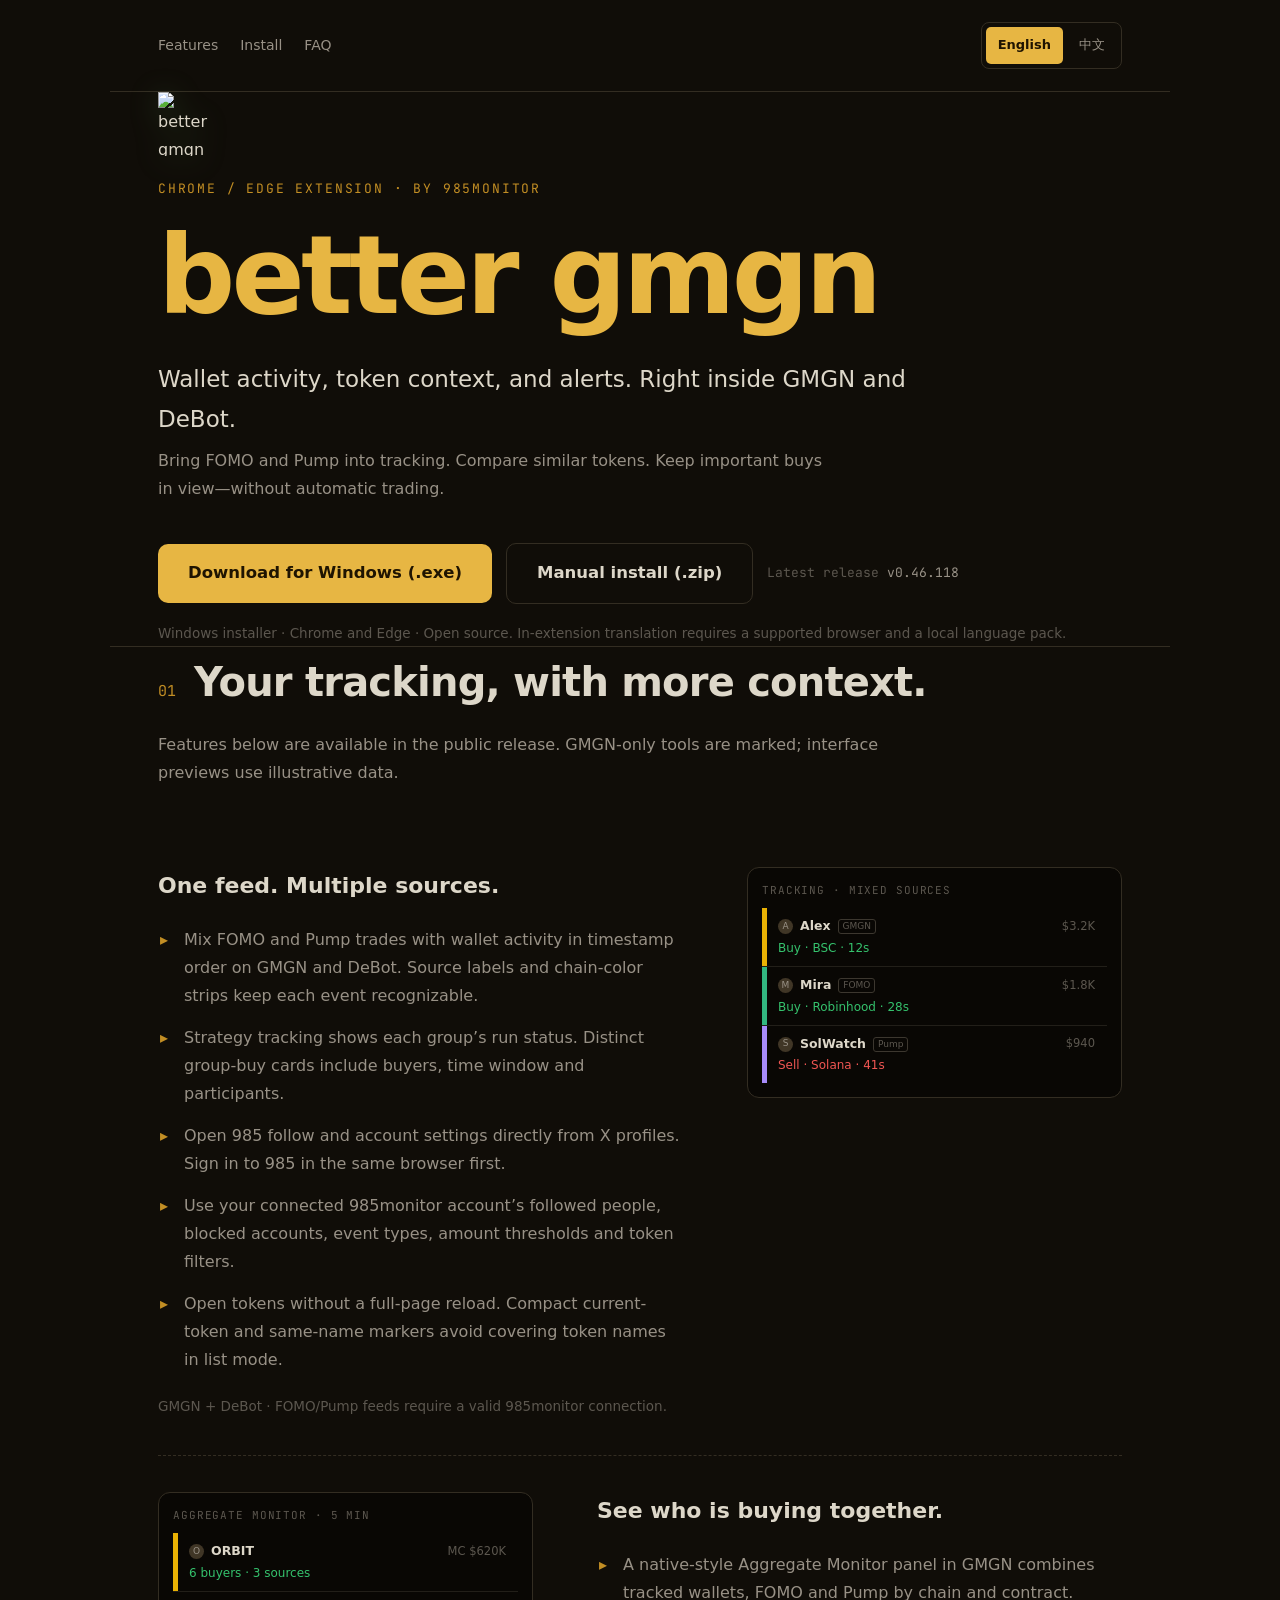
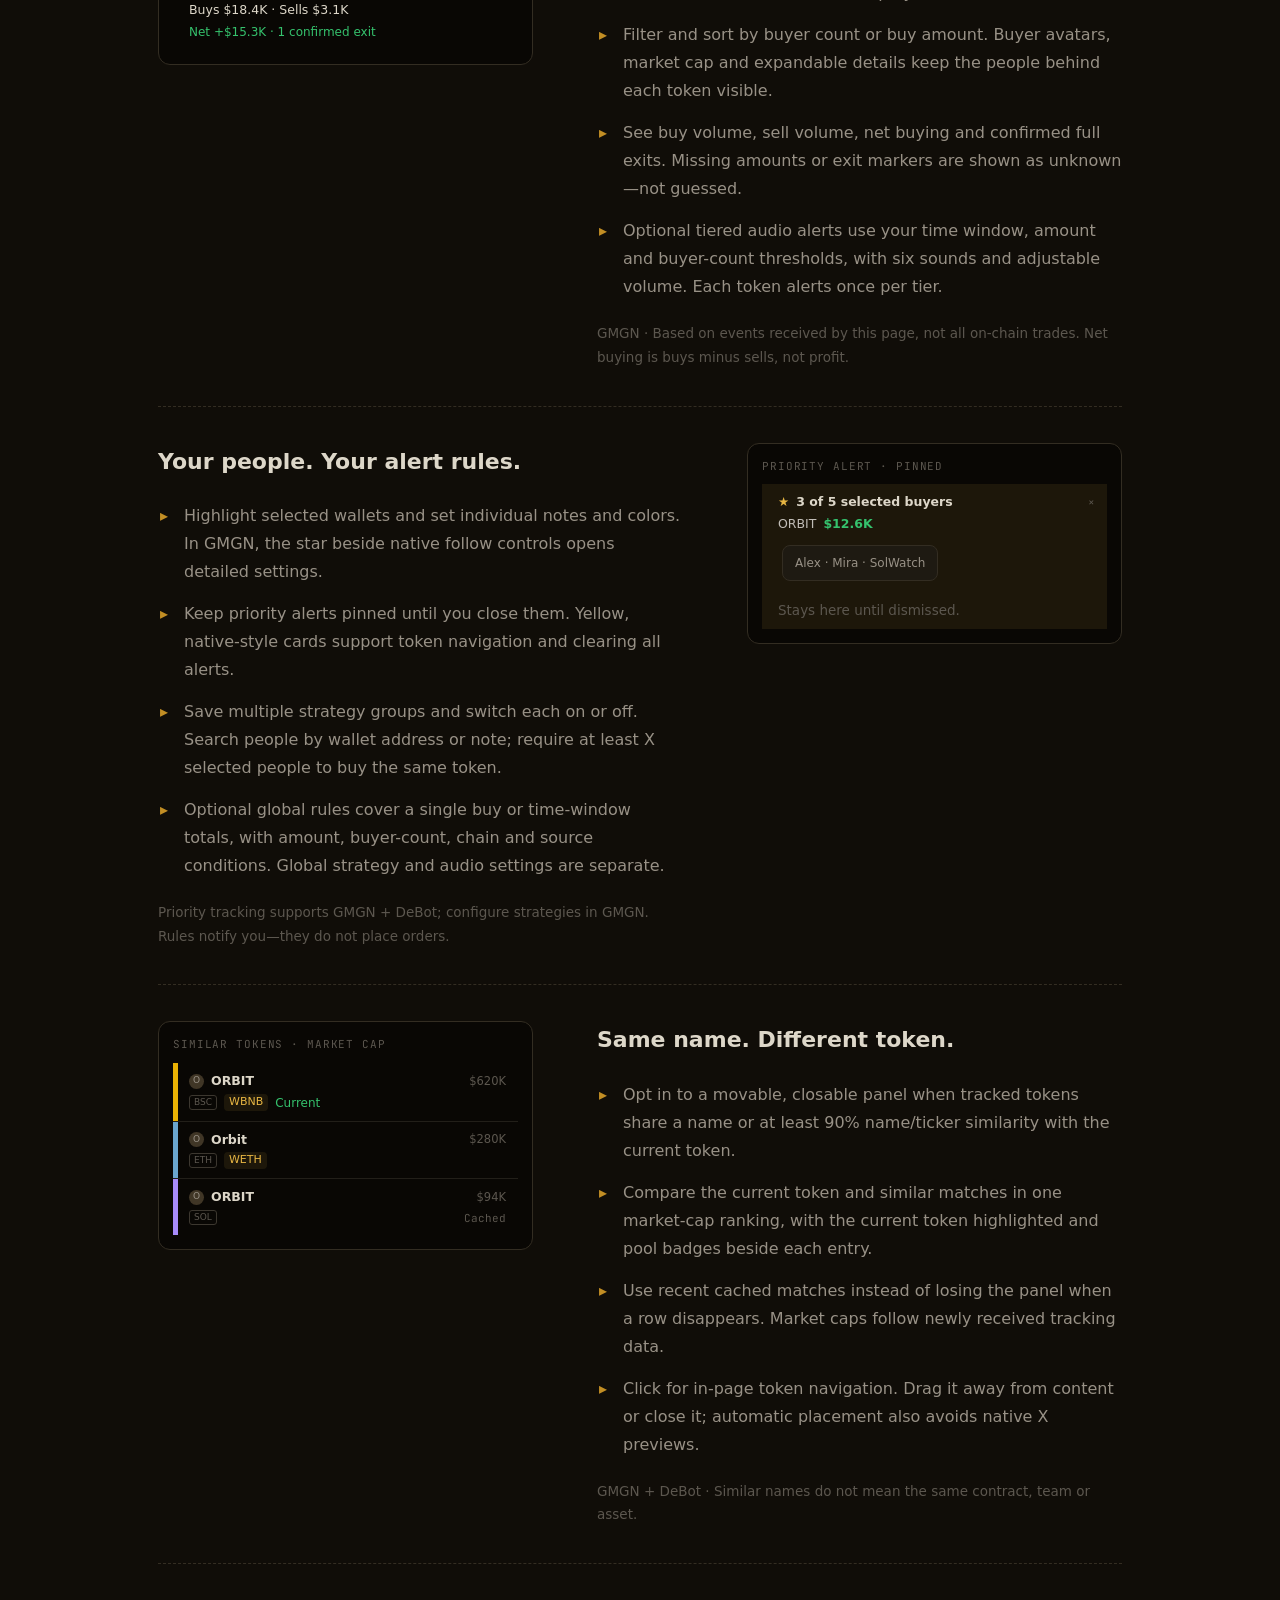
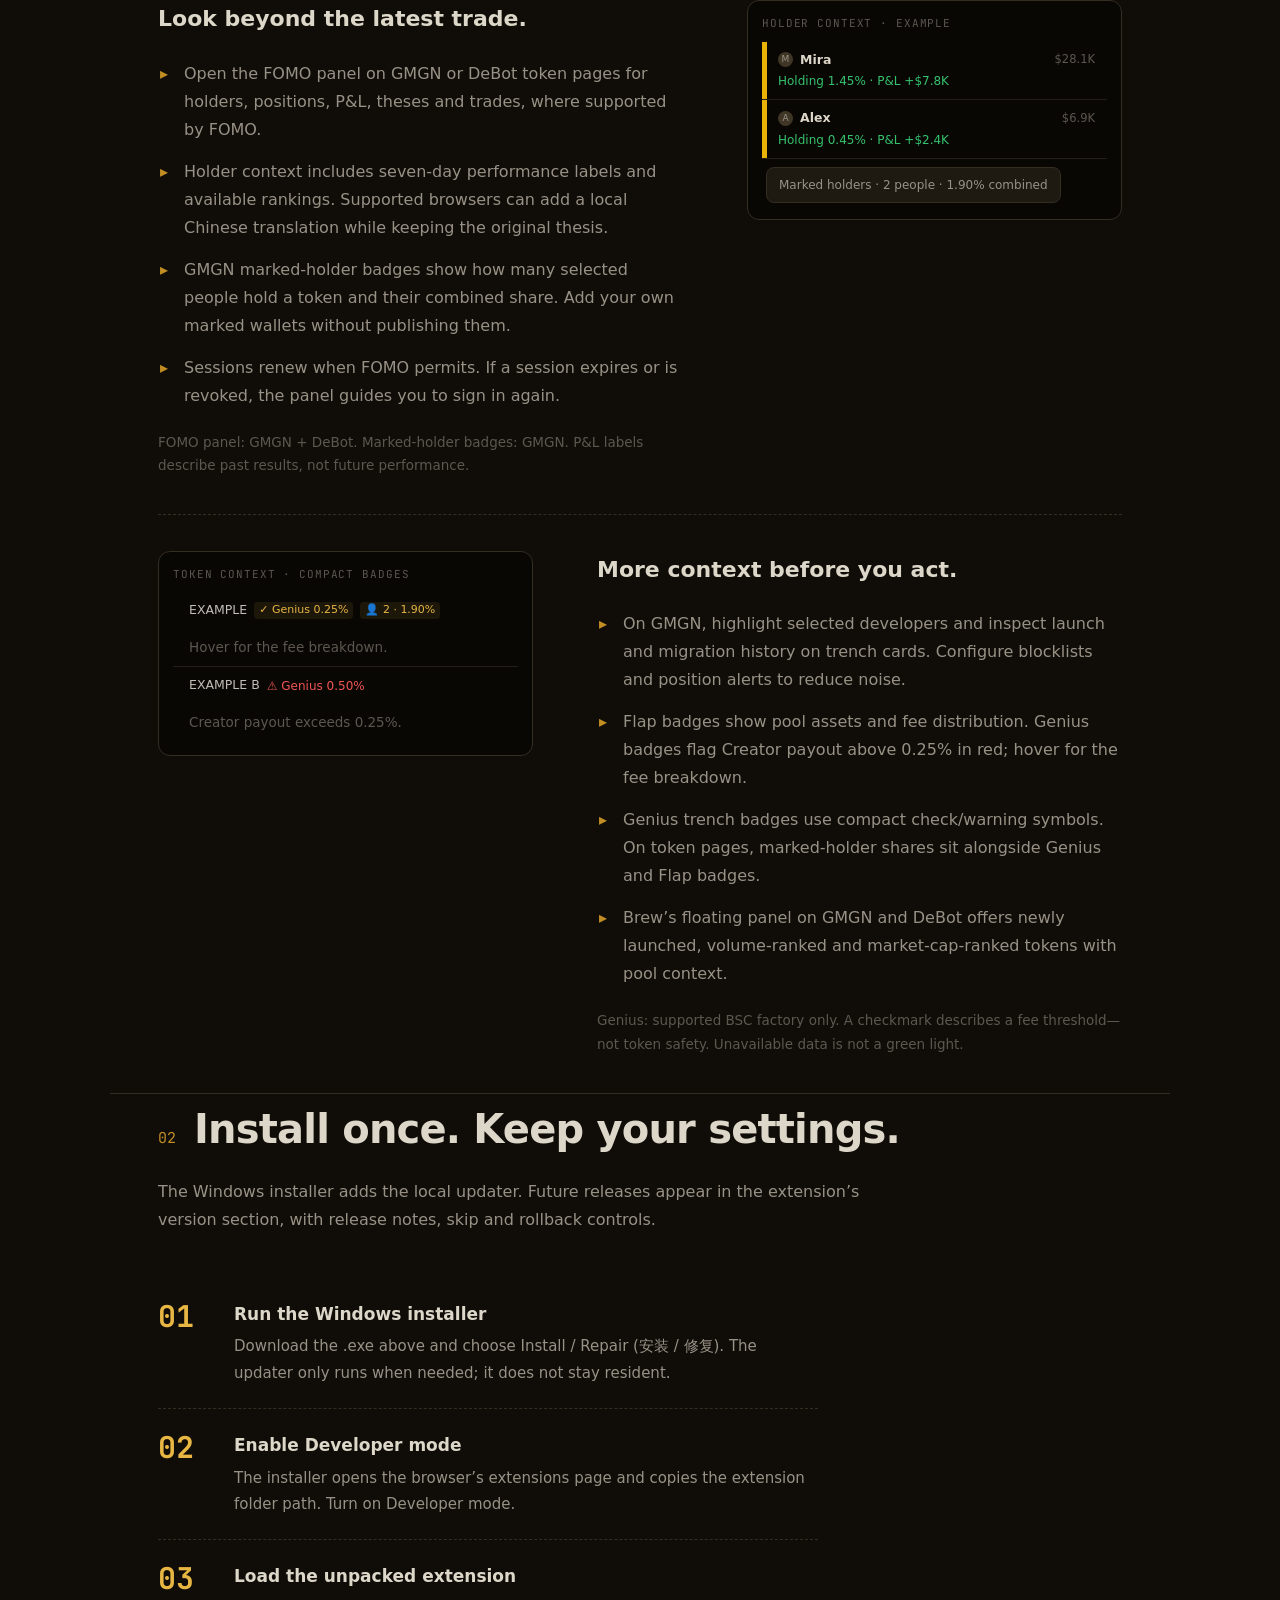
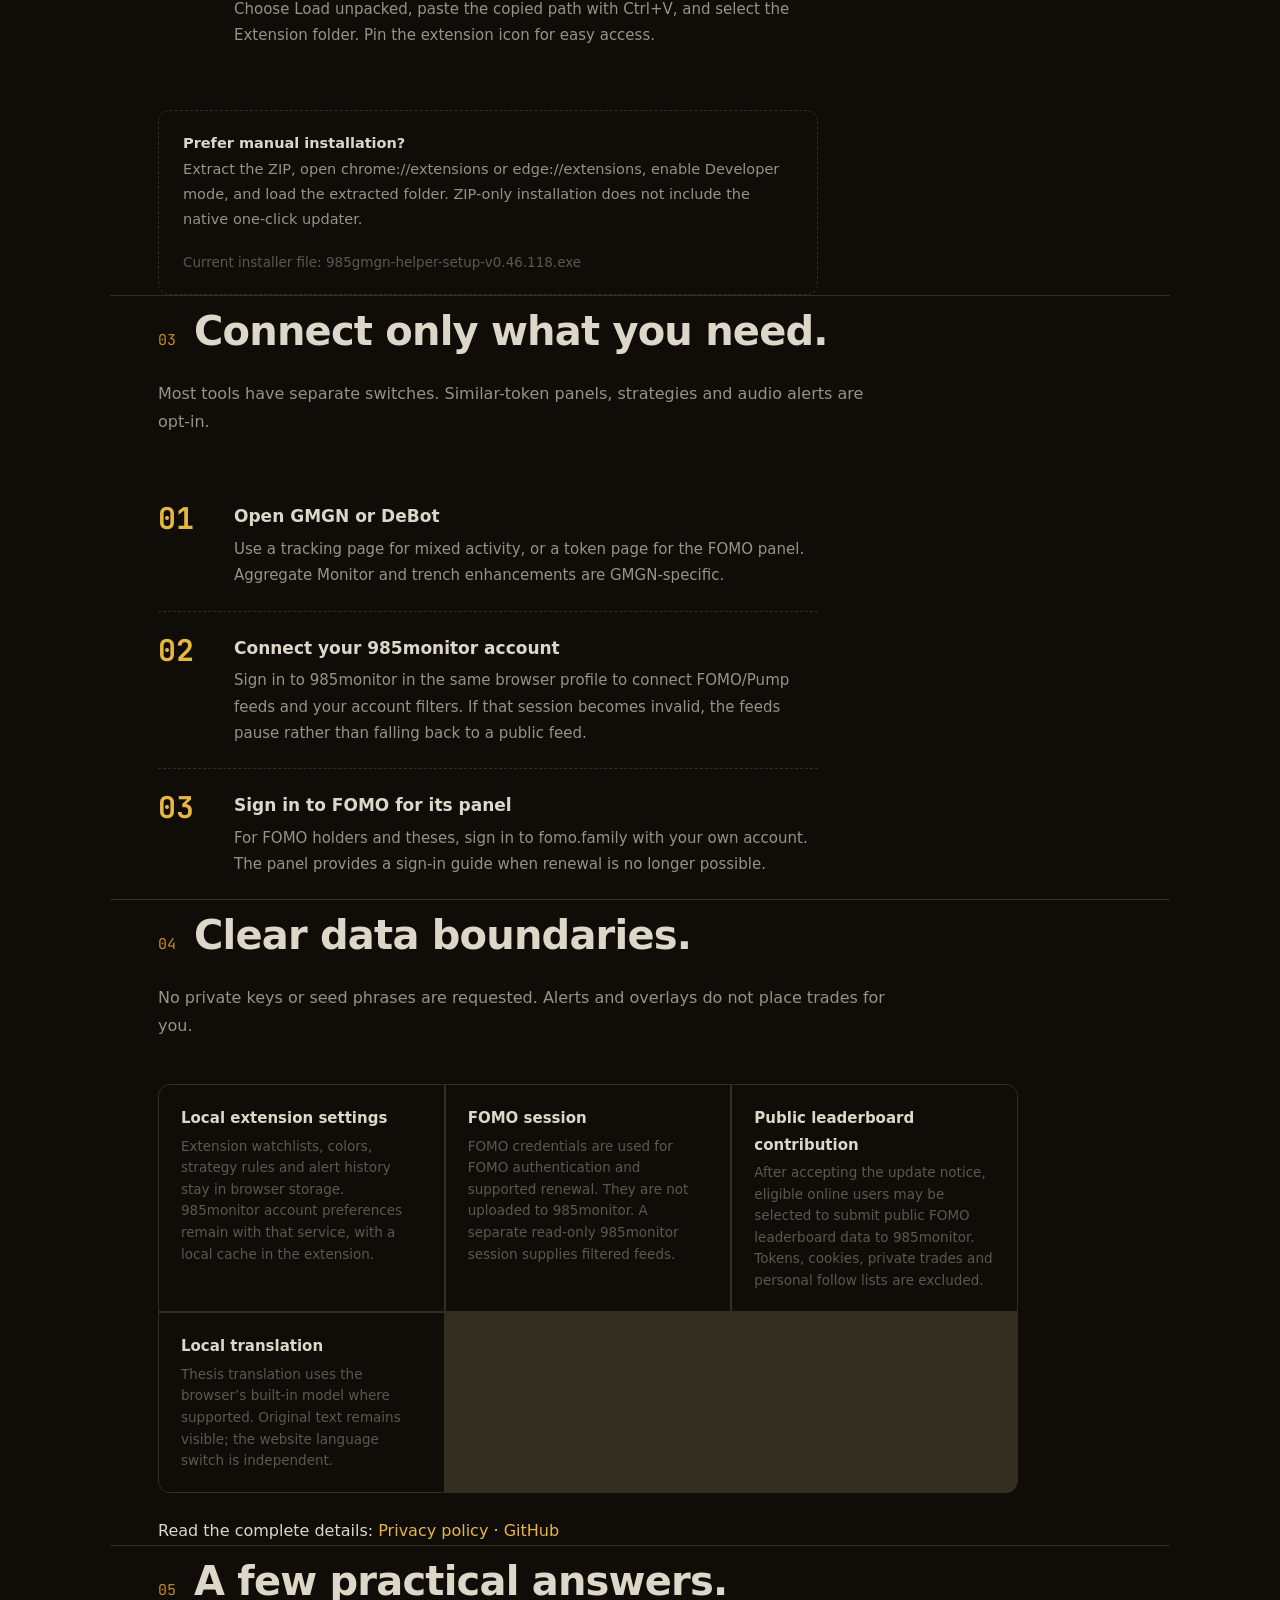
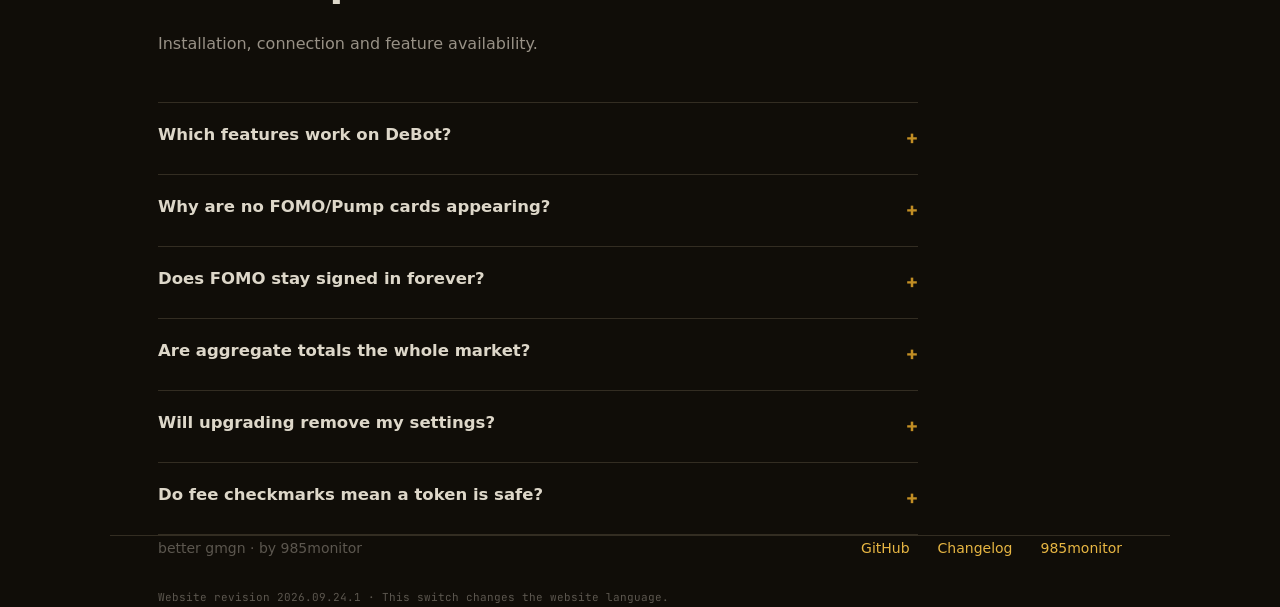
==== site/index.html @ 0ce90191 "feat: distinguish group-buy strategy alerts and clarify tracking status" ====
<!doctype html>
<html lang="en">
<head>
<meta charset="utf-8">
<meta name="viewport" content="width=device-width, initial-scale=1">
<title>better gmgn — Wallet tracking, token context &amp; alerts</title>
<link rel="canonical" href="https://bettergmgn.com/">
<meta name="description" content="Bring FOMO and Pump activity into GMGN and DeBot. Explore aggregate monitoring, priority alerts, similar tokens, holder insights and fee badges.">
<meta name="site-version" content="2026.09.24.1">
<link rel="preconnect" href="https://fonts.googleapis.com">
<link rel="preconnect" href="https://fonts.gstatic.com" crossorigin>
<link href="https://fonts.googleapis.com/css2?family=JetBrains+Mono:wght@400;700&display=swap" rel="stylesheet">
<link rel="icon" type="image/png" href="icon128.png">
<style>
:root{
  --bg:oklch(16% .012 80);
  --bg-raise:oklch(20% .014 80);
  --ink:oklch(88% .02 85);
  --ink-dim:oklch(66% .018 82);
  --ink-faint:oklch(46% .014 80);
  --gold:oklch(80% .14 85);
  --gold-deep:oklch(68% .13 80);
  --gold-wash:oklch(80% .14 85 / .09);
  --line:oklch(30% .02 82);
  --green:oklch(72% .17 152);
  --red:oklch(66% .19 25);
  --purple:oklch(66% .16 300);
  --mono:'JetBrains Mono',ui-monospace,Consolas,monospace;
  --sans:-apple-system,'PingFang SC','Microsoft YaHei',system-ui,sans-serif;
}
*{margin:0;padding:0;box-sizing:border-box}
html{scroll-behavior:smooth}
body{background:var(--bg);color:var(--ink);font-family:var(--sans);font-size:16px;line-height:1.75;-webkit-font-smoothing:antialiased}
::selection{background:var(--gold);color:oklch(18% .03 80)}
a{color:var(--gold);text-decoration:none}
a:hover{text-decoration:underline;text-underline-offset:3px}
.wrap{max-width:1060px;margin:0 auto;padding:0 clamp(20px,4vw,48px)}

/* ── hero ─────────────────────────── */
header{padding:clamp(40px,7vh,80px) 0 clamp(48px,8vh,96px);border-bottom:1px solid var(--line)}
.logo{display:block;width:64px;height:64px;image-rendering:pixelated;margin-bottom:22px;filter:drop-shadow(0 4px 14px oklch(70% .15 145 / .28))}
.kicker{font-family:var(--mono);font-size:13px;letter-spacing:.14em;color:var(--gold-deep);margin-bottom:20px}
h1{font-size:clamp(52px,9vw,108px);font-weight:900;letter-spacing:-.035em;line-height:1.02;color:var(--gold)}
.tagline{font-size:clamp(18px,2.4vw,23px);color:var(--ink);max-width:33em;margin:28px 0 8px;font-weight:400}
.tagline b{color:var(--gold);font-weight:700}
.sub{color:var(--ink-dim);max-width:42em;margin-bottom:40px}
.dl{display:flex;gap:14px;flex-wrap:wrap;align-items:center}
.btn{display:inline-flex;align-items:center;gap:10px;padding:15px 30px;border-radius:10px;font-size:16.5px;font-weight:700;transition:transform .18s cubic-bezier(.22,1,.36,1),background .18s}
.btn:hover{text-decoration:none;transform:translateY(-2px)}
.btn-gold{background:var(--gold);color:oklch(20% .04 80)}
.btn-gold:hover{background:oklch(85% .14 85)}
.btn-ghost{border:1px solid var(--line);color:var(--ink)}
.btn-ghost:hover{border-color:var(--gold-deep);color:var(--gold)}
.ver{font-family:var(--mono);font-size:13px;color:var(--ink-faint)}
.ver b{color:var(--ink-dim);font-weight:400}
.env{margin-top:18px;font-size:13.5px;color:var(--ink-faint)}

/* ── 章节骨架 ─────────────────────── */
section{padding:clamp(56px,9vh,110px) 0;border-bottom:1px solid var(--line)}
.sec-head{display:flex;align-items:baseline;gap:18px;margin-bottom:14px}
.sec-no{font-family:var(--mono);font-size:15px;color:var(--gold-deep)}
h2{font-size:clamp(28px,4vw,40px);font-weight:900;letter-spacing:-.02em}
.sec-lede{color:var(--ink-dim);max-width:46em;margin-bottom:44px}

/* ── 功能组:文字 + 界面重绘 ───────── */
.feat{display:grid;grid-template-columns:minmax(0,7fr) minmax(0,5fr);gap:clamp(28px,5vw,64px);align-items:start;padding:36px 0}
.feat + .feat{border-top:1px dashed var(--line)}
.feat.flip{grid-template-columns:minmax(0,5fr) minmax(0,7fr)}
.feat.flip .demo{order:-1}
.feat h3{font-size:22px;font-weight:900;margin-bottom:6px}
.feat h3 em{font-style:normal;color:var(--gold)}
.feat .how{font-size:13.5px;color:var(--ink-faint);margin-top:14px}
.feat ul{list-style:none;margin-top:14px}
.feat li{padding:7px 0 7px 26px;position:relative;color:var(--ink-dim)}
.feat li::before{content:'▸';position:absolute;left:2px;color:var(--gold-deep)}
.feat li b{color:var(--ink);font-weight:700}

/* 界面重绘公共 */
.demo{background:oklch(13% .01 80);border:1px solid var(--line);border-radius:12px;padding:14px;font-size:12.5px;line-height:1.5;overflow:hidden}
.demo-cap{font-family:var(--mono);font-size:11px;color:var(--ink-faint);letter-spacing:.08em;margin-bottom:10px}
.g-row{position:relative;display:flex;flex-direction:column;gap:3px;padding:9px 12px 9px 16px;border-bottom:1px solid oklch(24% .012 80)}
.g-row .stripe{position:absolute;left:0;top:0;bottom:0;width:5px}
.g-line{display:flex;align-items:center;gap:7px;white-space:nowrap}
.g-av{width:15px;height:15px;border-radius:50%;flex:none;background:oklch(34% .03 80);display:inline-flex;align-items:center;justify-content:center;font-size:9px;color:var(--ink-dim)}
.g-name{font-weight:700;color:var(--ink)}
.g-act-buy{color:var(--green);font-size:12px}
.g-act-sell{color:var(--red);font-size:12px}
.g-time{margin-left:auto;color:var(--ink-faint);font-family:var(--mono);font-size:11px}
.g-mc{margin-left:auto;color:var(--ink-faint);font-size:11.5px}
.g-sym{color:oklch(80% .01 80)}
.g-usd-b{color:var(--green);font-weight:700}
.g-usd-s{color:var(--red);font-weight:700}
.g-fomo{font-size:9px;line-height:13px;color:var(--ink-faint);border:1px solid oklch(34% .015 80);border-radius:3px;padding:0 4px;flex:none}
.g-badge{background:var(--gold-wash);color:var(--gold);border-radius:4px;padding:0 5px;font-size:11px;flex:none}
.g-tip{margin:8px 4px 2px;background:oklch(22% .016 82);border:1px solid var(--line);border-radius:8px;padding:8px 12px;font-size:12px;color:var(--ink-dim);width:fit-content}
.g-zh{margin-top:4px;padding:3px 8px;border-radius:4px;background:oklch(60% .09 250 / .12);color:var(--ink-dim);font-size:11.5px;width:fit-content}
.g-star{color:var(--gold)}
.g-pnl-fire{font-size:10px}
.demo .hl{background:var(--gold-wash)}

/* ── 安装步骤 ─────────────────────── */
.steps{counter-reset:step;max-width:660px}
.step{display:grid;grid-template-columns:56px 1fr;gap:20px;padding:22px 0}
.step + .step{border-top:1px dashed var(--line)}
.step::before{counter-increment:step;content:counter(step,decimal-leading-zero);font-family:var(--mono);font-size:30px;font-weight:700;color:var(--gold);line-height:1.1}
.step h4{font-size:17px;font-weight:700;margin-bottom:4px}
.step p{color:var(--ink-dim);font-size:15px}
.step kbd{font-family:var(--mono);font-size:12.5px;background:var(--bg-raise);border:1px solid var(--line);border-bottom-width:2px;border-radius:5px;padding:1px 7px;color:var(--ink)}
.step .path{font-family:var(--mono);font-size:13px;color:var(--gold-deep)}
.alt{margin-top:40px;padding:20px 24px;border:1px dashed var(--line);border-radius:12px;max-width:660px;color:var(--ink-dim);font-size:14.5px}
.alt b{color:var(--ink)}

/* ── FAQ ─────────────────────────── */
details{border-top:1px solid var(--line);max-width:760px}
details:last-of-type{border-bottom:1px solid var(--line)}
summary{cursor:pointer;padding:18px 0;font-weight:700;font-size:16.5px;list-style:none;display:flex;justify-content:space-between;gap:16px}
summary::after{content:'+';font-family:var(--mono);color:var(--gold-deep);font-size:20px;transition:transform .2s cubic-bezier(.22,1,.36,1)}
details[open] summary::after{transform:rotate(45deg)}
summary::-webkit-details-marker{display:none}
details .a{padding:0 0 20px;color:var(--ink-dim);max-width:60ch}
details .a code{font-family:var(--mono);font-size:13px;color:var(--gold-deep)}

/* ── 隐私清单 ─────────────────────── */
.priv{display:grid;grid-template-columns:repeat(auto-fit,minmax(240px,1fr));gap:2px;max-width:860px;background:var(--line);border:1px solid var(--line);border-radius:12px;overflow:hidden}
.priv div{background:var(--bg);padding:20px 22px}
.priv b{display:block;font-size:15px;margin-bottom:4px}
.priv span{color:var(--ink-faint);font-size:13.5px;line-height:1.6;display:block}

footer{padding:56px 0 72px;color:var(--ink-faint);font-size:14px;display:flex;gap:28px;flex-wrap:wrap;align-items:baseline}
footer .sp{flex:1}

/* 入场 */
.rv{opacity:1;transform:none;transition:opacity .6s cubic-bezier(.16,1,.3,1),transform .6s cubic-bezier(.16,1,.3,1)}
.reveal-ready .rv{opacity:0;transform:translateY(14px)}
.reveal-ready .rv.in{opacity:1;transform:none}
@media (max-width:760px){
  .feat,.feat.flip{grid-template-columns:1fr}
  .feat.flip .demo{order:0}
  .step{grid-template-columns:44px 1fr;gap:12px}
}
.site-nav{display:flex;justify-content:space-between;align-items:center;gap:24px;padding-top:22px;padding-bottom:22px;border-bottom:1px solid var(--line)}
.nav-links{display:flex;gap:22px;align-items:center;font-size:14px;flex-wrap:wrap}
.nav-links a{color:var(--ink-dim)}
.language-switch{display:flex;gap:4px;flex:none;padding:4px;border:1px solid var(--line);border-radius:8px}
.language-switch[hidden]{display:none}
.language-switch button{border:0;background:transparent;color:var(--ink-dim);font:inherit;font-size:13px;cursor:pointer;padding:7px 12px;border-radius:5px}
.language-switch button[aria-pressed="true"]{background:var(--gold);color:oklch(20% .04 80);font-weight:700}
:where(a,button,summary):focus-visible{outline:2px solid var(--gold);outline-offset:4px}
.demo .g-line{flex-wrap:wrap;white-space:normal}
.demo .g-row:last-child{border-bottom:0}
.demo .g-current{background:oklch(50% .12 152 / .16)}
.scope{color:var(--gold-deep);font-family:var(--mono);font-size:12px}
footer .site-revision{width:100%;font-family:var(--mono);font-size:11px}
@media(prefers-reduced-motion:reduce){html{scroll-behavior:auto}*,*::before,*::after{transition:none!important}.btn:hover{transform:none}}
</style>
</head>
<body>
<nav class="wrap site-nav" aria-label="Website navigation">
 <div class="nav-links"><a href="#features"><span data-zh="功能">Features</span></a><a href="#install"><span data-zh="安装">Install</span></a><a href="#faq"><span data-zh="常见问题">FAQ</span></a></div>
 <div class="language-switch" role="group" aria-label="Language / 语言" hidden><button type="button" data-language="en" lang="en" aria-pressed="true">English</button><button type="button" data-language="zh" lang="zh-CN" aria-pressed="false">中文</button></div>
</nav>
<header class="wrap">
 <img class="logo" src="icon128.png" alt="better gmgn" width="64" height="64">
 <div data-zh="CHROME / EDGE 扩展 · 985monitor 出品" class="kicker">CHROME / EDGE EXTENSION · BY 985MONITOR</div>
 <h1>better gmgn</h1>
 <p data-zh="钱包动态、代币信息与重点提醒，直接融入 GMGN 和 DeBot。" class="tagline">Wallet activity, token context, and alerts. Right inside GMGN and DeBot.</p>
 <p data-zh="把 FOMO / Pump 买卖带进追踪流，聚合买入动向、对比相似币，让重要交易持续可见；不自动执行交易。" class="sub">Bring FOMO and Pump into tracking. Compare similar tokens. Keep important buys in view—without automatic trading.</p>
 <div class="dl">
 <a data-zh="下载 Windows 安装器 (.exe)" class="btn btn-gold" id="dl-exe" href="dl/985gmgn-helper-setup-v0.46.118.exe" download>Download for Windows (.exe)</a>
 <a data-zh="手动安装 (.zip)" class="btn btn-ghost" id="dl-zip" href="dl/985gmgn-helper-v0.46.118.zip" download>Manual install (.zip)</a>
 <span class="ver" id="ver"><span data-zh="最新版本">Latest release</span> <b id="release-version">v0.46.118</b></span>
 </div>
 <p data-zh="Windows 安装器 · 支持 Chrome / Edge · 代码开源。插件内观点翻译需浏览器支持并下载本地语言包。" class="env">Windows installer · Chrome and Edge · Open source. In-extension translation requires a supported browser and a local language pack.</p>
</header>
<section class="wrap" id="features">
 <div class="sec-head rv"><span class="sec-no">01</span><h2 data-zh="不只看推送，更看懂追踪。">Your tracking, with more context.</h2></div>
 <p data-zh="以下介绍以当前公开版为准，GMGN 专属功能会单独标明；界面示意使用演示数据。" class="sec-lede rv">Features below are available in the public release. GMGN-only tools are marked; interface previews use illustrative data.</p>

<div class="feat rv">
  <div><h3 data-zh="FOMO / Pump，融入原生追踪流。">One feed. Multiple sources.</h3><ul><li data-zh="在 GMGN / DeBot 钱包追踪中，按时间混排 FOMO 和 Pump 成交；来源标签与链色细条帮助区分推送。">Mix FOMO and Pump trades with wallet activity in timestamp order on GMGN and DeBot. Source labels and chain-color strips keep each event recognizable.</li>
<li data-zh="策略追踪显示每组运行状态；多人买入独立青色卡片展示人数、窗口与参与名单。">Strategy tracking shows each group’s run status. Distinct group-buy cards include buyers, time window and participants.</li>
<li data-zh="X 主页一键打开 985 关注与完整账号设置；需在同一浏览器登录 985。">Open 985 follow and account settings directly from X profiles. Sign in to 985 in the same browser first.</li>
<li data-zh="沿用已连接的 985monitor 账号关注人物、屏蔽名单、事件类型、金额门槛与代币过滤。">Use your connected 985monitor account’s followed people, blocked accounts, event types, amount thresholds and token filters.</li>
<li data-zh="点击代币无刷新跳转；列表模式用紧凑符号区分当前币与同名币，不遮挡币名。">Open tokens without a full-page reload. Compact current-token and same-name markers avoid covering token names in list mode.</li></ul><p data-zh="GMGN + DeBot · FOMO/Pump 推送需有效的 985monitor 账号连接。" class="how">GMGN + DeBot · FOMO/Pump feeds require a valid 985monitor connection.</p></div>
  <div class="demo" aria-hidden="true"><div data-zh="追踪流 · 多源混排" class="demo-cap">TRACKING · MIXED SOURCES</div><div class="g-row"><span class="stripe" style="background:#eab204"></span><div class="g-line"><span class="g-av">A</span><span class="g-name">Alex</span><span class="g-fomo">GMGN</span><span class="g-mc">$3.2K</span></div><div class="g-line"><span data-zh="买入 · BSC · 12秒" class="g-act-buy">Buy · BSC · 12s</span></div></div><div class="g-row"><span class="stripe" style="background:#32b781"></span><div class="g-line"><span class="g-av">M</span><span class="g-name">Mira</span><span class="g-fomo">FOMO</span><span class="g-mc">$1.8K</span></div><div class="g-line"><span data-zh="买入 · Robinhood · 28秒" class="g-act-buy">Buy · Robinhood · 28s</span></div></div><div class="g-row"><span class="stripe" style="background:#a78bfa"></span><div class="g-line"><span class="g-av">S</span><span class="g-name">SolWatch</span><span class="g-fomo">Pump</span><span class="g-mc">$940</span></div><div class="g-line"><span data-zh="卖出 · Solana · 41秒" class="g-act-sell">Sell · Solana · 41s</span></div></div></div>
</div>
<div class="feat flip rv">
  <div><h3 data-zh="聚合监控，找到共同买入。">See who is buying together.</h3><ul><li data-zh="GMGN 底部原生风格「聚合监控」，按链与合约汇总用户追踪、FOMO 和 Pump 成交。">A native-style Aggregate Monitor panel in GMGN combines tracked wallets, FOMO and Pump by chain and contract.</li>
<li data-zh="按买入人数或金额筛选排序，展示买家小头像、市值，展开可查看对应人物明细。">Filter and sort by buyer count or buy amount. Buyer avatars, market cap and expandable details keep the people behind each token visible.</li>
<li data-zh="同时统计买入额、卖出额、净买入与明确清仓人数；缺少金额或清仓标记时显示未知，不猜测。">See buy volume, sell volume, net buying and confirmed full exits. Missing amounts or exit markers are shown as unknown—not guessed.</li>
<li data-zh="分级声音默认关闭，可设置时间窗口、金额或人数门槛，选择六种音色并调节音量；同币每个等级仅提醒一次。">Optional tiered audio alerts use your time window, amount and buyer-count thresholds, with six sounds and adjustable volume. Each token alerts once per tier.</li></ul><p data-zh="GMGN 专属 · 仅统计本页已接收事件，并非全链成交。净买入是买入减卖出，不等于利润。" class="how">GMGN · Based on events received by this page, not all on-chain trades. Net buying is buys minus sells, not profit.</p></div>
  <div class="demo" aria-hidden="true"><div data-zh="聚合监控 · 5 分钟" class="demo-cap">AGGREGATE MONITOR · 5 MIN</div><div class="g-row"><span class="stripe" style="background:#eab204"></span><div class="g-line"><span class="g-av">O</span><span class="g-name">ORBIT</span><span class="g-mc">MC $620K</span></div><div class="g-line"><span data-zh="6 人买入 · 3 个来源" class="g-act-buy">6 buyers · 3 sources</span></div></div><div class="g-row"><div class="g-line"><span data-zh="买入 $18.4K · 卖出 $3.1K">Buys $18.4K · Sells $3.1K</span></div><div class="g-line"><span data-zh="净买入 +$15.3K · 1 人明确清仓" class="g-act-buy">Net +$15.3K · 1 confirmed exit</span></div></div></div>
</div>
<div class="feat rv">
  <div><h3 data-zh="指定人物，设定重点提醒。">Your people. Your alert rules.</h3><ul><li data-zh="特别关注人物可单独设置备注和颜色；GMGN 原生追踪心形旁的星标可直接进入详细设置。">Highlight selected wallets and set individual notes and colors. In GMGN, the star beside native follow controls opens detailed settings.</li>
<li data-zh="重点提醒使用黄色原生风格卡片，持续置顶到手动关闭；支持跳转代币和一键全清。">Keep priority alerts pinned until you close them. Yellow, native-style cards support token navigation and clearing all alerts.</li>
<li data-zh="策略可多组保存、独立开关，按地址或备注搜索人物；支持指定人物中至少 X 人共同买入同一币。">Save multiple strategy groups and switch each on or off. Search people by wallet address or note; require at least X selected people to buy the same token.</li>
<li data-zh="可选全局规则支持单笔买入或窗口累计，设置金额、人数、链与来源条件；全局策略与声音警报分别设置。">Optional global rules cover a single buy or time-window totals, with amount, buyer-count, chain and source conditions. Global strategy and audio settings are separate.</li></ul><p data-zh="重点人物追踪支持 GMGN + DeBot，策略在 GMGN 配置。策略只提醒，不代下单。" class="how">Priority tracking supports GMGN + DeBot; configure strategies in GMGN. Rules notify you—they do not place orders.</p></div>
  <div class="demo" aria-hidden="true"><div data-zh="重点提醒 · 持续置顶" class="demo-cap">PRIORITY ALERT · PINNED</div><div class="g-row hl"><div class="g-line"><span class="g-star">★</span><strong data-zh="指定 5 人中已有 3 人买入">3 of 5 selected buyers</strong><span class="g-time">×</span></div><div class="g-line"><span class="g-sym">ORBIT</span><span class="g-usd-b">$12.6K</span></div><div class="g-tip"><span data-zh="Alex · Mira · SolWatch">Alex · Mira · SolWatch</span></div><p data-zh="保留到你手动关闭。" class="how">Stays here until dismissed.</p></div></div>
</div>
<div class="feat flip rv">
  <div><h3 data-zh="同名相似币，放在一起比较。">Same name. Different token.</h3><ul><li data-zh="默认关闭。追踪中出现与当前币同名，或名称 / ticker 相似度至少 90% 的币时，显示可拖动、可关闭的浮窗。">Opt in to a movable, closable panel when tracked tokens share a name or at least 90% name/ticker similarity with the current token.</li>
<li data-zh="当前币与匹配币统一按市值排序，高亮当前币，并展示币名、ticker、链和对应底池徽章。">Compare the current token and similar matches in one market-cap ranking, with the current token highlighted and pool badges beside each entry.</li>
<li data-zh="保留近期匹配缓存，避免追踪行消失后浮窗立刻丢失；市值随新收到的追踪数据更新。">Use recent cached matches instead of losing the panel when a row disappears. Market caps follow newly received tracking data.</li>
<li data-zh="点击无刷新跳转，用户可拖动或关闭；自动定位也会避让原生 X / 推文浮窗。">Click for in-page token navigation. Drag it away from content or close it; automatic placement also avoids native X previews.</li></ul><p data-zh="GMGN + DeBot · 名称相似不代表同一合约、团队或资产。" class="how">GMGN + DeBot · Similar names do not mean the same contract, team or asset.</p></div>
  <div class="demo" aria-hidden="true"><div data-zh="相似币 · 按市值排序" class="demo-cap">SIMILAR TOKENS · MARKET CAP</div><div class="g-row"><span class="stripe" style="background:#eab204"></span><div class="g-line"><span class="g-av">O</span><span class="g-name">ORBIT</span><span class="g-mc">$620K</span></div><div class="g-line"><span class="g-fomo">BSC</span><span class="g-badge">WBNB</span><span data-zh="当前币" class="g-act-buy">Current</span></div></div><div class="g-row"><span class="stripe" style="background:#6aa5ce"></span><div class="g-line"><span class="g-av">O</span><span class="g-name">Orbit</span><span class="g-mc">$280K</span></div><div class="g-line"><span class="g-fomo">ETH</span><span class="g-badge">WETH</span></div></div><div class="g-row"><span class="stripe" style="background:#a78bfa"></span><div class="g-line"><span class="g-av">O</span><span class="g-name">ORBIT</span><span class="g-mc">$94K</span></div><div class="g-line"><span class="g-fomo">SOL</span><span data-zh="缓存" class="g-time">Cached</span></div></div></div>
</div>
<div class="feat rv">
  <div><h3 data-zh="不只看成交，也看谁还在持有。">Look beyond the latest trade.</h3><ul><li data-zh="在 GMGN / DeBot 代币页打开 FOMO 小窗，查看 FOMO 支持代币的持有人、仓位、盈亏、观点与成交。">Open the FOMO panel on GMGN or DeBot token pages for holders, positions, P&amp;L, theses and trades, where supported by FOMO.</li>
<li data-zh="持有人可显示 7 天表现标签和已有排名；支持的浏览器可本地补充中文观点翻译，并保留原文。">Holder context includes seven-day performance labels and available rankings. Supported browsers can add a local Chinese translation while keeping the original thesis.</li>
<li data-zh="GMGN 标注人物徽章展示持有人数与合计持仓占比；自定义标注钱包不发布到公共名单。">GMGN marked-holder badges show how many selected people hold a token and their combined share. Add your own marked wallets without publishing them.</li>
<li data-zh="在 FOMO 允许时自动续期；会话过期或被撤销时，小窗会引导重新登录。">Sessions renew when FOMO permits. If a session expires or is revoked, the panel guides you to sign in again.</li></ul><p data-zh="FOMO 小窗：GMGN + DeBot；标注人物徽章：GMGN。盈亏标签仅描述历史表现。" class="how">FOMO panel: GMGN + DeBot. Marked-holder badges: GMGN. P&amp;L labels describe past results, not future performance.</p></div>
  <div class="demo" aria-hidden="true"><div data-zh="持仓信息 · 示例" class="demo-cap">HOLDER CONTEXT · EXAMPLE</div><div class="g-row"><span class="stripe" style="background:#eab204"></span><div class="g-line"><span class="g-av">M</span><span class="g-name">Mira</span><span class="g-mc">$28.1K</span></div><div class="g-line"><span data-zh="持仓占比 1.45% · 盈亏 +$7.8K" class="g-act-buy">Holding 1.45% · P&amp;L +$7.8K</span></div></div><div class="g-row"><span class="stripe" style="background:#eab204"></span><div class="g-line"><span class="g-av">A</span><span class="g-name">Alex</span><span class="g-mc">$6.9K</span></div><div class="g-line"><span data-zh="持仓占比 0.45% · 盈亏 +$2.4K" class="g-act-buy">Holding 0.45% · P&amp;L +$2.4K</span></div></div><div class="g-tip"><span data-zh="标注持有人 · 2 人 · 合计 1.90%">Marked holders · 2 people · 1.90% combined</span></div></div>
</div>
<div class="feat flip rv">
  <div><h3 data-zh="开发者、底池与分成，一眼可查。">More context before you act.</h3><ul><li data-zh="在 GMGN 战壕高亮重点 Dev，查看发币与迁移历史；按需设置黑名单和持仓异动提醒，减少干扰。">On GMGN, highlight selected developers and inspect launch and migration history on trench cards. Configure blocklists and position alerts to reduce noise.</li>
<li data-zh="Flap 徽章展示底池资产和税收分配；Genius 的 Creator payout 超过 0.25% 时红色警示，悬停查看分成明细。">Flap badges show pool assets and fee distribution. Genius badges flag Creator payout above 0.25% in red; hover for the fee breakdown.</li>
<li data-zh="Genius 战壕徽章使用紧凑勾选 / 警告符号；代币页的标注人物持仓占比与 Genius / Flap 徽章同排。">Genius trench badges use compact check/warning symbols. On token pages, marked-holder shares sit alongside Genius and Flap badges.</li>
<li data-zh="GMGN / DeBot 的 Brew 浮窗提供新创建、按成交额排列的热门、市值排名和底池信息。">Brew’s floating panel on GMGN and DeBot offers newly launched, volume-ranked and market-cap-ranked tokens with pool context.</li></ul><p data-zh="Genius 仅覆盖已支持的 BSC 工厂。勾选只代表费率条件，不代表代币安全；读取失败不显示肯定徽章。" class="how">Genius: supported BSC factory only. A checkmark describes a fee threshold—not token safety. Unavailable data is not a green light.</p></div>
  <div class="demo" aria-hidden="true"><div data-zh="代币信息 · 紧凑徽章" class="demo-cap">TOKEN CONTEXT · COMPACT BADGES</div><div class="g-row"><div class="g-line"><span class="g-sym">EXAMPLE</span><span class="g-badge">✓ Genius 0.25%</span><span class="g-badge">👤 2 · 1.90%</span></div><p data-zh="悬停查看完整分成。" class="how">Hover for the fee breakdown.</p></div><div class="g-row"><div class="g-line"><span class="g-sym">EXAMPLE B</span><span class="g-act-sell">⚠ Genius 0.50%</span></div><p data-zh="Creator payout 超过 0.25%。" class="how">Creator payout exceeds 0.25%.</p></div></div>
</div>
</section>
<section class="wrap" id="install"><div class="sec-head rv"><span class="sec-no">02</span><h2 data-zh="一次安装，配置持续保留。">Install once. Keep your settings.</h2></div><p data-zh="Windows 安装器同时安装本地更新器。后续版本可在插件版本区查看简短说明、升级、跳过或回退。" class="sec-lede rv">The Windows installer adds the local updater. Future releases appear in the extension’s version section, with release notes, skip and rollback controls.</p>
<div class="steps rv"><div class="step"><div><h4 data-zh="运行 Windows 安装器">Run the Windows installer</h4><p data-zh="下载上方 .exe，运行后选择「安装 / 修复」。更新器只在需要时运行，不常驻后台。">Download the .exe above and choose Install / Repair (安装 / 修复). The updater only runs when needed; it does not stay resident.</p></div></div><div class="step"><div><h4 data-zh="开启开发者模式">Enable Developer mode</h4><p data-zh="安装器会打开浏览器扩展页，并把扩展目录复制到剪贴板；开启「开发者模式」。">The installer opens the browser’s extensions page and copies the extension folder path. Turn on Developer mode.</p></div></div><div class="step"><div><h4 data-zh="加载已解压的扩展程序">Load the unpacked extension</h4><p data-zh="点击「加载已解压的扩展程序」，用 Ctrl+V 粘贴路径，选择 Extension 文件夹；可把插件图标固定到工具栏。">Choose Load unpacked, paste the copied path with Ctrl+V, and select the Extension folder. Pin the extension icon for easy access.</p></div></div></div>
<div class="alt rv"><b data-zh="想手动安装？">Prefer manual installation?</b><p data-zh="解压 ZIP，在 chrome://extensions 或 edge://extensions 开启开发者模式，加载解压目录。仅用 ZIP 安装不包含本地一键更新器。">Extract the ZIP, open chrome://extensions or edge://extensions, enable Developer mode, and load the extracted folder. ZIP-only installation does not include the native one-click updater.</p><p class="env"><span data-zh="当前安装器文件：">Current installer file:</span> <span class="path" id="exe-name">985gmgn-helper-setup-v0.46.118.exe</span></p></div></section>
<section class="wrap" id="setup"><div class="sec-head rv"><span class="sec-no">03</span><h2 data-zh="按需连接，按需开启。">Connect only what you need.</h2></div><p data-zh="各项功能独立开关；相似币浮窗、策略与声音提醒需要按需开启。" class="sec-lede rv">Most tools have separate switches. Similar-token panels, strategies and audio alerts are opt-in.</p>
<div class="steps rv"><div class="step"><div><h4 data-zh="打开 GMGN 或 DeBot">Open GMGN or DeBot</h4><p data-zh="追踪页查看混排动态，代币页使用 FOMO 小窗；聚合监控与战壕增强为 GMGN 专属。">Use a tracking page for mixed activity, or a token page for the FOMO panel. Aggregate Monitor and trench enhancements are GMGN-specific.</p></div></div><div class="step"><div><h4 data-zh="连接 985monitor 账号">Connect your 985monitor account</h4><p data-zh="在同一浏览器配置文件中登录 985monitor，连接 FOMO/Pump 推送和账号过滤规则。账号会话失效时停止推送，不回退到公共全量源。">Sign in to 985monitor in the same browser profile to connect FOMO/Pump feeds and your account filters. If that session becomes invalid, the feeds pause rather than falling back to a public feed.</p></div></div><div class="step"><div><h4 data-zh="登录 FOMO 以使用小窗">Sign in to FOMO for its panel</h4><p data-zh="查看 FOMO 持有人和观点需登录自己的 fomo.family 账号；无法续期时，小窗会提供重新登录指引。">For FOMO holders and theses, sign in to fomo.family with your own account. The panel provides a sign-in guide when renewal is no longer possible.</p></div></div></div></section>
<section class="wrap" id="privacy"><div class="sec-head rv"><span class="sec-no">04</span><h2 data-zh="数据边界，清楚可查。">Clear data boundaries.</h2></div><p data-zh="不索取私钥或助记词；提醒和浮窗不代用户执行交易。" class="sec-lede rv">No private keys or seed phrases are requested. Alerts and overlays do not place trades for you.</p>
<div class="priv rv"><div><b data-zh="插件本地设置">Local extension settings</b><span data-zh="插件名单、颜色、策略和提醒历史保存在浏览器。985monitor 账号偏好仍属于该服务，插件保存本地缓存。">Extension watchlists, colors, strategy rules and alert history stay in browser storage. 985monitor account preferences remain with that service, with a local cache in the extension.</span></div><div><b data-zh="FOMO 会话">FOMO session</b><span data-zh="FOMO 凭据仅用于 FOMO 身份验证和受支持的续期，不上传至 985monitor。过滤后的推送使用独立的 985monitor 只读会话。">FOMO credentials are used for FOMO authentication and supported renewal. They are not uploaded to 985monitor. A separate read-only 985monitor session supplies filtered feeds.</span></div><div><b data-zh="公开榜单更新">Public leaderboard contribution</b><span data-zh="同意更新说明后，符合条件的在线用户可能被选中，将 FOMO 公开榜单上传至 985monitor；不含令牌、Cookie、私人交易或个人关注名单。">After accepting the update notice, eligible online users may be selected to submit public FOMO leaderboard data to 985monitor. Tokens, cookies, private trades and personal follow lists are excluded.</span></div><div><b data-zh="本地翻译">Local translation</b><span data-zh="观点翻译在受支持浏览器的本地模型中完成，保留原文；与本网站的语言切换独立。">Thesis translation uses the browser’s built-in model where supported. Original text remains visible; the website language switch is independent.</span></div></div>
<p class="how" style="margin-top:24px"><span data-zh="查看完整说明：">Read the complete details:</span> <a href="https://github.com/0xuezhang985/985gmgn-helper/blob/main/PRIVACY.md" target="_blank" rel="noopener"><span data-zh="隐私说明">Privacy policy</span></a> · <a href="https://github.com/0xuezhang985/985gmgn-helper" target="_blank" rel="noopener">GitHub</a></p></section>
<section class="wrap" id="faq"><div class="sec-head rv"><span class="sec-no">05</span><h2 data-zh="常见问题。">A few practical answers.</h2></div><p data-zh="安装、连接与功能范围。" class="sec-lede rv">Installation, connection and feature availability.</p>
<div class="rv"><details><summary data-zh="DeBot 支持哪些功能？">Which features work on DeBot?</summary><div data-zh="DeBot 支持 FOMO/Pump 追踪插卡、FOMO 小窗、相似币浮窗、重点人物提醒和 Brew。聚合监控、原生追踪心形快捷设置及战壕费率徽章为 GMGN 专属。" class="a">DeBot supports FOMO/Pump tracking cards, the FOMO panel, similar-token panels, priority-person alerts and Brew. Aggregate Monitor, GMGN follow-control shortcuts and trench fee badges are GMGN-specific.</div></details><details><summary data-zh="为什么没有 FOMO/Pump 插卡？">Why are no FOMO/Pump cards appearing?</summary><div data-zh="打开 GMGN 追踪或 DeBot 追踪记录页，并开启对应混排开关；检查 985monitor 连接和账号过滤，会话缺失或过期会停止推送。" class="a">Open GMGN tracking or DeBot tracking records and enable the relevant feed in the extension. Check your 985monitor connection and account filters; a missing or expired session stops the feed.</div></details><details><summary data-zh="FOMO 会一直保持登录吗？">Does FOMO stay signed in forever?</summary><div data-zh="不会保证永不过期。插件会尝试受支持的续期，但 FOMO 可以撤销或终止会话；出现提示时按小窗指引登录，反复重试不能绕过限流。" class="a">No. The extension attempts supported renewal, but FOMO can expire or revoke a session. Follow the panel’s login guide when asked; repeatedly retrying will not bypass rate limits.</div></details><details><summary data-zh="聚合统计是全市场数据吗？">Are aggregate totals the whole market?</summary><div data-zh="不是。聚合统计只汇总当前页面在所选窗口内收到的动态，在可核验范围内去重买家；未知美元金额和清仓状态不会凭空补齐。" class="a">No. They summarize activity received by the current page within your selected window. Buyer identities are deduplicated where verifiable. Unknown USD amounts or full-exit status are not invented.</div></details><details><summary data-zh="升级会删除我的设置吗？">Will upgrading remove my settings?</summary><div data-zh="官方扩展 ID 保持固定，浏览器内配置原地保留；安装器升级前备份运行文件，并支持回退至符合条件的官方版本。" class="a">The official extension keeps a fixed ID so browser settings remain in place. The installer backs up runtime files before an update, and offers rollback for supported official versions.</div></details><details><summary data-zh="费率徽章打勾就代表安全吗？">Do fee checkmarks mean a token is safe?</summary><div data-zh="不代表。Genius 勾选仅说明受支持数据中的 Creator payout 不超过 0.25%，不是合约审计、项目背书或收益预测。" class="a">No. A Genius checkmark only indicates that the supported fee data is at or below the 0.25% Creator payout threshold. It is not a contract audit, endorsement or prediction of returns.</div></details></div></section>
<footer class="wrap">
 <span data-zh="better gmgn · 985monitor 出品">better gmgn · by 985monitor</span>
 <span class="sp"></span>
 <a href="https://github.com/0xuezhang985/985gmgn-helper" target="_blank" rel="noopener">GitHub</a>
 <a href="https://github.com/0xuezhang985/985gmgn-helper/blob/main/CHANGELOG.md" target="_blank" rel="noopener"><span data-zh="更新日志">Changelog</span></a>
 <a href="https://www.985monitor.xyz/" target="_blank" rel="noopener">985monitor</a>
 <span data-zh="网站版本 2026.09.24.1 · 此开关仅切换官网语言。" class="site-revision">Website revision 2026.09.24.1 · This switch changes the website language.</span>
</footer>
<script>
(() => {
  'use strict';
  const languageKey = 'betterGmgnSiteLanguageV1';
  const translations = Array.from(document.querySelectorAll('[data-zh]'), (el) => ({
    el, en: el.textContent, zh: el.dataset.zh,
  }));
  const metadata = {
    en: { title: 'better gmgn — Wallet tracking, token context & alerts', description: 'Bring FOMO and Pump activity into GMGN and DeBot. Explore aggregate monitoring, priority alerts, similar tokens, holder insights and fee badges.' },
    zh: { title: 'better gmgn — 钱包追踪、聚合监控与重点提醒', description: '把 FOMO / Pump 动态融入 GMGN 和 DeBot，提供聚合监控、策略提醒、相似币浮窗、持仓信息与底池费率徽章。' },
  };
  function setLanguage(value, persist = false) {
    const language = value === 'zh' ? 'zh' : 'en';
    document.documentElement.lang = language === 'zh' ? 'zh-CN' : 'en';
    translations.forEach(({ el, en, zh }) => { el.textContent = language === 'zh' ? zh : en; });
    document.title = metadata[language].title;
    document.querySelector('meta[name="description"]').content = metadata[language].description;
    document.querySelector('.site-nav').setAttribute('aria-label', language === 'zh' ? '网站导航' : 'Website navigation');
    document.querySelectorAll('[data-language]').forEach((button) => {
      button.setAttribute('aria-pressed', String(button.dataset.language === language));
    });
    if (persist) { try { localStorage.setItem(languageKey, language); } catch {} }
  }
  let savedLanguage = 'en';
  try { savedLanguage = localStorage.getItem(languageKey) || 'en'; } catch {}
  setLanguage(savedLanguage);
  document.querySelectorAll('[data-language]').forEach((button) => {
    button.addEventListener('click', () => setLanguage(button.dataset.language, true));
  });
  document.querySelector('.language-switch').hidden = false;

  // Public Release assets only; changing language never changes or refetches downloads.
  fetch('version.json?t=' + Date.now())
    .then((r) => (r.ok ? r.json() : null))
    .then((v) => {
      const version = String(v?.version || '');
      if (!/^\d+\.\d+\.\d+$/.test(version)) return;
      const exe = String(v?.exe || '');
      const zip = String(v?.zip || '');
      const expectedExe = `dl/985gmgn-helper-setup-v${version}.exe`;
      const expectedZip = `dl/985gmgn-helper-v${version}.zip`;
      if (!(exe === expectedExe && zip === expectedZip)) return;
      document.getElementById('dl-exe').href = exe;
      document.getElementById('exe-name').textContent = exe.split('/').pop();
      document.getElementById('dl-zip').href = zip;
      document.getElementById('release-version').textContent = `v${version}`;
    })
    .catch(() => {});

  // Keep content visible without JS, IntersectionObserver, or when reduced motion is requested.
  if ('IntersectionObserver' in window && !window.matchMedia('(prefers-reduced-motion: reduce)').matches) {
    document.documentElement.classList.add('reveal-ready');
    const io = new IntersectionObserver((entries) => {
      entries.forEach((entry) => {
        if (entry.isIntersecting) { entry.target.classList.add('in'); io.unobserve(entry.target); }
      });
    }, { rootMargin: '0px 0px -8% 0px' });
    document.querySelectorAll('.rv').forEach((el, i) => {
      el.style.transitionDelay = Math.min(i % 4 * 60, 180) + 'ms';
      io.observe(el);
    });
  }
})();
</script>
</body>
</html>
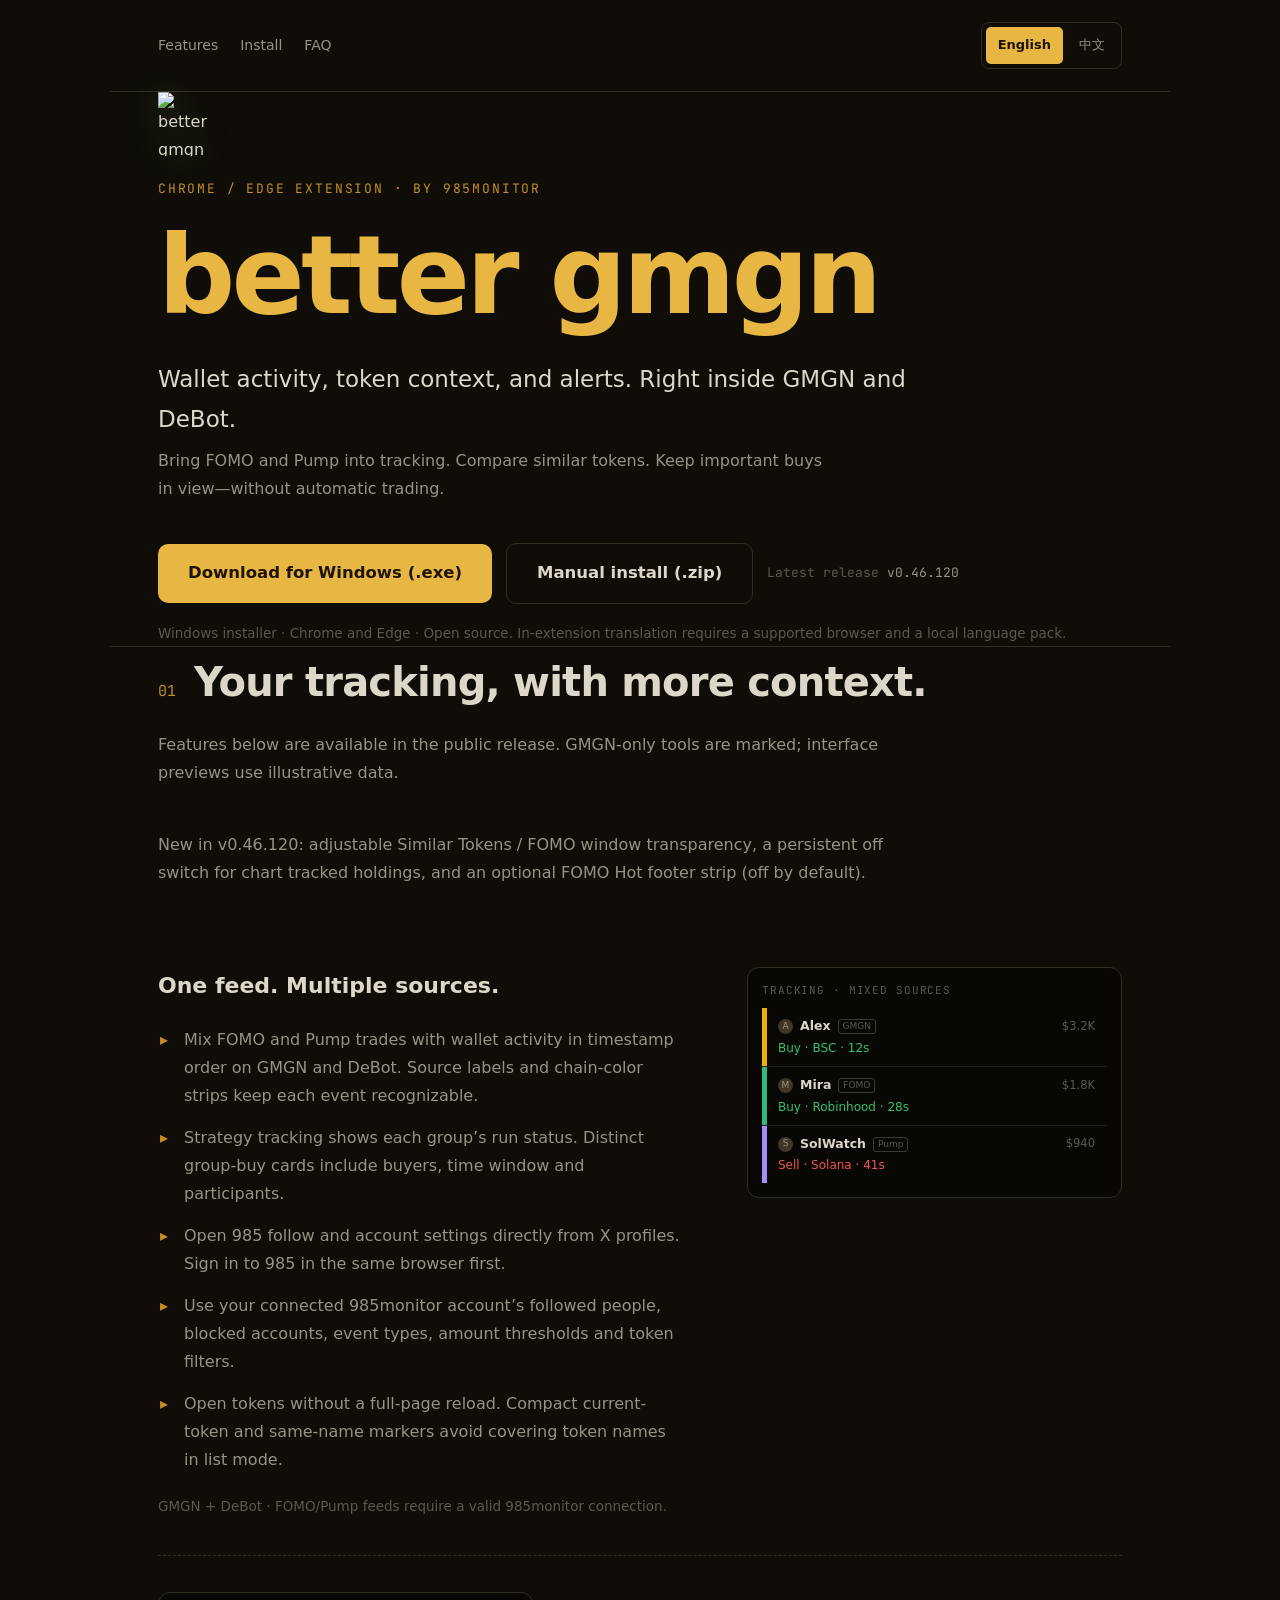
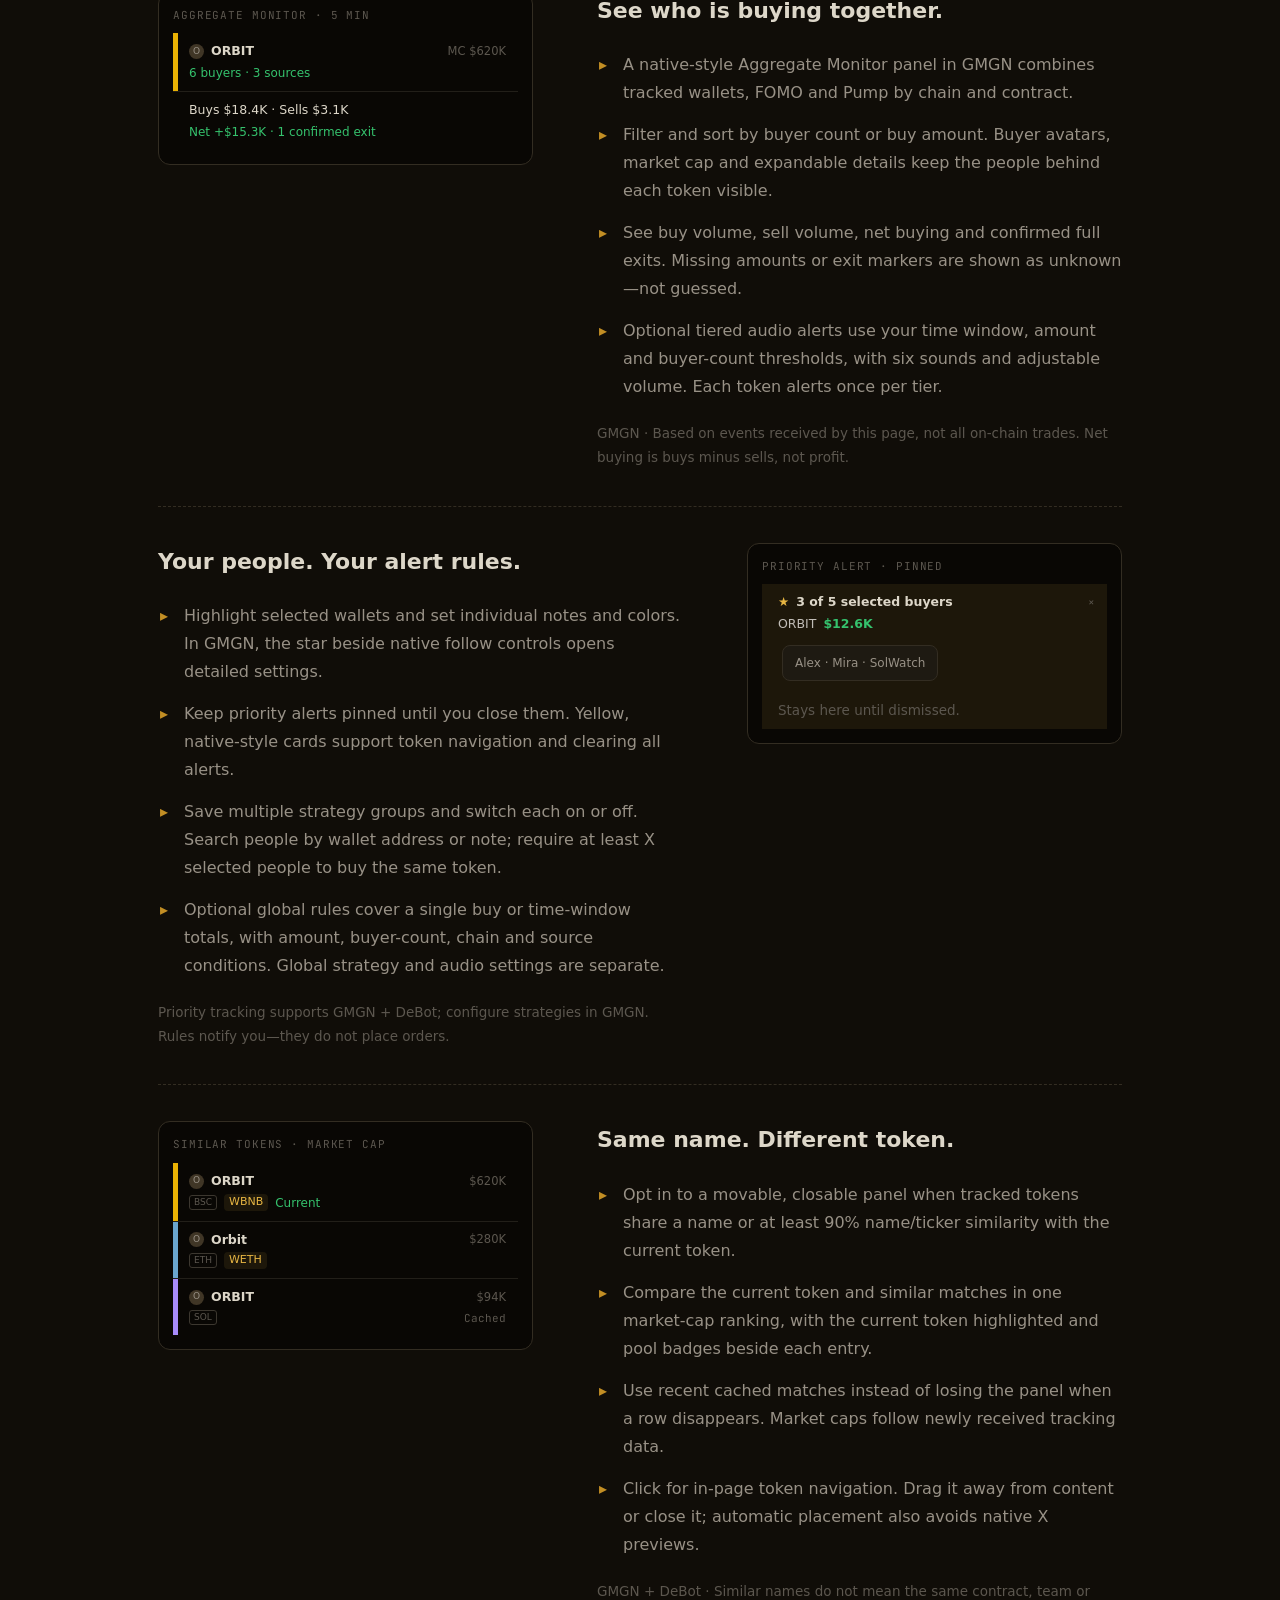
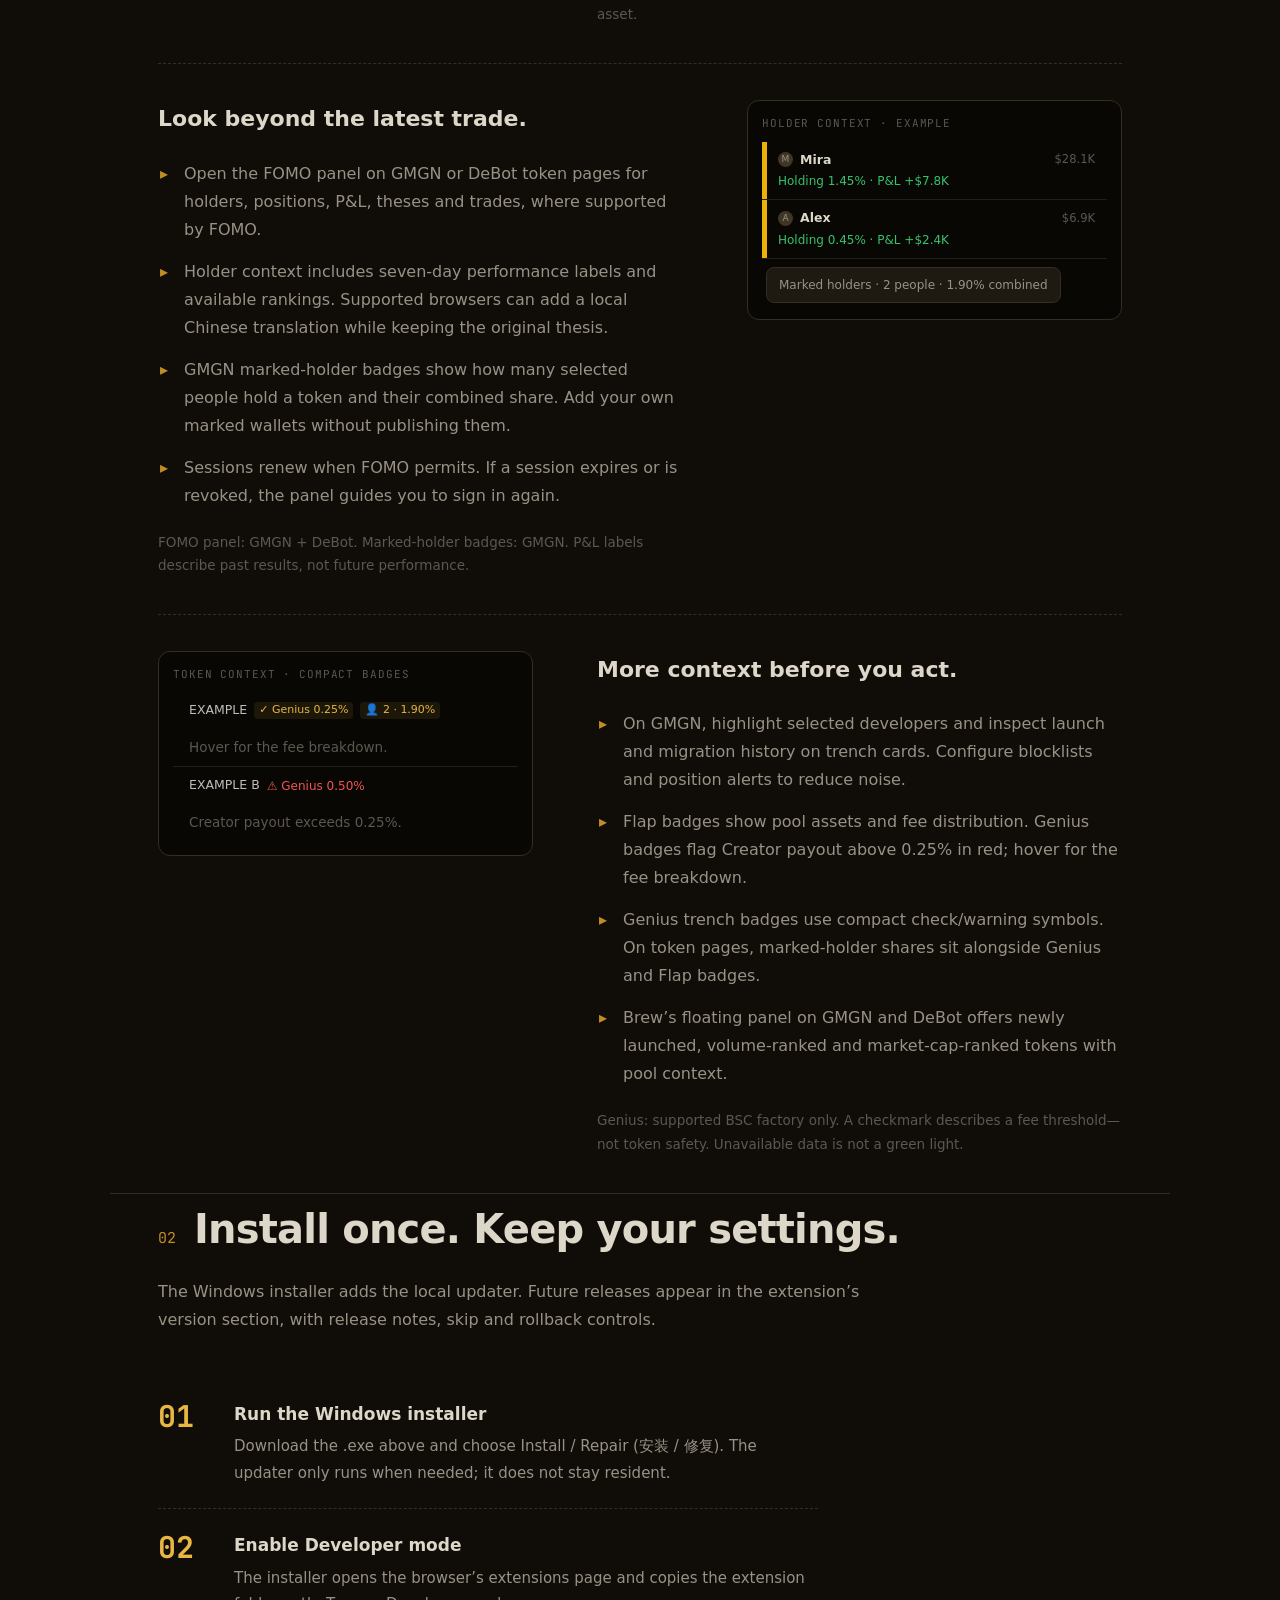
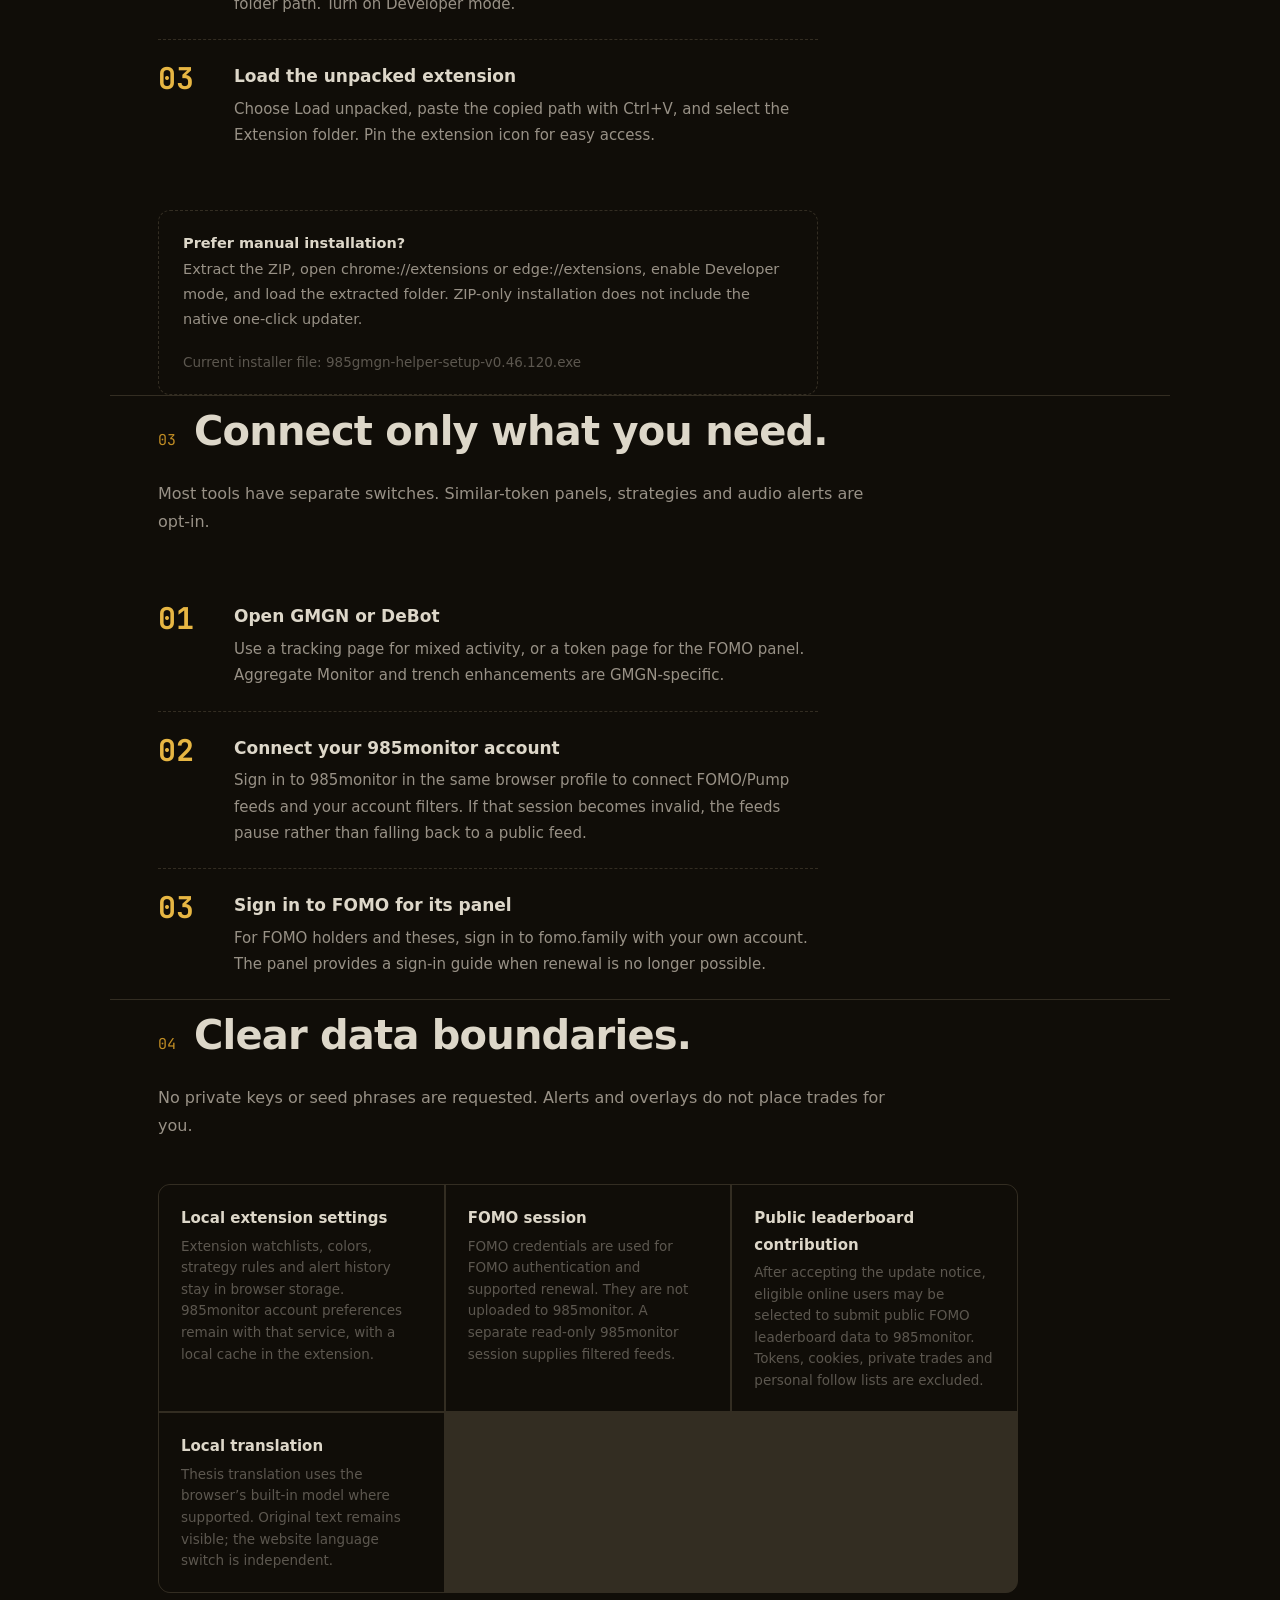
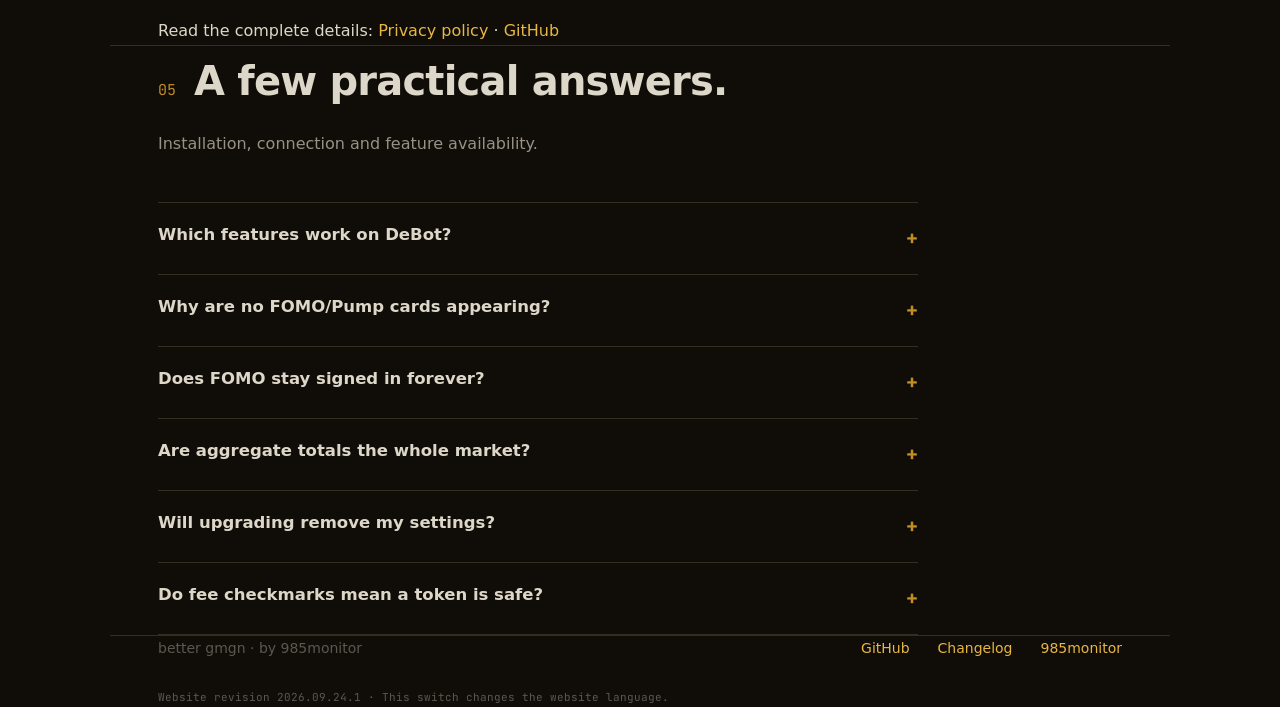
==== commit b1779f69: "feat: add panel transparency and optional chart controls" ====
--- a/site/index.html
+++ b/site/index.html
@@ -166,15 +166,16 @@
  <p data-zh="钱包动态、代币信息与重点提醒，直接融入 GMGN 和 DeBot。" class="tagline">Wallet activity, token context, and alerts. Right inside GMGN and DeBot.</p>
  <p data-zh="把 FOMO / Pump 买卖带进追踪流，聚合买入动向、对比相似币，让重要交易持续可见；不自动执行交易。" class="sub">Bring FOMO and Pump into tracking. Compare similar tokens. Keep important buys in view—without automatic trading.</p>
  <div class="dl">
- <a data-zh="下载 Windows 安装器 (.exe)" class="btn btn-gold" id="dl-exe" href="dl/985gmgn-helper-setup-v0.46.118.exe" download>Download for Windows (.exe)</a>
- <a data-zh="手动安装 (.zip)" class="btn btn-ghost" id="dl-zip" href="dl/985gmgn-helper-v0.46.118.zip" download>Manual install (.zip)</a>
- <span class="ver" id="ver"><span data-zh="最新版本">Latest release</span> <b id="release-version">v0.46.118</b></span>
+ <a data-zh="下载 Windows 安装器 (.exe)" class="btn btn-gold" id="dl-exe" href="dl/985gmgn-helper-setup-v0.46.120.exe" download>Download for Windows (.exe)</a>
+ <a data-zh="手动安装 (.zip)" class="btn btn-ghost" id="dl-zip" href="dl/985gmgn-helper-v0.46.120.zip" download>Manual install (.zip)</a>
+ <span class="ver" id="ver"><span data-zh="最新版本">Latest release</span> <b id="release-version">v0.46.120</b></span>
  </div>
  <p data-zh="Windows 安装器 · 支持 Chrome / Edge · 代码开源。插件内观点翻译需浏览器支持并下载本地语言包。" class="env">Windows installer · Chrome and Edge · Open source. In-extension translation requires a supported browser and a local language pack.</p>
 </header>
 <section class="wrap" id="features">
  <div class="sec-head rv"><span class="sec-no">01</span><h2 data-zh="不只看推送，更看懂追踪。">Your tracking, with more context.</h2></div>
  <p data-zh="以下介绍以当前公开版为准，GMGN 专属功能会单独标明；界面示意使用演示数据。" class="sec-lede rv">Features below are available in the public release. GMGN-only tools are marked; interface previews use illustrative data.</p>
+ <p class="sec-lede rv" data-zh="v0.46.120：同名币 / FOMO 浮窗可调透明度；K 线追踪持仓可关闭并记住；新增默认关闭的 FOMO 底部热门币横栏。">New in v0.46.120: adjustable Similar Tokens / FOMO window transparency, a persistent off switch for chart tracked holdings, and an optional FOMO Hot footer strip (off by default).</p>
 
 <div class="feat rv">
   <div><h3 data-zh="FOMO / Pump，融入原生追踪流。">One feed. Multiple sources.</h3><ul><li data-zh="在 GMGN / DeBot 钱包追踪中，按时间混排 FOMO 和 Pump 成交；来源标签与链色细条帮助区分推送。">Mix FOMO and Pump trades with wallet activity in timestamp order on GMGN and DeBot. Source labels and chain-color strips keep each event recognizable.</li>
@@ -222,7 +223,7 @@
 </section>
 <section class="wrap" id="install"><div class="sec-head rv"><span class="sec-no">02</span><h2 data-zh="一次安装，配置持续保留。">Install once. Keep your settings.</h2></div><p data-zh="Windows 安装器同时安装本地更新器。后续版本可在插件版本区查看简短说明、升级、跳过或回退。" class="sec-lede rv">The Windows installer adds the local updater. Future releases appear in the extension’s version section, with release notes, skip and rollback controls.</p>
 <div class="steps rv"><div class="step"><div><h4 data-zh="运行 Windows 安装器">Run the Windows installer</h4><p data-zh="下载上方 .exe，运行后选择「安装 / 修复」。更新器只在需要时运行，不常驻后台。">Download the .exe above and choose Install / Repair (安装 / 修复). The updater only runs when needed; it does not stay resident.</p></div></div><div class="step"><div><h4 data-zh="开启开发者模式">Enable Developer mode</h4><p data-zh="安装器会打开浏览器扩展页，并把扩展目录复制到剪贴板；开启「开发者模式」。">The installer opens the browser’s extensions page and copies the extension folder path. Turn on Developer mode.</p></div></div><div class="step"><div><h4 data-zh="加载已解压的扩展程序">Load the unpacked extension</h4><p data-zh="点击「加载已解压的扩展程序」，用 Ctrl+V 粘贴路径，选择 Extension 文件夹；可把插件图标固定到工具栏。">Choose Load unpacked, paste the copied path with Ctrl+V, and select the Extension folder. Pin the extension icon for easy access.</p></div></div></div>
-<div class="alt rv"><b data-zh="想手动安装？">Prefer manual installation?</b><p data-zh="解压 ZIP，在 chrome://extensions 或 edge://extensions 开启开发者模式，加载解压目录。仅用 ZIP 安装不包含本地一键更新器。">Extract the ZIP, open chrome://extensions or edge://extensions, enable Developer mode, and load the extracted folder. ZIP-only installation does not include the native one-click updater.</p><p class="env"><span data-zh="当前安装器文件：">Current installer file:</span> <span class="path" id="exe-name">985gmgn-helper-setup-v0.46.118.exe</span></p></div></section>
+<div class="alt rv"><b data-zh="想手动安装？">Prefer manual installation?</b><p data-zh="解压 ZIP，在 chrome://extensions 或 edge://extensions 开启开发者模式，加载解压目录。仅用 ZIP 安装不包含本地一键更新器。">Extract the ZIP, open chrome://extensions or edge://extensions, enable Developer mode, and load the extracted folder. ZIP-only installation does not include the native one-click updater.</p><p class="env"><span data-zh="当前安装器文件：">Current installer file:</span> <span class="path" id="exe-name">985gmgn-helper-setup-v0.46.120.exe</span></p></div></section>
 <section class="wrap" id="setup"><div class="sec-head rv"><span class="sec-no">03</span><h2 data-zh="按需连接，按需开启。">Connect only what you need.</h2></div><p data-zh="各项功能独立开关；相似币浮窗、策略与声音提醒需要按需开启。" class="sec-lede rv">Most tools have separate switches. Similar-token panels, strategies and audio alerts are opt-in.</p>
 <div class="steps rv"><div class="step"><div><h4 data-zh="打开 GMGN 或 DeBot">Open GMGN or DeBot</h4><p data-zh="追踪页查看混排动态，代币页使用 FOMO 小窗；聚合监控与战壕增强为 GMGN 专属。">Use a tracking page for mixed activity, or a token page for the FOMO panel. Aggregate Monitor and trench enhancements are GMGN-specific.</p></div></div><div class="step"><div><h4 data-zh="连接 985monitor 账号">Connect your 985monitor account</h4><p data-zh="在同一浏览器配置文件中登录 985monitor，连接 FOMO/Pump 推送和账号过滤规则。账号会话失效时停止推送，不回退到公共全量源。">Sign in to 985monitor in the same browser profile to connect FOMO/Pump feeds and your account filters. If that session becomes invalid, the feeds pause rather than falling back to a public feed.</p></div></div><div class="step"><div><h4 data-zh="登录 FOMO 以使用小窗">Sign in to FOMO for its panel</h4><p data-zh="查看 FOMO 持有人和观点需登录自己的 fomo.family 账号；无法续期时，小窗会提供重新登录指引。">For FOMO holders and theses, sign in to fomo.family with your own account. The panel provides a sign-in guide when renewal is no longer possible.</p></div></div></div></section>
 <section class="wrap" id="privacy"><div class="sec-head rv"><span class="sec-no">04</span><h2 data-zh="数据边界，清楚可查。">Clear data boundaries.</h2></div><p data-zh="不索取私钥或助记词；提醒和浮窗不代用户执行交易。" class="sec-lede rv">No private keys or seed phrases are requested. Alerts and overlays do not place trades for you.</p>
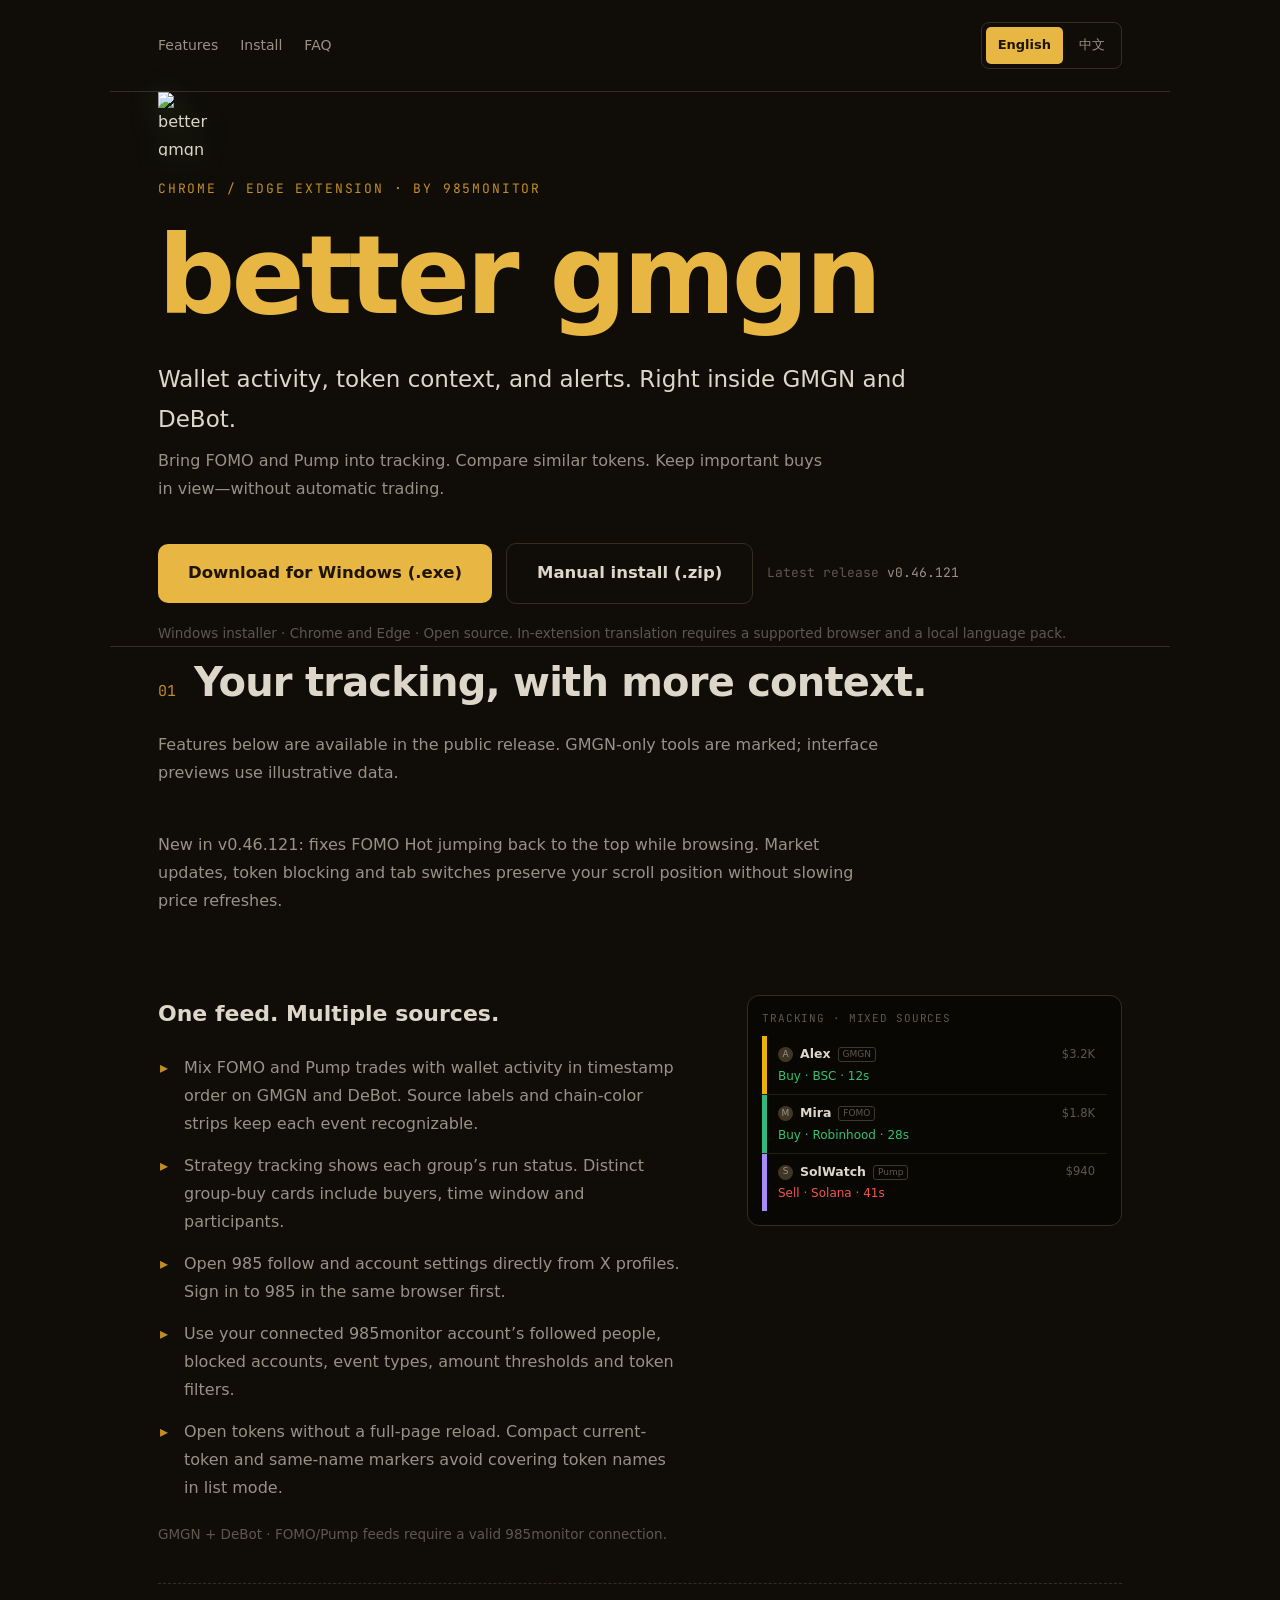
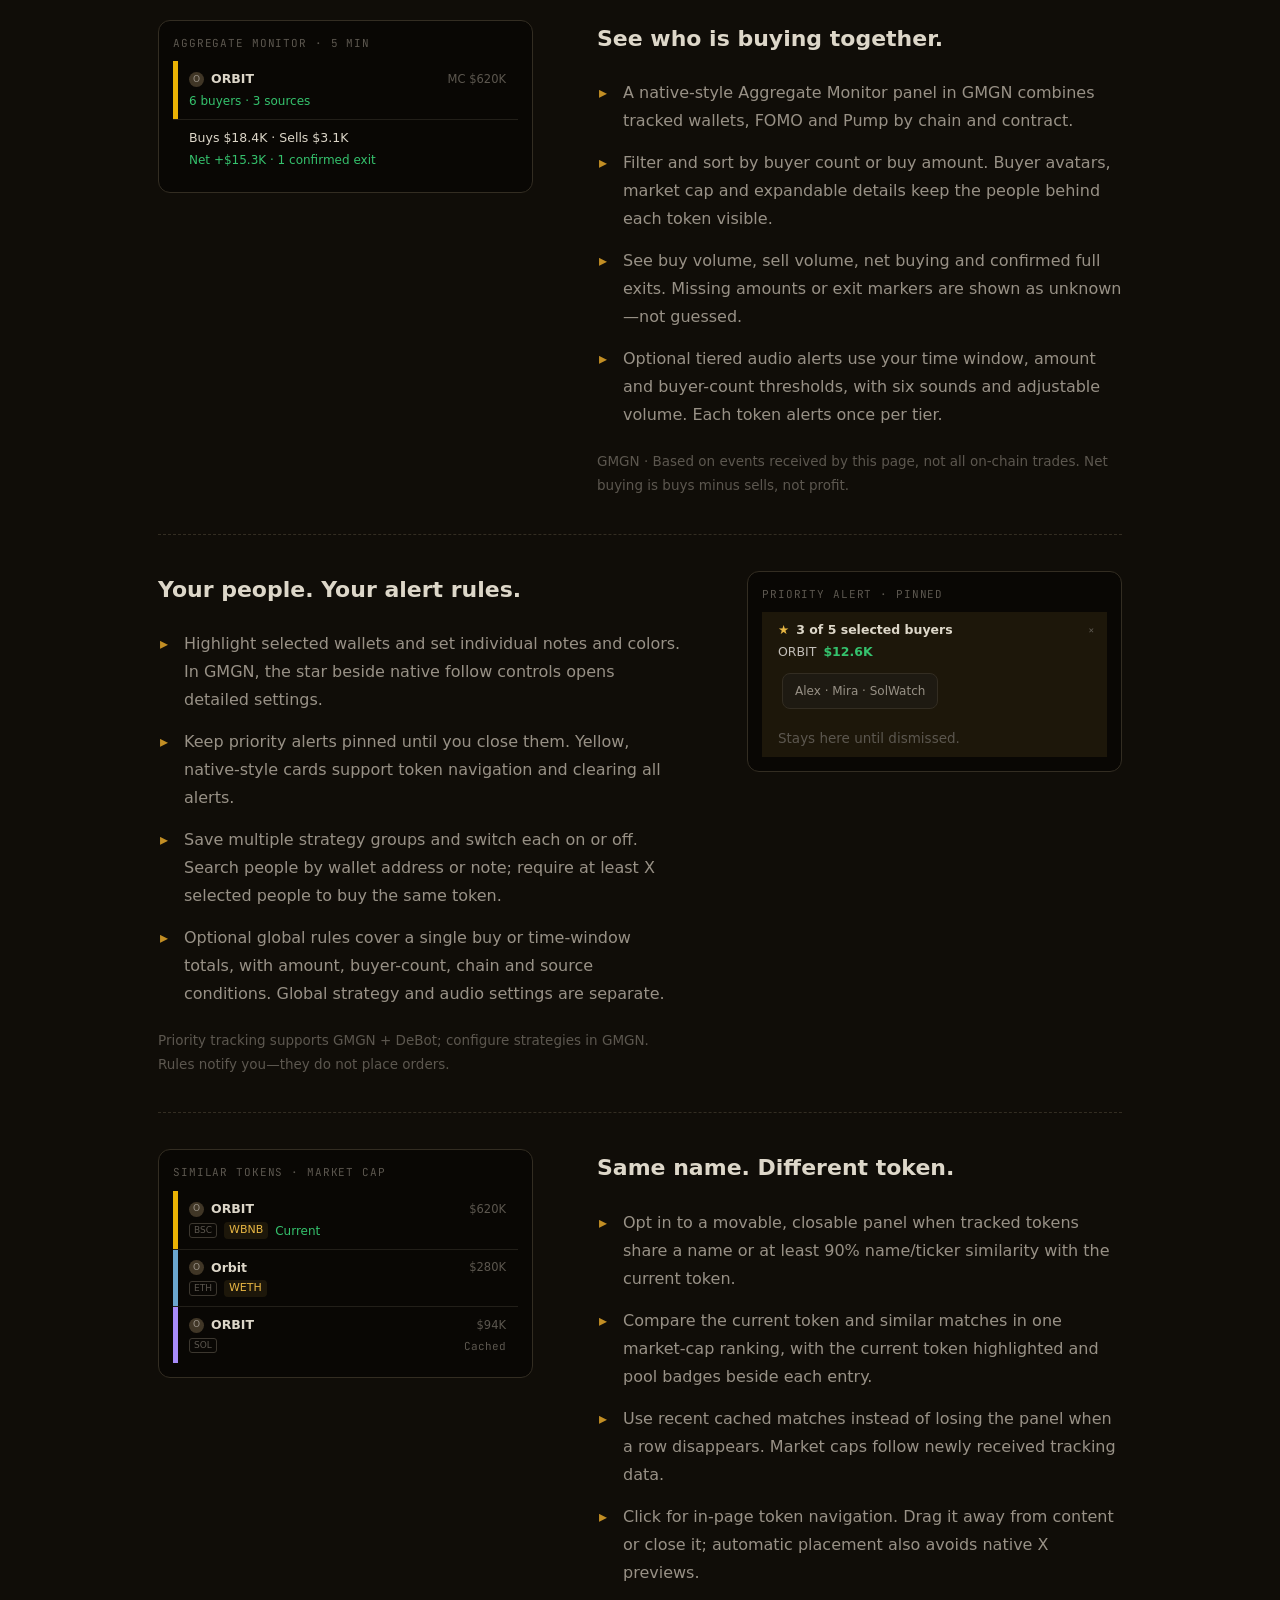
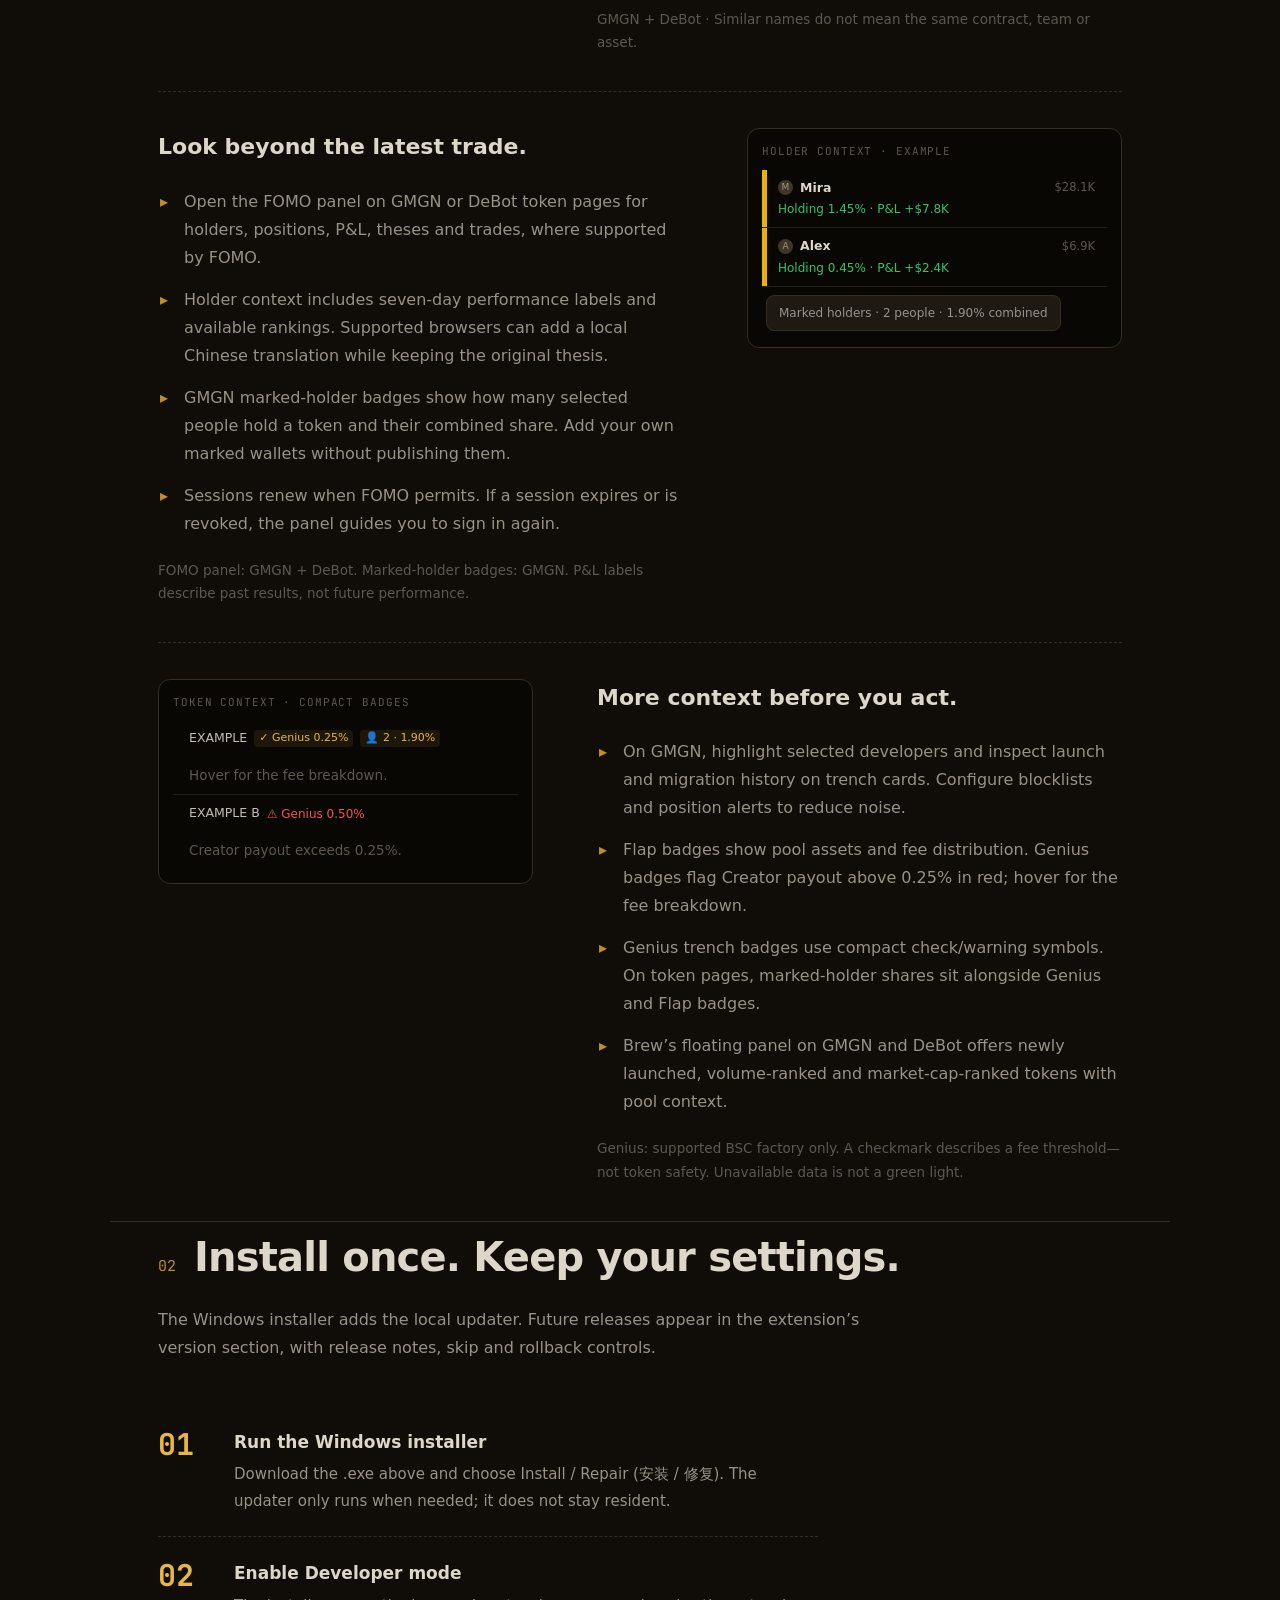
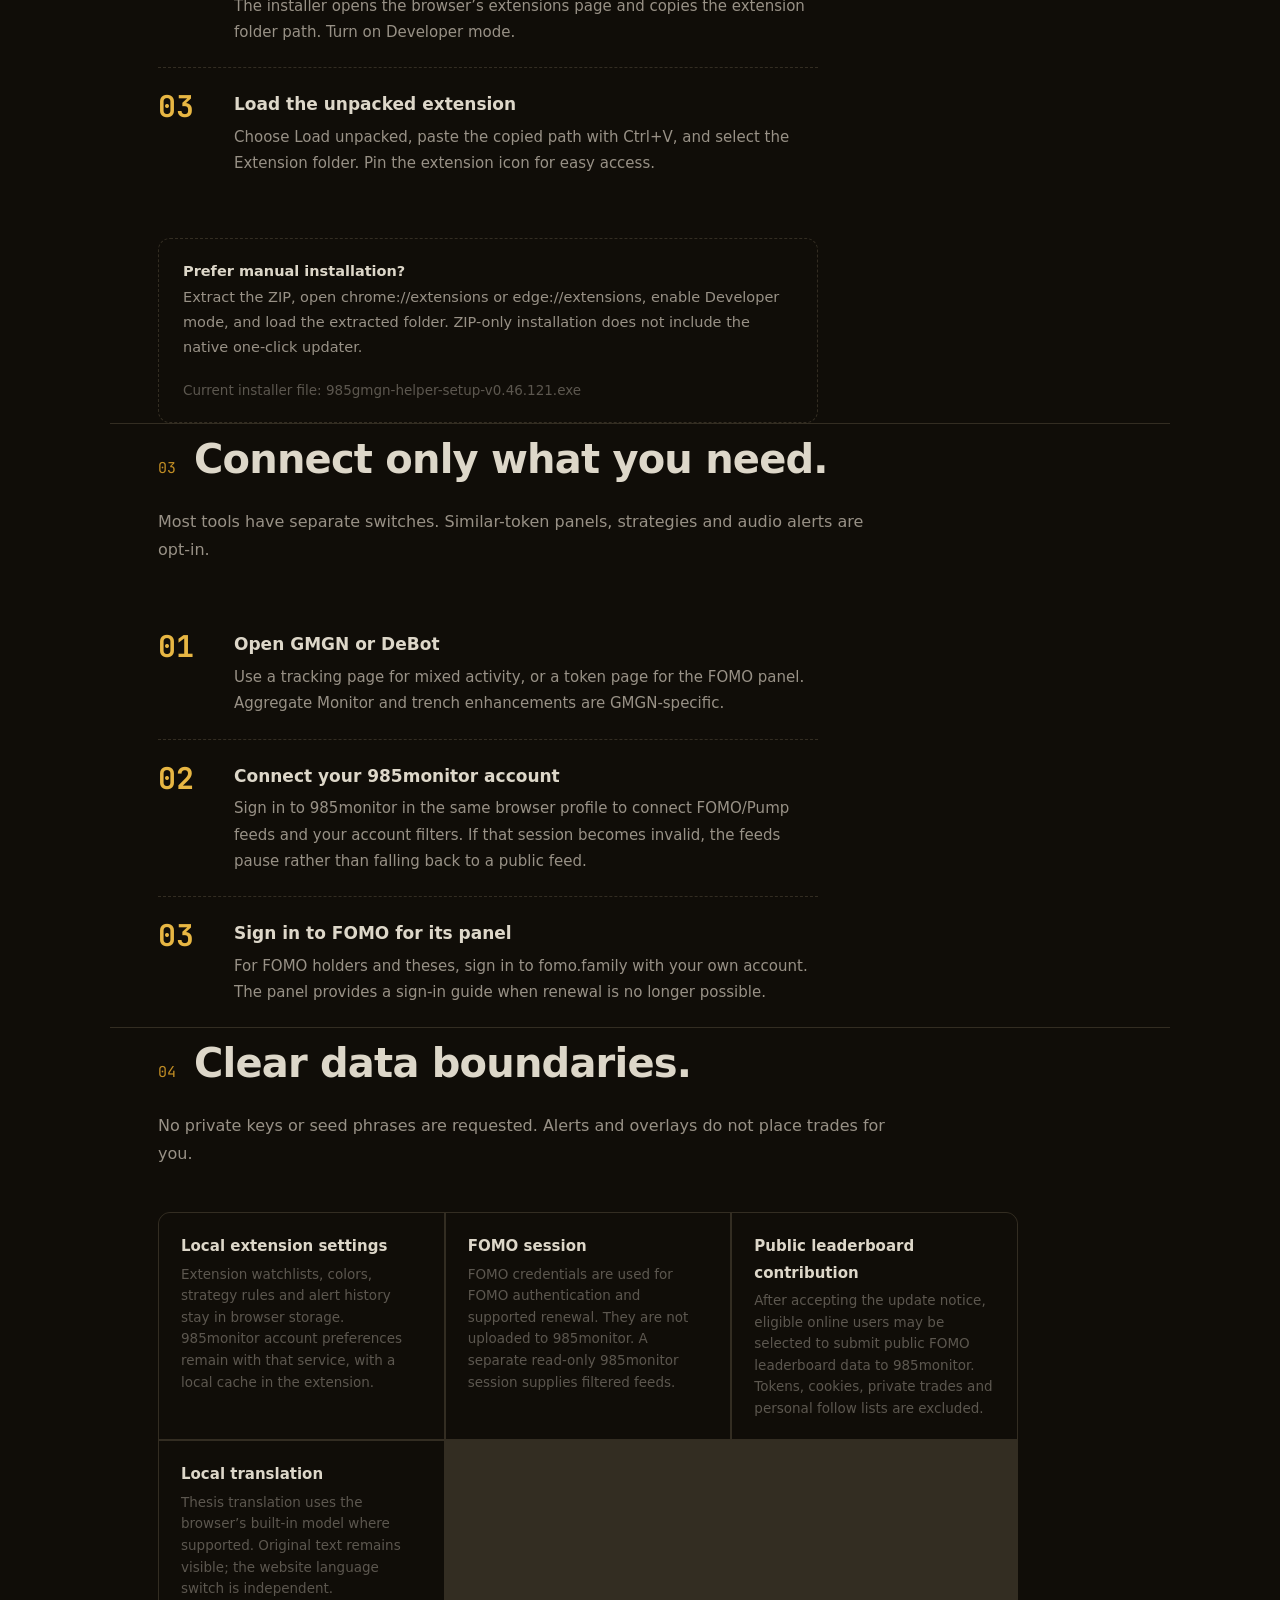
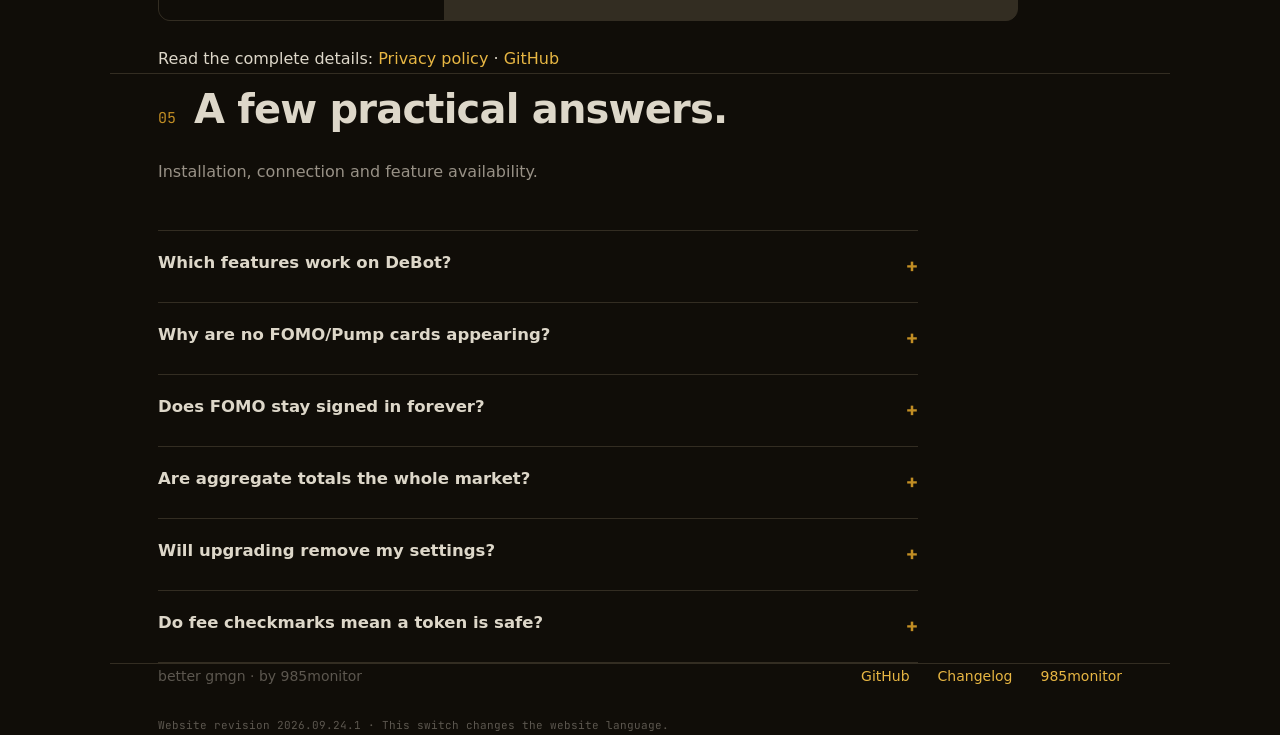
==== commit 64904851: "fix: preserve FOMO trending scroll across refreshes" ====
--- a/site/index.html
+++ b/site/index.html
@@ -166,16 +166,16 @@
  <p data-zh="钱包动态、代币信息与重点提醒，直接融入 GMGN 和 DeBot。" class="tagline">Wallet activity, token context, and alerts. Right inside GMGN and DeBot.</p>
  <p data-zh="把 FOMO / Pump 买卖带进追踪流，聚合买入动向、对比相似币，让重要交易持续可见；不自动执行交易。" class="sub">Bring FOMO and Pump into tracking. Compare similar tokens. Keep important buys in view—without automatic trading.</p>
  <div class="dl">
- <a data-zh="下载 Windows 安装器 (.exe)" class="btn btn-gold" id="dl-exe" href="dl/985gmgn-helper-setup-v0.46.120.exe" download>Download for Windows (.exe)</a>
- <a data-zh="手动安装 (.zip)" class="btn btn-ghost" id="dl-zip" href="dl/985gmgn-helper-v0.46.120.zip" download>Manual install (.zip)</a>
- <span class="ver" id="ver"><span data-zh="最新版本">Latest release</span> <b id="release-version">v0.46.120</b></span>
+ <a data-zh="下载 Windows 安装器 (.exe)" class="btn btn-gold" id="dl-exe" href="dl/985gmgn-helper-setup-v0.46.121.exe" download>Download for Windows (.exe)</a>
+ <a data-zh="手动安装 (.zip)" class="btn btn-ghost" id="dl-zip" href="dl/985gmgn-helper-v0.46.121.zip" download>Manual install (.zip)</a>
+ <span class="ver" id="ver"><span data-zh="最新版本">Latest release</span> <b id="release-version">v0.46.121</b></span>
  </div>
  <p data-zh="Windows 安装器 · 支持 Chrome / Edge · 代码开源。插件内观点翻译需浏览器支持并下载本地语言包。" class="env">Windows installer · Chrome and Edge · Open source. In-extension translation requires a supported browser and a local language pack.</p>
 </header>
 <section class="wrap" id="features">
  <div class="sec-head rv"><span class="sec-no">01</span><h2 data-zh="不只看推送，更看懂追踪。">Your tracking, with more context.</h2></div>
  <p data-zh="以下介绍以当前公开版为准，GMGN 专属功能会单独标明；界面示意使用演示数据。" class="sec-lede rv">Features below are available in the public release. GMGN-only tools are marked; interface previews use illustrative data.</p>
- <p class="sec-lede rv" data-zh="v0.46.120：同名币 / FOMO 浮窗可调透明度；K 线追踪持仓可关闭并记住；新增默认关闭的 FOMO 底部热门币横栏。">New in v0.46.120: adjustable Similar Tokens / FOMO window transparency, a persistent off switch for chart tracked holdings, and an optional FOMO Hot footer strip (off by default).</p>
+ <p class="sec-lede rv" data-zh="v0.46.121：修复 FOMO 热门列表浏览时频繁弹回顶部；行情更新、屏蔽和标签切换保留滚动位置，刷新频率不变。">New in v0.46.121: fixes FOMO Hot jumping back to the top while browsing. Market updates, token blocking and tab switches preserve your scroll position without slowing price refreshes.</p>
 
 <div class="feat rv">
   <div><h3 data-zh="FOMO / Pump，融入原生追踪流。">One feed. Multiple sources.</h3><ul><li data-zh="在 GMGN / DeBot 钱包追踪中，按时间混排 FOMO 和 Pump 成交；来源标签与链色细条帮助区分推送。">Mix FOMO and Pump trades with wallet activity in timestamp order on GMGN and DeBot. Source labels and chain-color strips keep each event recognizable.</li>
@@ -223,7 +223,7 @@
 </section>
 <section class="wrap" id="install"><div class="sec-head rv"><span class="sec-no">02</span><h2 data-zh="一次安装，配置持续保留。">Install once. Keep your settings.</h2></div><p data-zh="Windows 安装器同时安装本地更新器。后续版本可在插件版本区查看简短说明、升级、跳过或回退。" class="sec-lede rv">The Windows installer adds the local updater. Future releases appear in the extension’s version section, with release notes, skip and rollback controls.</p>
 <div class="steps rv"><div class="step"><div><h4 data-zh="运行 Windows 安装器">Run the Windows installer</h4><p data-zh="下载上方 .exe，运行后选择「安装 / 修复」。更新器只在需要时运行，不常驻后台。">Download the .exe above and choose Install / Repair (安装 / 修复). The updater only runs when needed; it does not stay resident.</p></div></div><div class="step"><div><h4 data-zh="开启开发者模式">Enable Developer mode</h4><p data-zh="安装器会打开浏览器扩展页，并把扩展目录复制到剪贴板；开启「开发者模式」。">The installer opens the browser’s extensions page and copies the extension folder path. Turn on Developer mode.</p></div></div><div class="step"><div><h4 data-zh="加载已解压的扩展程序">Load the unpacked extension</h4><p data-zh="点击「加载已解压的扩展程序」，用 Ctrl+V 粘贴路径，选择 Extension 文件夹；可把插件图标固定到工具栏。">Choose Load unpacked, paste the copied path with Ctrl+V, and select the Extension folder. Pin the extension icon for easy access.</p></div></div></div>
-<div class="alt rv"><b data-zh="想手动安装？">Prefer manual installation?</b><p data-zh="解压 ZIP，在 chrome://extensions 或 edge://extensions 开启开发者模式，加载解压目录。仅用 ZIP 安装不包含本地一键更新器。">Extract the ZIP, open chrome://extensions or edge://extensions, enable Developer mode, and load the extracted folder. ZIP-only installation does not include the native one-click updater.</p><p class="env"><span data-zh="当前安装器文件：">Current installer file:</span> <span class="path" id="exe-name">985gmgn-helper-setup-v0.46.120.exe</span></p></div></section>
+<div class="alt rv"><b data-zh="想手动安装？">Prefer manual installation?</b><p data-zh="解压 ZIP，在 chrome://extensions 或 edge://extensions 开启开发者模式，加载解压目录。仅用 ZIP 安装不包含本地一键更新器。">Extract the ZIP, open chrome://extensions or edge://extensions, enable Developer mode, and load the extracted folder. ZIP-only installation does not include the native one-click updater.</p><p class="env"><span data-zh="当前安装器文件：">Current installer file:</span> <span class="path" id="exe-name">985gmgn-helper-setup-v0.46.121.exe</span></p></div></section>
 <section class="wrap" id="setup"><div class="sec-head rv"><span class="sec-no">03</span><h2 data-zh="按需连接，按需开启。">Connect only what you need.</h2></div><p data-zh="各项功能独立开关；相似币浮窗、策略与声音提醒需要按需开启。" class="sec-lede rv">Most tools have separate switches. Similar-token panels, strategies and audio alerts are opt-in.</p>
 <div class="steps rv"><div class="step"><div><h4 data-zh="打开 GMGN 或 DeBot">Open GMGN or DeBot</h4><p data-zh="追踪页查看混排动态，代币页使用 FOMO 小窗；聚合监控与战壕增强为 GMGN 专属。">Use a tracking page for mixed activity, or a token page for the FOMO panel. Aggregate Monitor and trench enhancements are GMGN-specific.</p></div></div><div class="step"><div><h4 data-zh="连接 985monitor 账号">Connect your 985monitor account</h4><p data-zh="在同一浏览器配置文件中登录 985monitor，连接 FOMO/Pump 推送和账号过滤规则。账号会话失效时停止推送，不回退到公共全量源。">Sign in to 985monitor in the same browser profile to connect FOMO/Pump feeds and your account filters. If that session becomes invalid, the feeds pause rather than falling back to a public feed.</p></div></div><div class="step"><div><h4 data-zh="登录 FOMO 以使用小窗">Sign in to FOMO for its panel</h4><p data-zh="查看 FOMO 持有人和观点需登录自己的 fomo.family 账号；无法续期时，小窗会提供重新登录指引。">For FOMO holders and theses, sign in to fomo.family with your own account. The panel provides a sign-in guide when renewal is no longer possible.</p></div></div></div></section>
 <section class="wrap" id="privacy"><div class="sec-head rv"><span class="sec-no">04</span><h2 data-zh="数据边界，清楚可查。">Clear data boundaries.</h2></div><p data-zh="不索取私钥或助记词；提醒和浮窗不代用户执行交易。" class="sec-lede rv">No private keys or seed phrases are requested. Alerts and overlays do not place trades for you.</p>
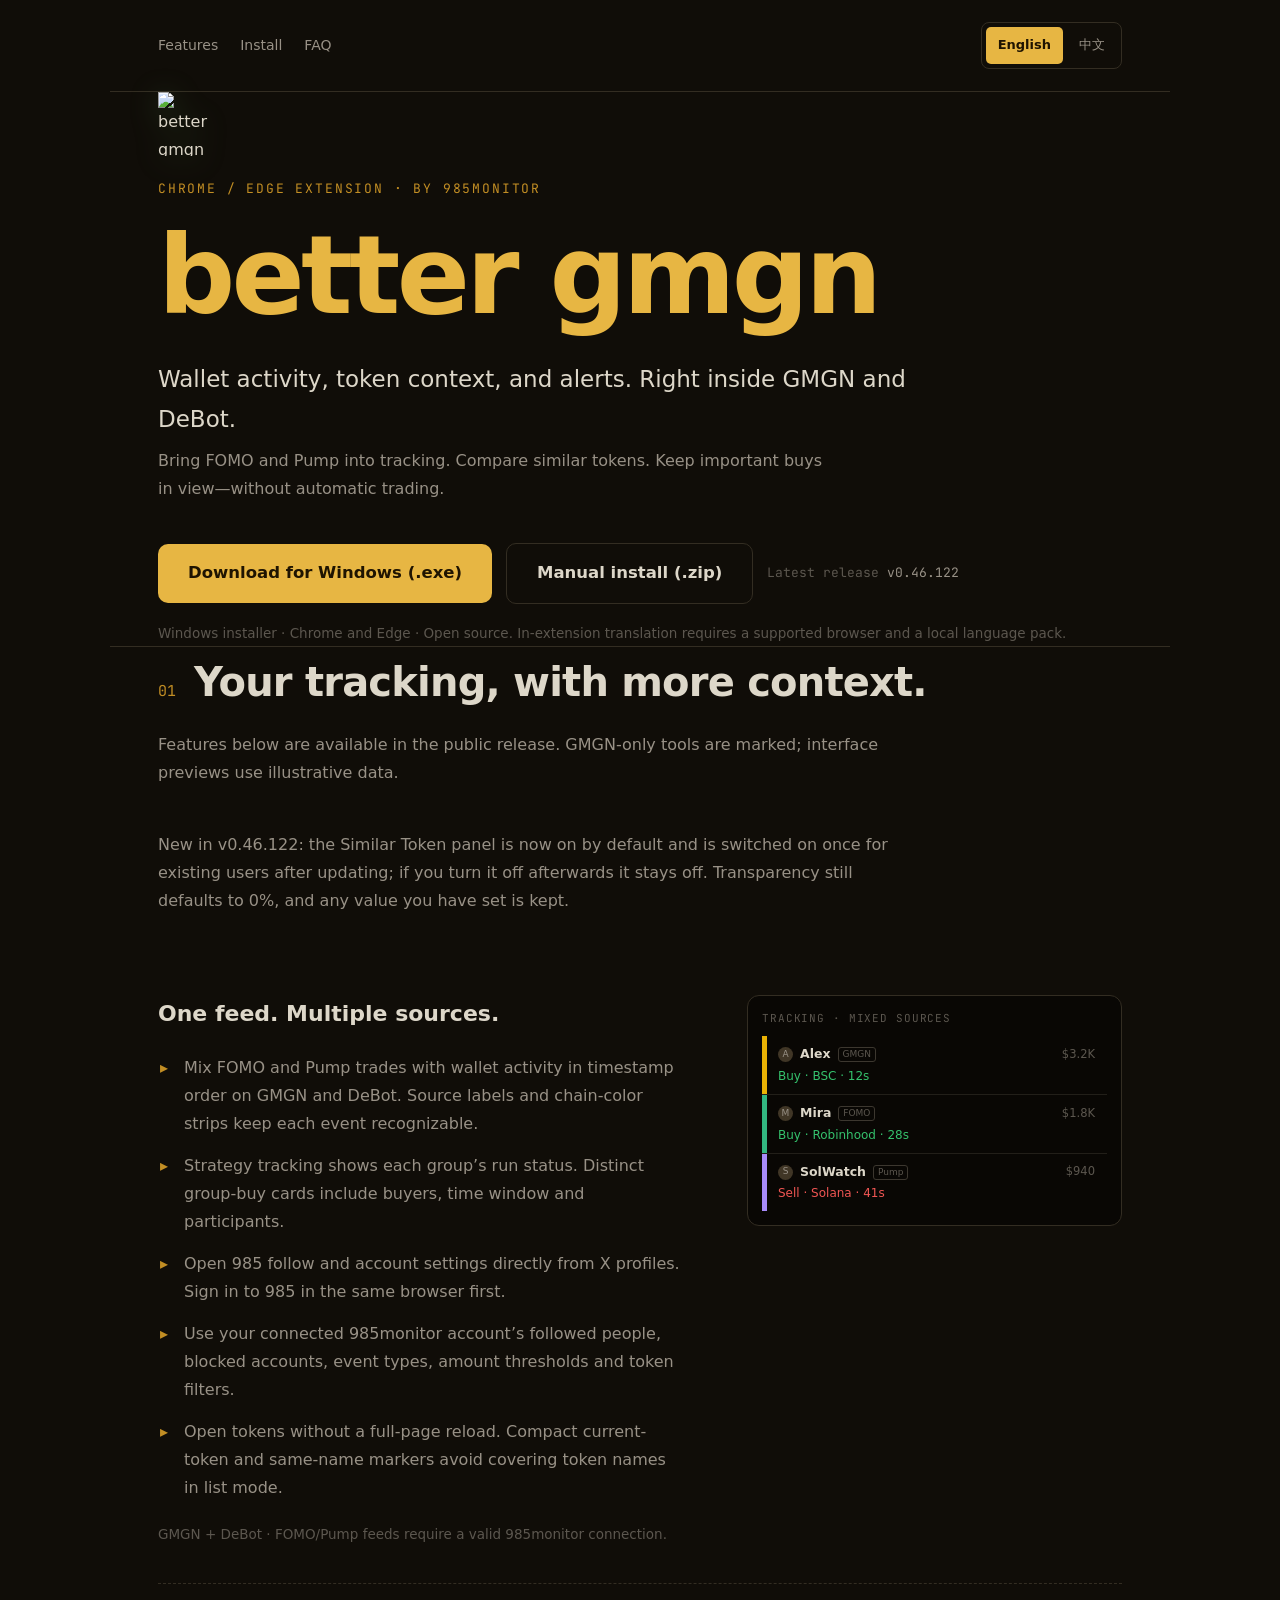
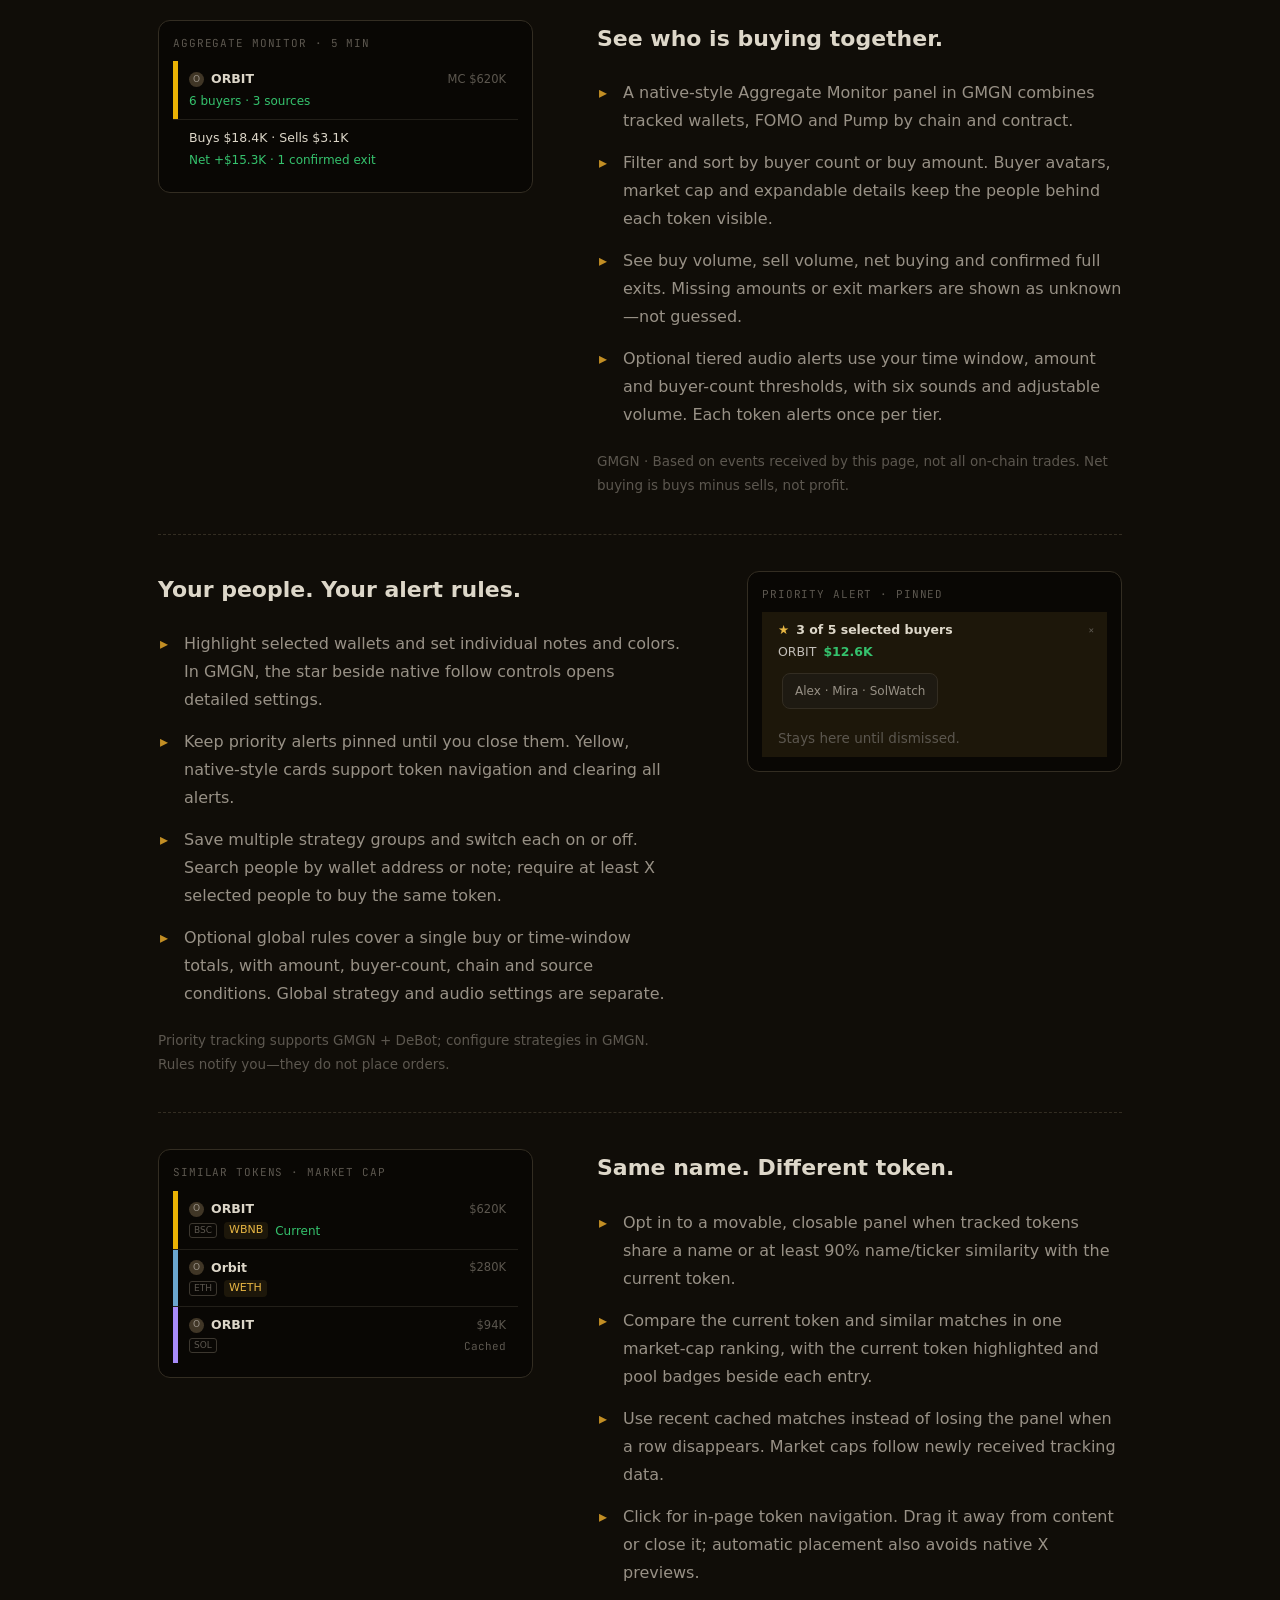
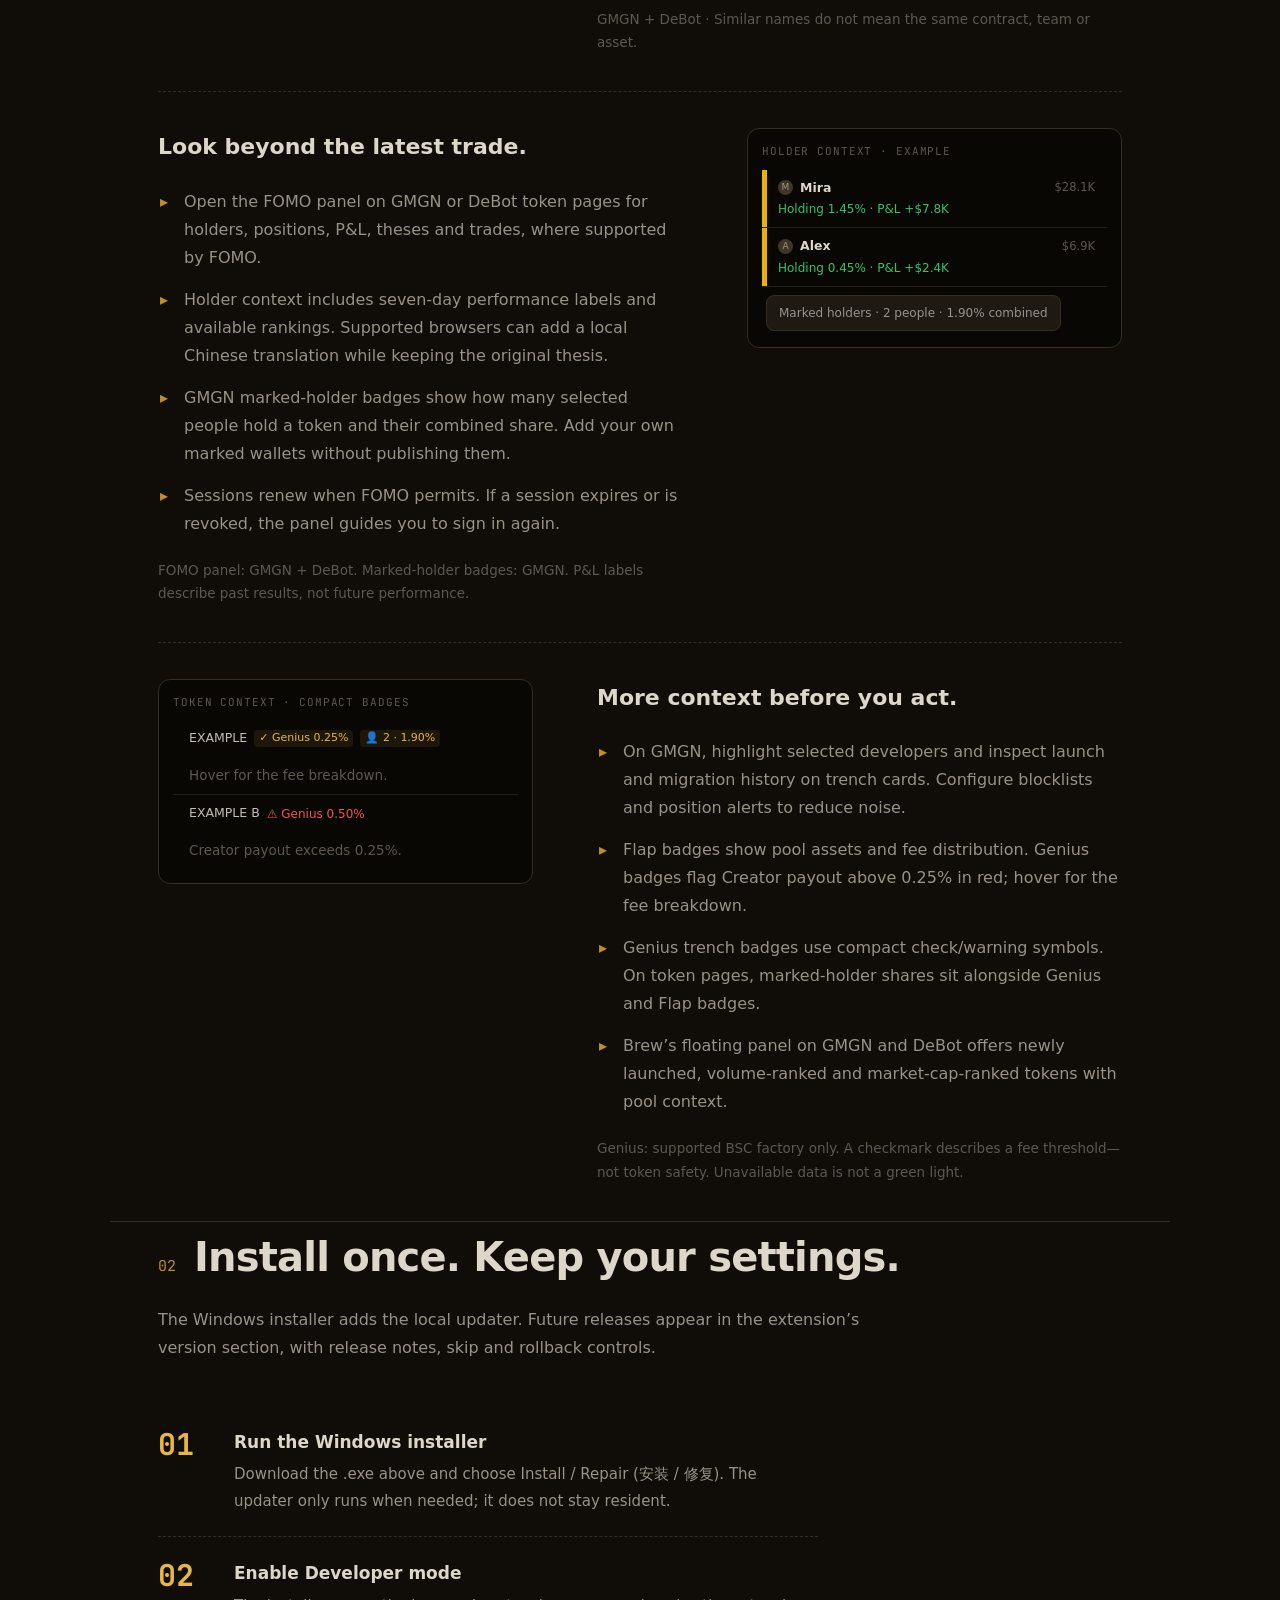
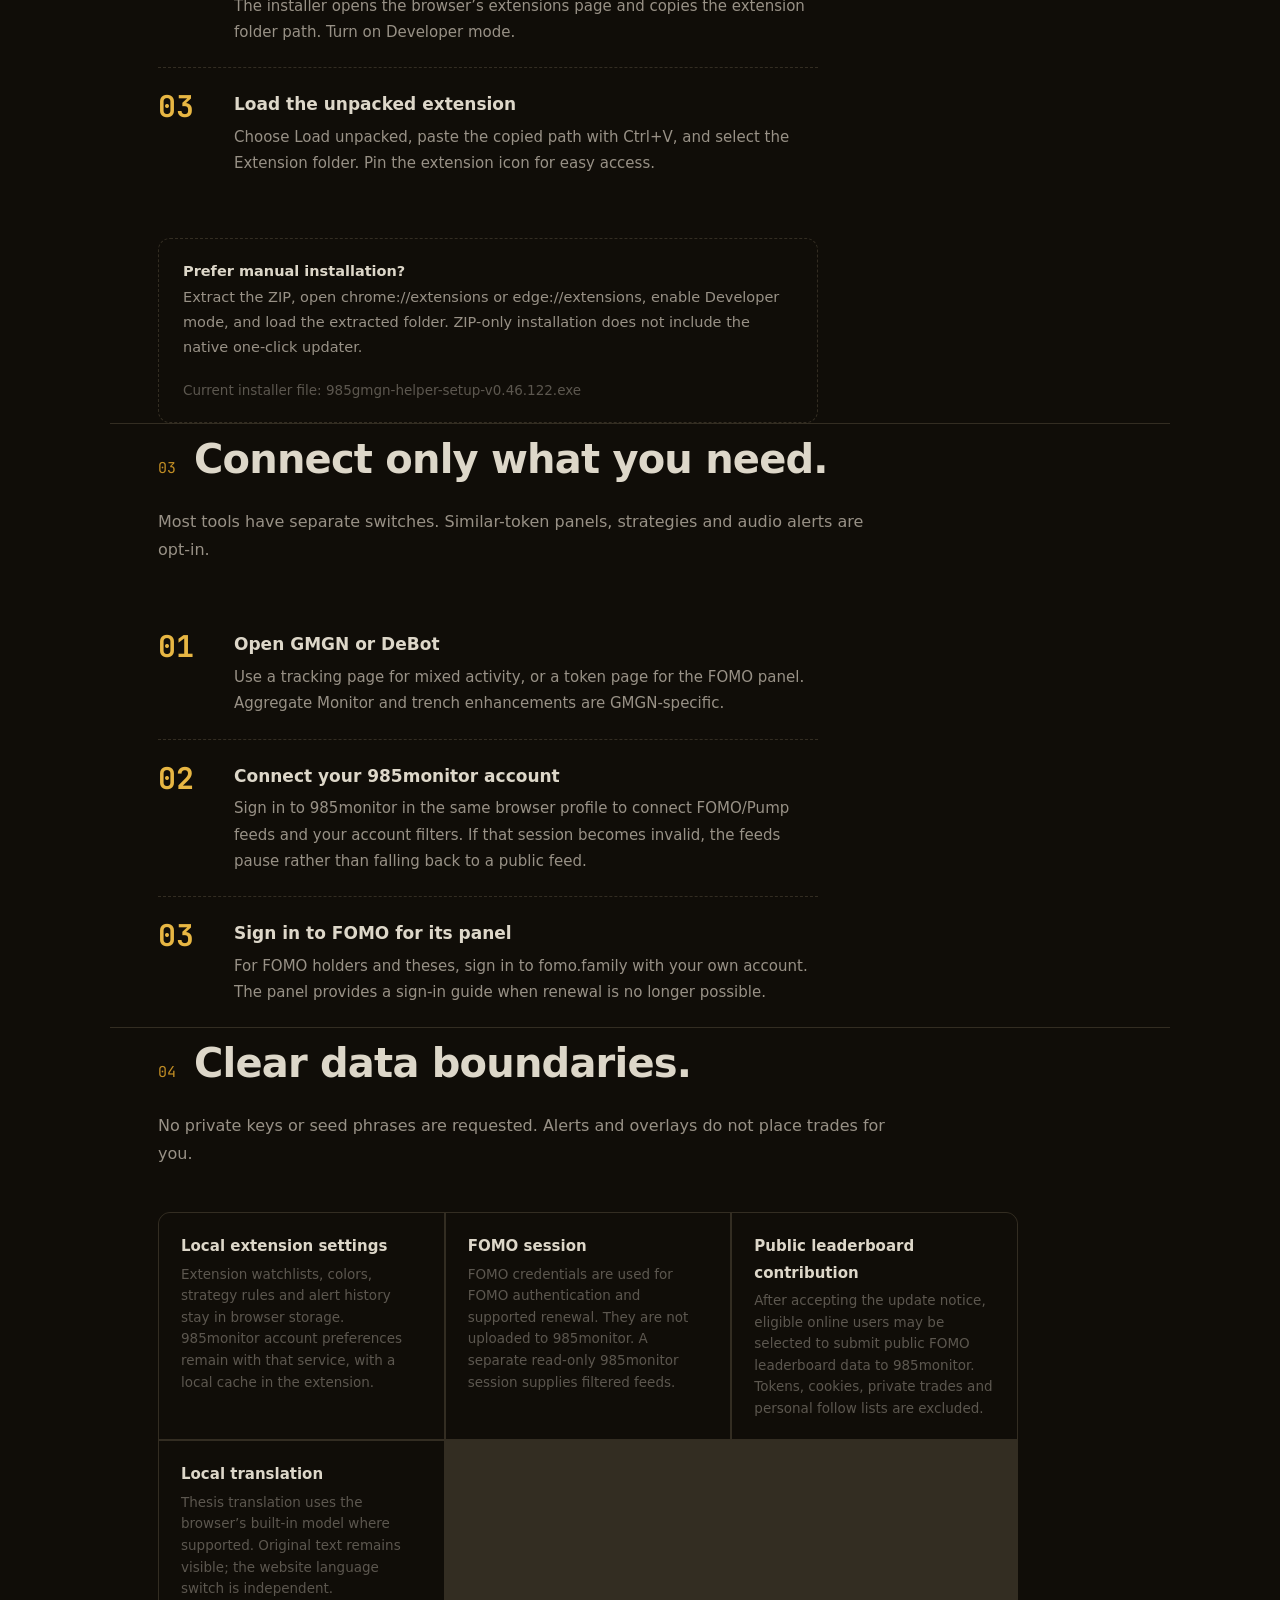
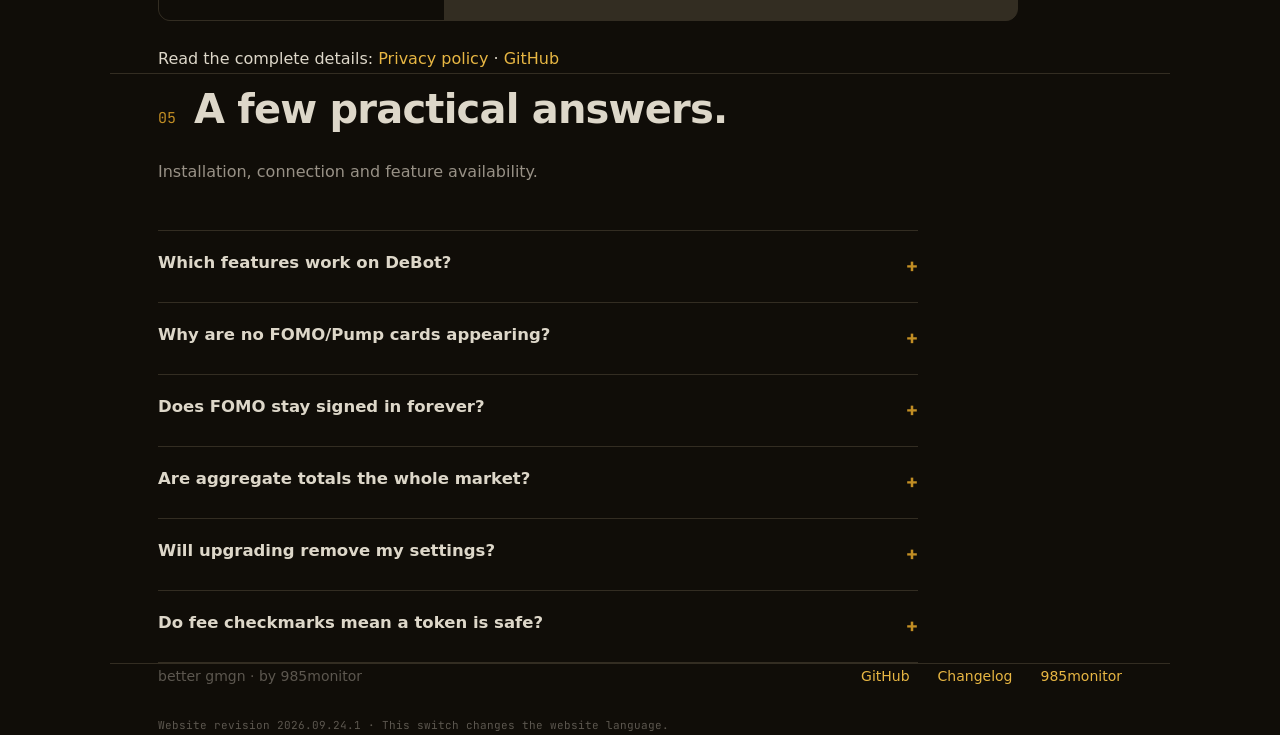
==== commit af7752c9: "feat: turn the similar-token panel on by default 同名 / 相似币浮窗此前一直默认关闭，没手动打开过的用户看不到它。  - content / popu" ====
--- a/site/index.html
+++ b/site/index.html
@@ -166,16 +166,16 @@
  <p data-zh="钱包动态、代币信息与重点提醒，直接融入 GMGN 和 DeBot。" class="tagline">Wallet activity, token context, and alerts. Right inside GMGN and DeBot.</p>
  <p data-zh="把 FOMO / Pump 买卖带进追踪流，聚合买入动向、对比相似币，让重要交易持续可见；不自动执行交易。" class="sub">Bring FOMO and Pump into tracking. Compare similar tokens. Keep important buys in view—without automatic trading.</p>
  <div class="dl">
- <a data-zh="下载 Windows 安装器 (.exe)" class="btn btn-gold" id="dl-exe" href="dl/985gmgn-helper-setup-v0.46.121.exe" download>Download for Windows (.exe)</a>
- <a data-zh="手动安装 (.zip)" class="btn btn-ghost" id="dl-zip" href="dl/985gmgn-helper-v0.46.121.zip" download>Manual install (.zip)</a>
- <span class="ver" id="ver"><span data-zh="最新版本">Latest release</span> <b id="release-version">v0.46.121</b></span>
+ <a data-zh="下载 Windows 安装器 (.exe)" class="btn btn-gold" id="dl-exe" href="dl/985gmgn-helper-setup-v0.46.122.exe" download>Download for Windows (.exe)</a>
+ <a data-zh="手动安装 (.zip)" class="btn btn-ghost" id="dl-zip" href="dl/985gmgn-helper-v0.46.122.zip" download>Manual install (.zip)</a>
+ <span class="ver" id="ver"><span data-zh="最新版本">Latest release</span> <b id="release-version">v0.46.122</b></span>
  </div>
  <p data-zh="Windows 安装器 · 支持 Chrome / Edge · 代码开源。插件内观点翻译需浏览器支持并下载本地语言包。" class="env">Windows installer · Chrome and Edge · Open source. In-extension translation requires a supported browser and a local language pack.</p>
 </header>
 <section class="wrap" id="features">
  <div class="sec-head rv"><span class="sec-no">01</span><h2 data-zh="不只看推送，更看懂追踪。">Your tracking, with more context.</h2></div>
  <p data-zh="以下介绍以当前公开版为准，GMGN 专属功能会单独标明；界面示意使用演示数据。" class="sec-lede rv">Features below are available in the public release. GMGN-only tools are marked; interface previews use illustrative data.</p>
- <p class="sec-lede rv" data-zh="v0.46.121：修复 FOMO 热门列表浏览时频繁弹回顶部；行情更新、屏蔽和标签切换保留滚动位置，刷新频率不变。">New in v0.46.121: fixes FOMO Hot jumping back to the top while browsing. Market updates, token blocking and tab switches preserve your scroll position without slowing price refreshes.</p>
+ <p class="sec-lede rv" data-zh="v0.46.122：同名 / 相似币浮窗改为默认开启，老用户升级后自动打开一次，之后自己关掉会一直保持关闭；透明度仍默认 0%，调过的值照常保留。">New in v0.46.122: the Similar Token panel is now on by default and is switched on once for existing users after updating; if you turn it off afterwards it stays off. Transparency still defaults to 0%, and any value you have set is kept.</p>
 
 <div class="feat rv">
   <div><h3 data-zh="FOMO / Pump，融入原生追踪流。">One feed. Multiple sources.</h3><ul><li data-zh="在 GMGN / DeBot 钱包追踪中，按时间混排 FOMO 和 Pump 成交；来源标签与链色细条帮助区分推送。">Mix FOMO and Pump trades with wallet activity in timestamp order on GMGN and DeBot. Source labels and chain-color strips keep each event recognizable.</li>
@@ -223,7 +223,7 @@
 </section>
 <section class="wrap" id="install"><div class="sec-head rv"><span class="sec-no">02</span><h2 data-zh="一次安装，配置持续保留。">Install once. Keep your settings.</h2></div><p data-zh="Windows 安装器同时安装本地更新器。后续版本可在插件版本区查看简短说明、升级、跳过或回退。" class="sec-lede rv">The Windows installer adds the local updater. Future releases appear in the extension’s version section, with release notes, skip and rollback controls.</p>
 <div class="steps rv"><div class="step"><div><h4 data-zh="运行 Windows 安装器">Run the Windows installer</h4><p data-zh="下载上方 .exe，运行后选择「安装 / 修复」。更新器只在需要时运行，不常驻后台。">Download the .exe above and choose Install / Repair (安装 / 修复). The updater only runs when needed; it does not stay resident.</p></div></div><div class="step"><div><h4 data-zh="开启开发者模式">Enable Developer mode</h4><p data-zh="安装器会打开浏览器扩展页，并把扩展目录复制到剪贴板；开启「开发者模式」。">The installer opens the browser’s extensions page and copies the extension folder path. Turn on Developer mode.</p></div></div><div class="step"><div><h4 data-zh="加载已解压的扩展程序">Load the unpacked extension</h4><p data-zh="点击「加载已解压的扩展程序」，用 Ctrl+V 粘贴路径，选择 Extension 文件夹；可把插件图标固定到工具栏。">Choose Load unpacked, paste the copied path with Ctrl+V, and select the Extension folder. Pin the extension icon for easy access.</p></div></div></div>
-<div class="alt rv"><b data-zh="想手动安装？">Prefer manual installation?</b><p data-zh="解压 ZIP，在 chrome://extensions 或 edge://extensions 开启开发者模式，加载解压目录。仅用 ZIP 安装不包含本地一键更新器。">Extract the ZIP, open chrome://extensions or edge://extensions, enable Developer mode, and load the extracted folder. ZIP-only installation does not include the native one-click updater.</p><p class="env"><span data-zh="当前安装器文件：">Current installer file:</span> <span class="path" id="exe-name">985gmgn-helper-setup-v0.46.121.exe</span></p></div></section>
+<div class="alt rv"><b data-zh="想手动安装？">Prefer manual installation?</b><p data-zh="解压 ZIP，在 chrome://extensions 或 edge://extensions 开启开发者模式，加载解压目录。仅用 ZIP 安装不包含本地一键更新器。">Extract the ZIP, open chrome://extensions or edge://extensions, enable Developer mode, and load the extracted folder. ZIP-only installation does not include the native one-click updater.</p><p class="env"><span data-zh="当前安装器文件：">Current installer file:</span> <span class="path" id="exe-name">985gmgn-helper-setup-v0.46.122.exe</span></p></div></section>
 <section class="wrap" id="setup"><div class="sec-head rv"><span class="sec-no">03</span><h2 data-zh="按需连接，按需开启。">Connect only what you need.</h2></div><p data-zh="各项功能独立开关；相似币浮窗、策略与声音提醒需要按需开启。" class="sec-lede rv">Most tools have separate switches. Similar-token panels, strategies and audio alerts are opt-in.</p>
 <div class="steps rv"><div class="step"><div><h4 data-zh="打开 GMGN 或 DeBot">Open GMGN or DeBot</h4><p data-zh="追踪页查看混排动态，代币页使用 FOMO 小窗；聚合监控与战壕增强为 GMGN 专属。">Use a tracking page for mixed activity, or a token page for the FOMO panel. Aggregate Monitor and trench enhancements are GMGN-specific.</p></div></div><div class="step"><div><h4 data-zh="连接 985monitor 账号">Connect your 985monitor account</h4><p data-zh="在同一浏览器配置文件中登录 985monitor，连接 FOMO/Pump 推送和账号过滤规则。账号会话失效时停止推送，不回退到公共全量源。">Sign in to 985monitor in the same browser profile to connect FOMO/Pump feeds and your account filters. If that session becomes invalid, the feeds pause rather than falling back to a public feed.</p></div></div><div class="step"><div><h4 data-zh="登录 FOMO 以使用小窗">Sign in to FOMO for its panel</h4><p data-zh="查看 FOMO 持有人和观点需登录自己的 fomo.family 账号；无法续期时，小窗会提供重新登录指引。">For FOMO holders and theses, sign in to fomo.family with your own account. The panel provides a sign-in guide when renewal is no longer possible.</p></div></div></div></section>
 <section class="wrap" id="privacy"><div class="sec-head rv"><span class="sec-no">04</span><h2 data-zh="数据边界，清楚可查。">Clear data boundaries.</h2></div><p data-zh="不索取私钥或助记词；提醒和浮窗不代用户执行交易。" class="sec-lede rv">No private keys or seed phrases are requested. Alerts and overlays do not place trades for you.</p>
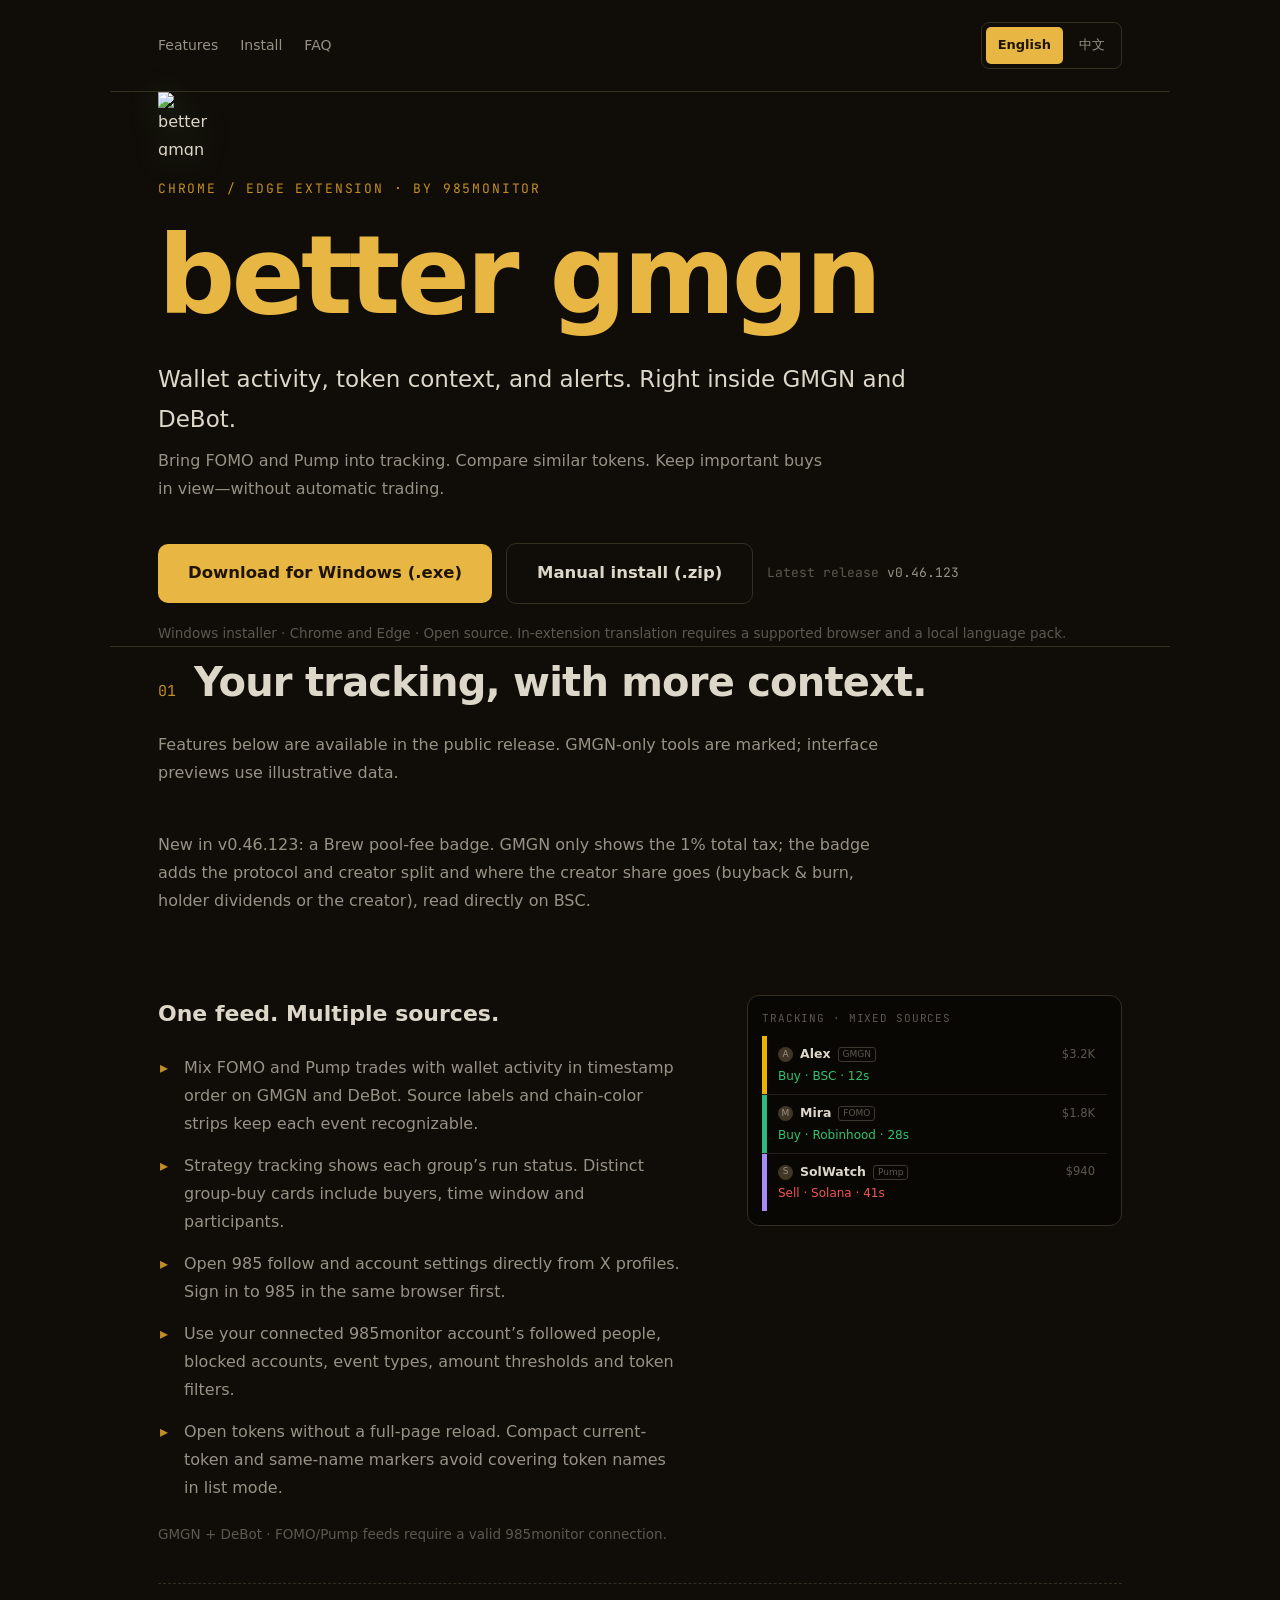
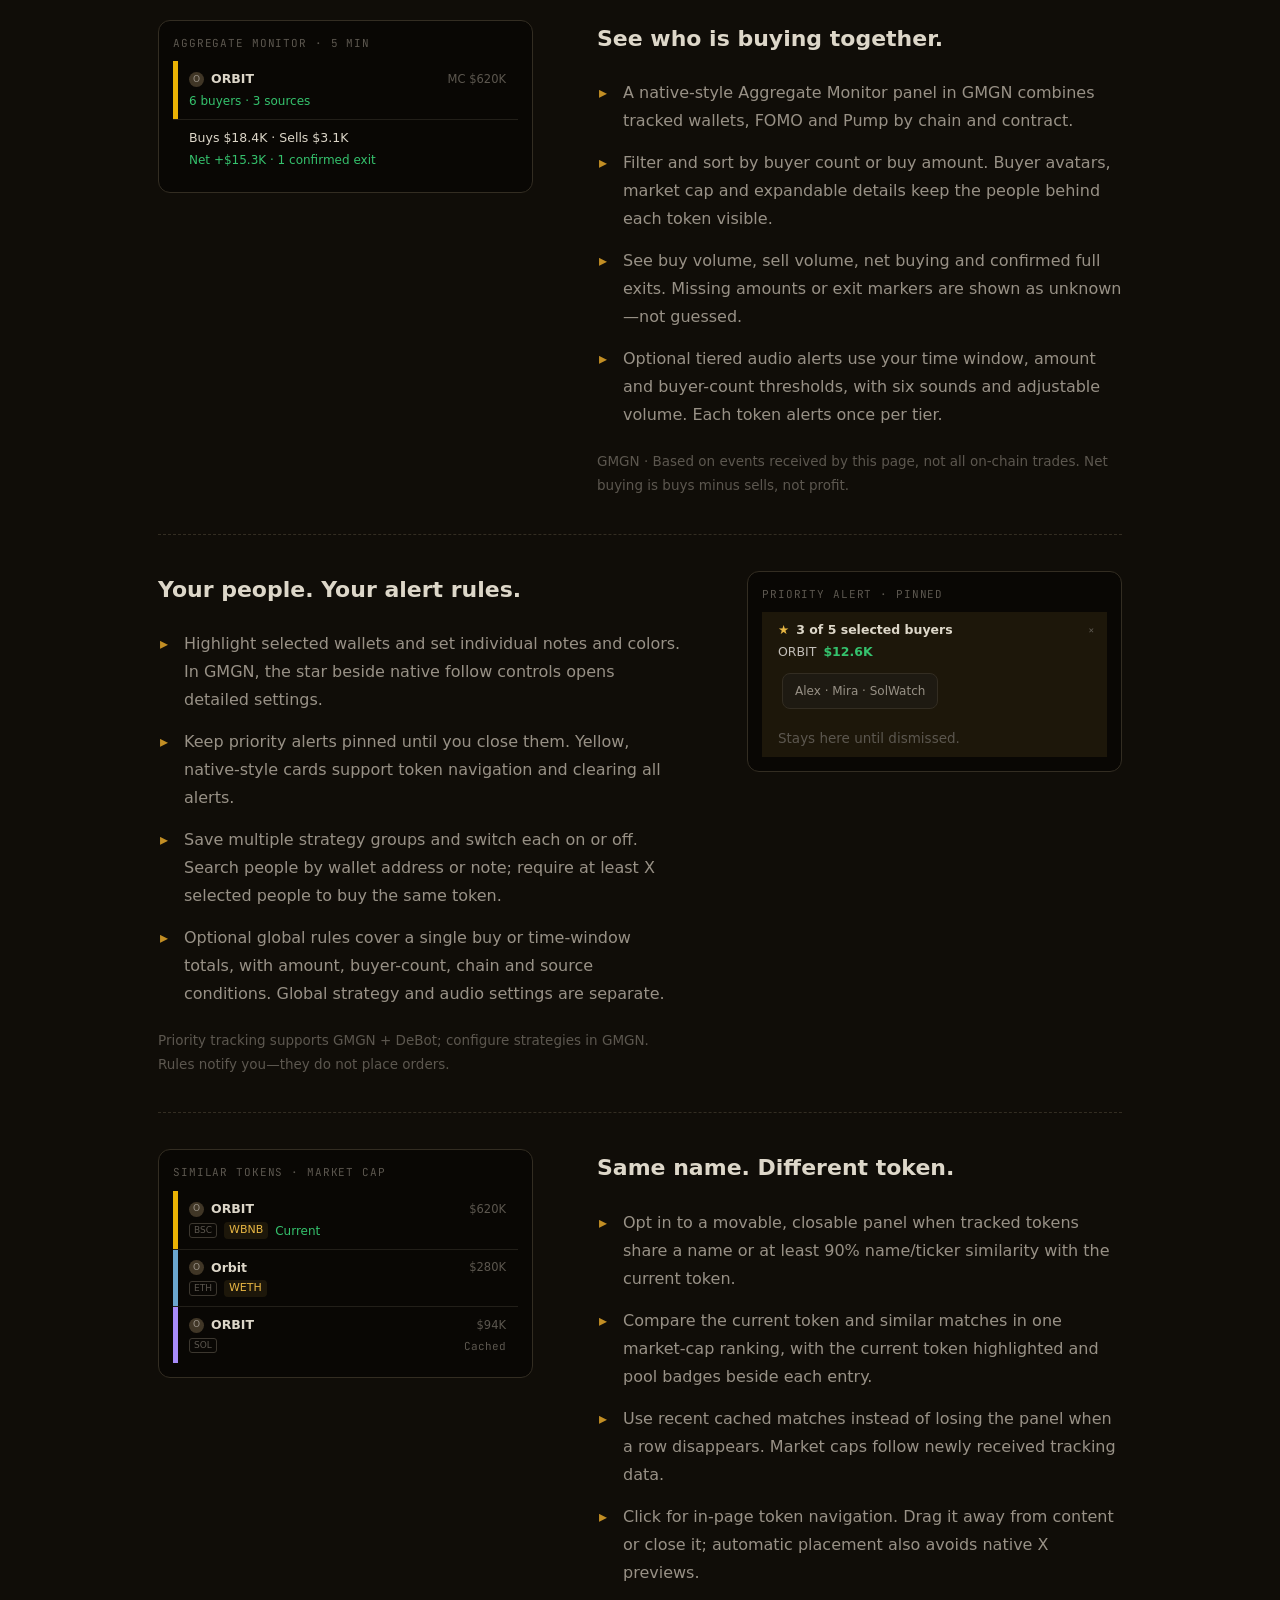
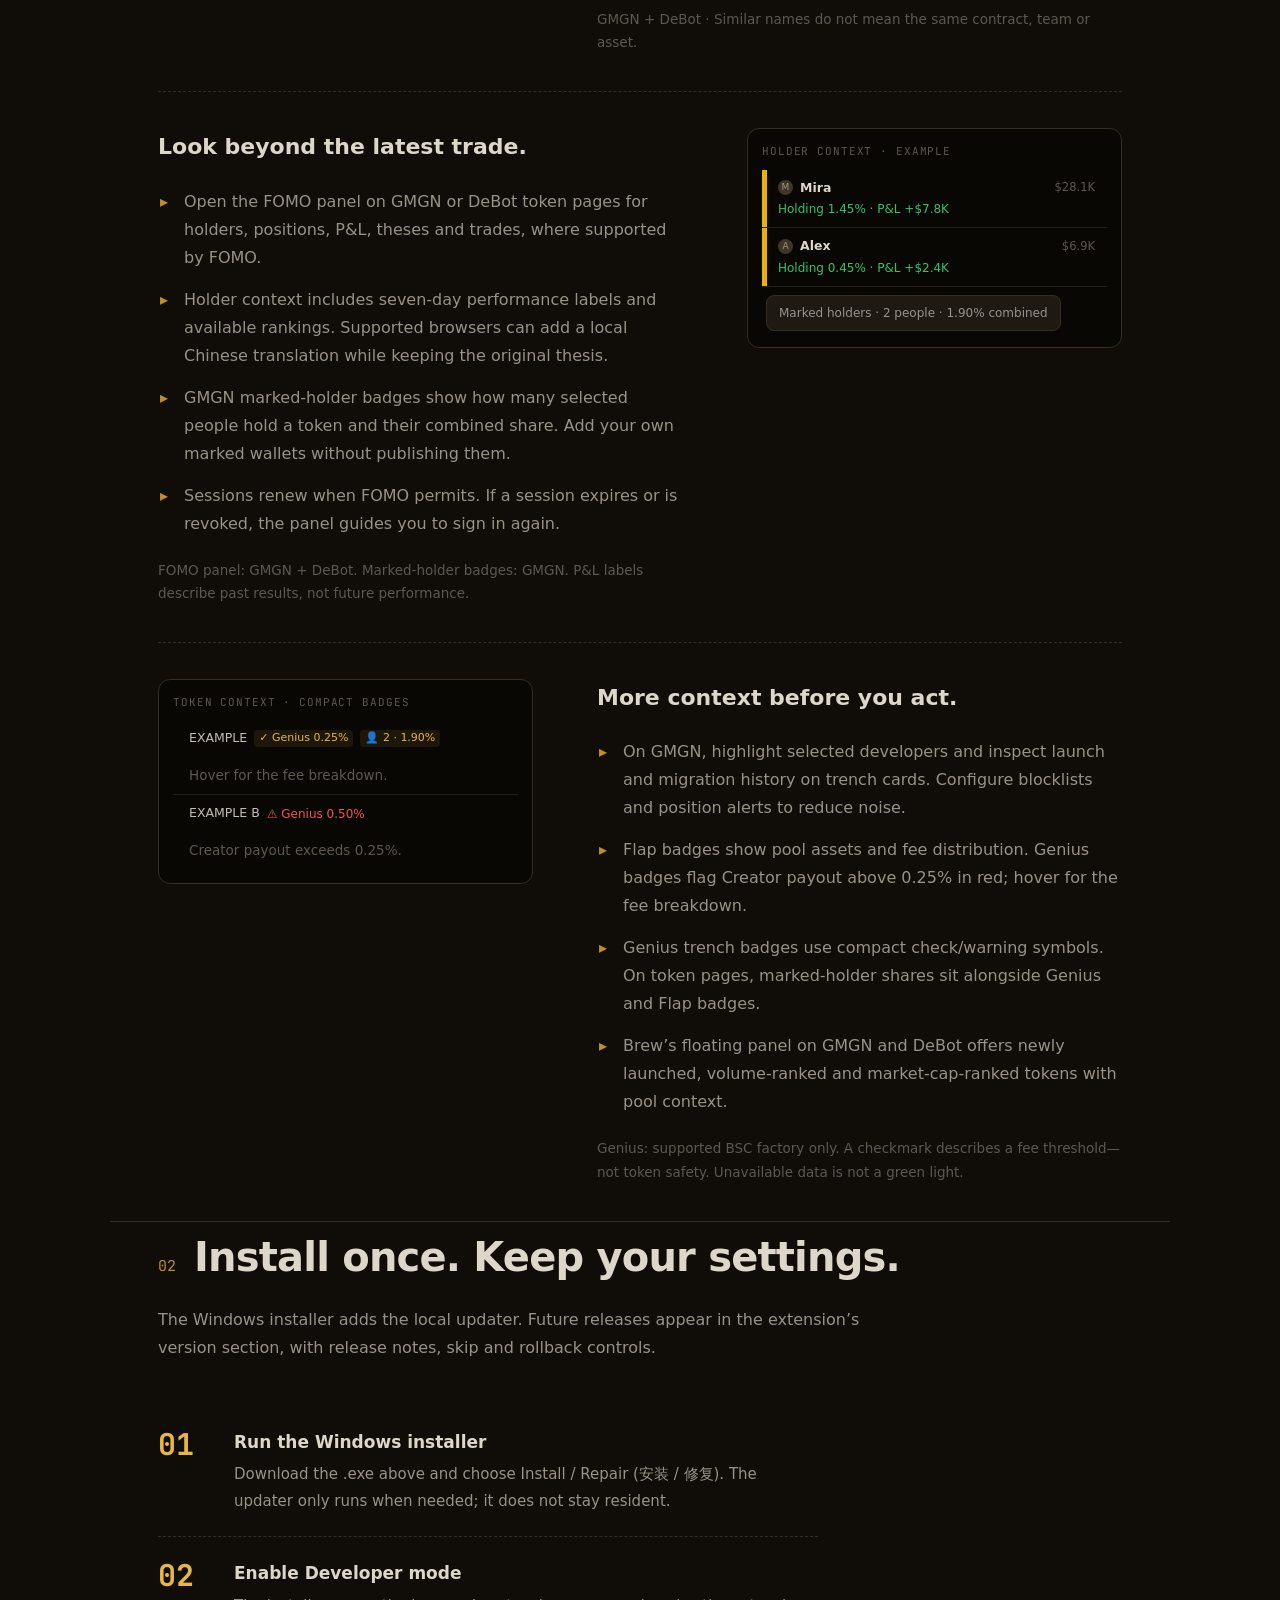
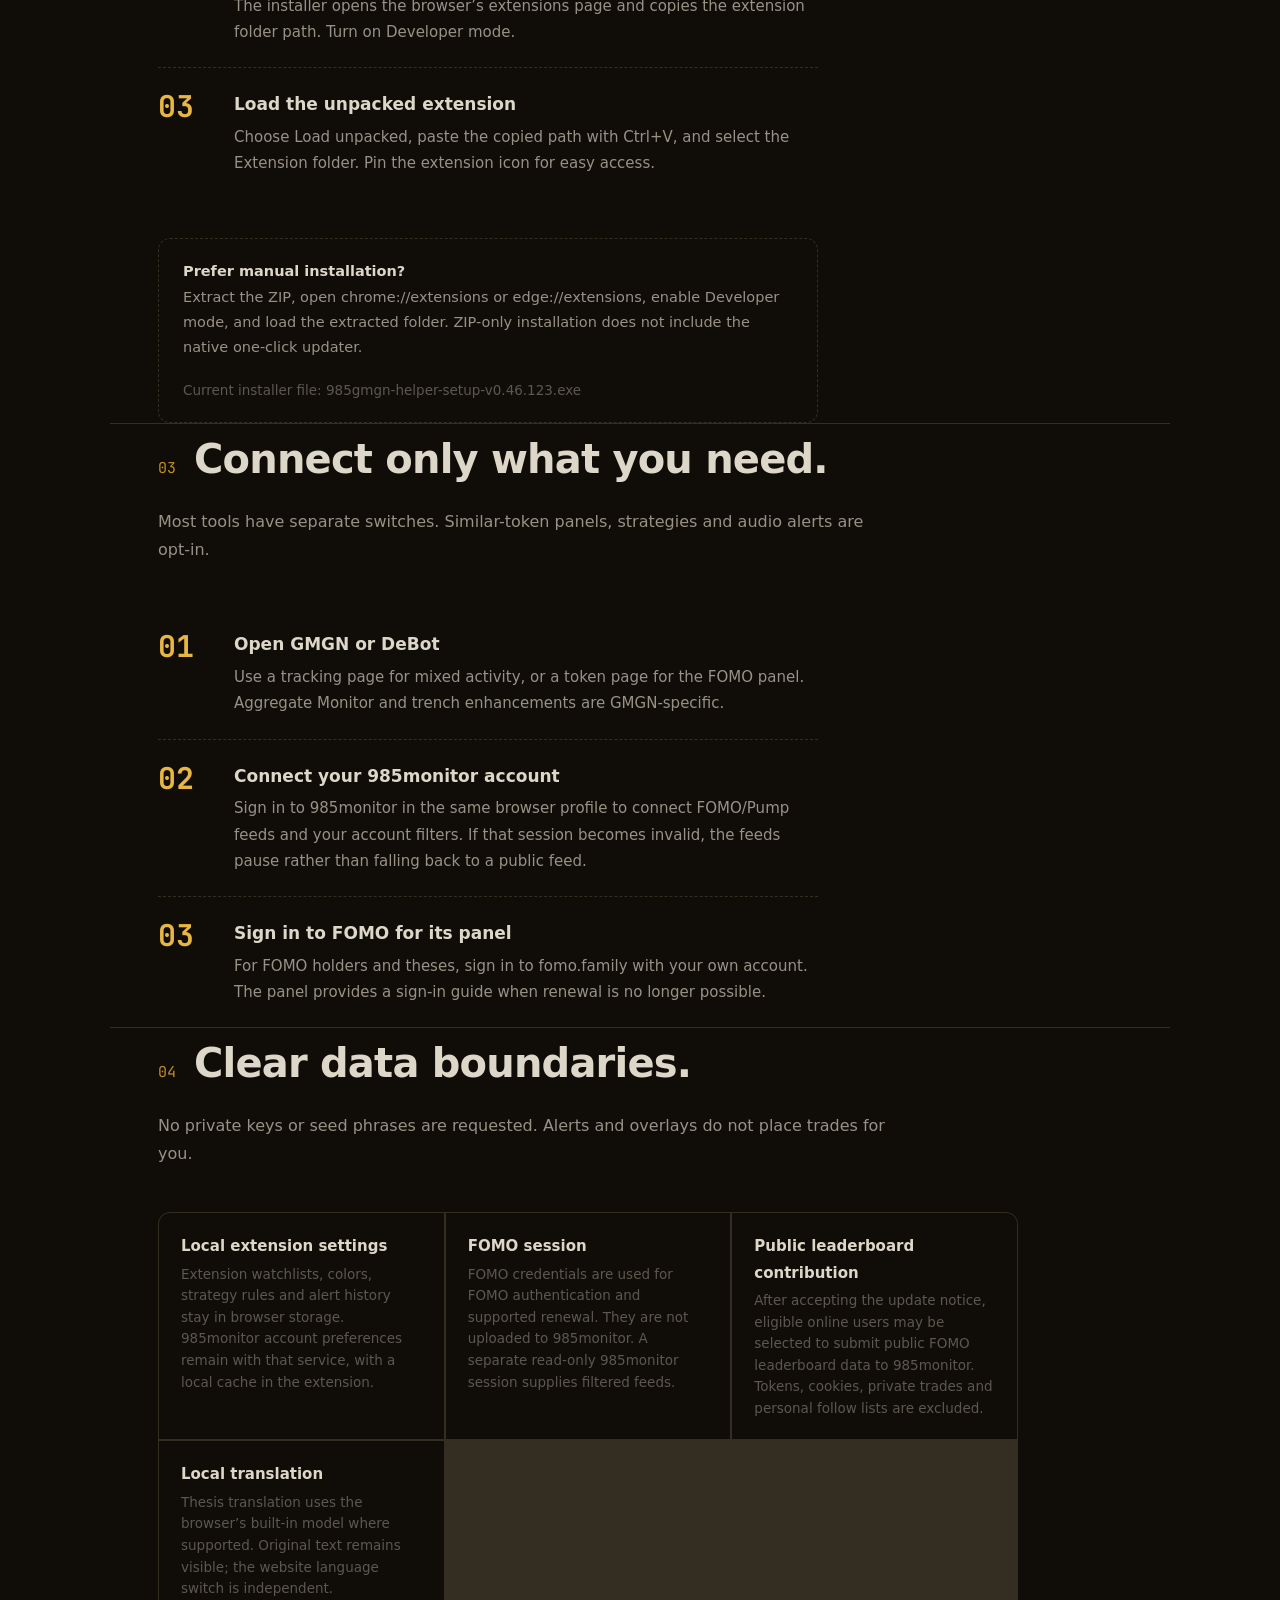
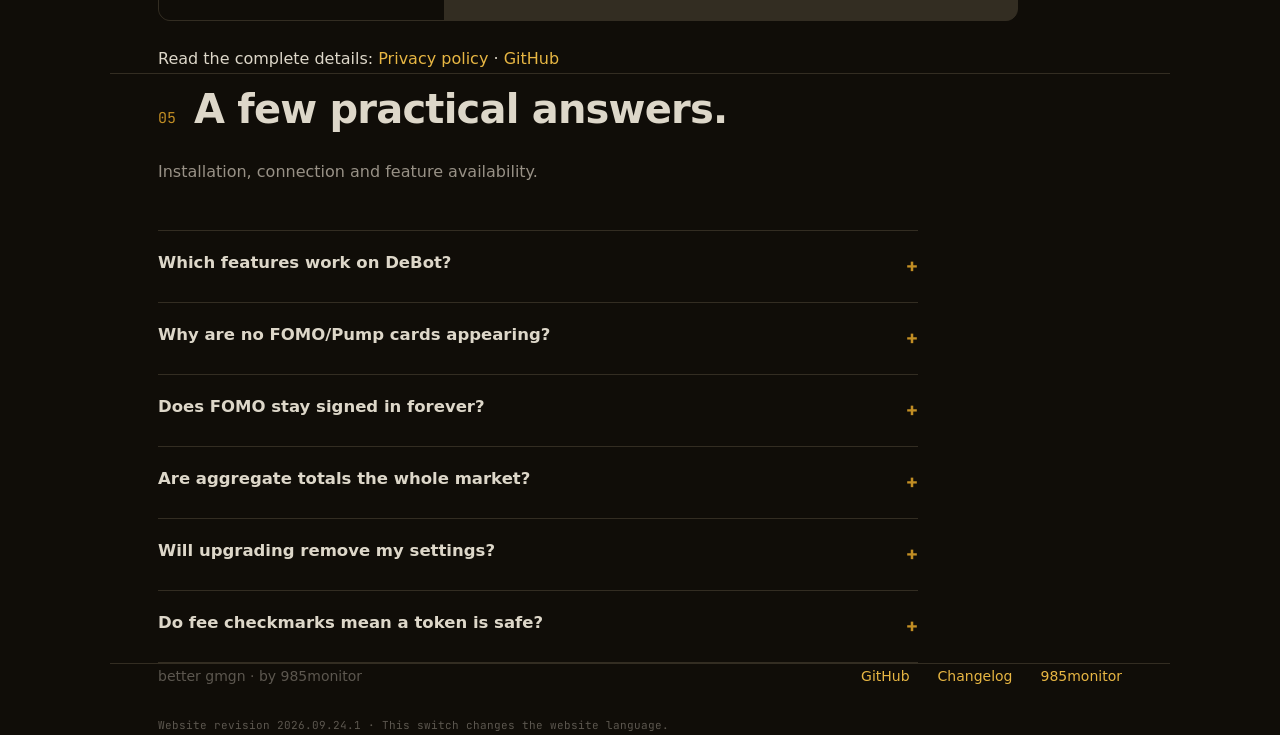
==== commit 1d90d014: "feat: Brew pool-fee badge Brew（brewfamily.dev）发的币不收代币税，手续费是 PancakeSwap V3 池子的 费率档，GMGN 只显示成「总税率 1%」" ====
--- a/site/index.html
+++ b/site/index.html
@@ -166,16 +166,16 @@
  <p data-zh="钱包动态、代币信息与重点提醒，直接融入 GMGN 和 DeBot。" class="tagline">Wallet activity, token context, and alerts. Right inside GMGN and DeBot.</p>
  <p data-zh="把 FOMO / Pump 买卖带进追踪流，聚合买入动向、对比相似币，让重要交易持续可见；不自动执行交易。" class="sub">Bring FOMO and Pump into tracking. Compare similar tokens. Keep important buys in view—without automatic trading.</p>
  <div class="dl">
- <a data-zh="下载 Windows 安装器 (.exe)" class="btn btn-gold" id="dl-exe" href="dl/985gmgn-helper-setup-v0.46.122.exe" download>Download for Windows (.exe)</a>
- <a data-zh="手动安装 (.zip)" class="btn btn-ghost" id="dl-zip" href="dl/985gmgn-helper-v0.46.122.zip" download>Manual install (.zip)</a>
- <span class="ver" id="ver"><span data-zh="最新版本">Latest release</span> <b id="release-version">v0.46.122</b></span>
+ <a data-zh="下载 Windows 安装器 (.exe)" class="btn btn-gold" id="dl-exe" href="dl/985gmgn-helper-setup-v0.46.123.exe" download>Download for Windows (.exe)</a>
+ <a data-zh="手动安装 (.zip)" class="btn btn-ghost" id="dl-zip" href="dl/985gmgn-helper-v0.46.123.zip" download>Manual install (.zip)</a>
+ <span class="ver" id="ver"><span data-zh="最新版本">Latest release</span> <b id="release-version">v0.46.123</b></span>
  </div>
  <p data-zh="Windows 安装器 · 支持 Chrome / Edge · 代码开源。插件内观点翻译需浏览器支持并下载本地语言包。" class="env">Windows installer · Chrome and Edge · Open source. In-extension translation requires a supported browser and a local language pack.</p>
 </header>
 <section class="wrap" id="features">
  <div class="sec-head rv"><span class="sec-no">01</span><h2 data-zh="不只看推送，更看懂追踪。">Your tracking, with more context.</h2></div>
  <p data-zh="以下介绍以当前公开版为准，GMGN 专属功能会单独标明；界面示意使用演示数据。" class="sec-lede rv">Features below are available in the public release. GMGN-only tools are marked; interface previews use illustrative data.</p>
- <p class="sec-lede rv" data-zh="v0.46.122：同名 / 相似币浮窗改为默认开启，老用户升级后自动打开一次，之后自己关掉会一直保持关闭；透明度仍默认 0%，调过的值照常保留。">New in v0.46.122: the Similar Token panel is now on by default and is switched on once for existing users after updating; if you turn it off afterwards it stays off. Transparency still defaults to 0%, and any value you have set is kept.</p>
+ <p class="sec-lede rv" data-zh="v0.46.123：新增 Brew 池子税徽章——GMGN 只显示 1% 总税率，徽章补上平台与创作者各拿多少、创作者那份是回购销毁、分红给持有人还是归创作者；数据直读 BSC 链上。">New in v0.46.123: a Brew pool-fee badge. GMGN only shows the 1% total tax; the badge adds the protocol and creator split and where the creator share goes (buyback &amp; burn, holder dividends or the creator), read directly on BSC.</p>
 
 <div class="feat rv">
   <div><h3 data-zh="FOMO / Pump，融入原生追踪流。">One feed. Multiple sources.</h3><ul><li data-zh="在 GMGN / DeBot 钱包追踪中，按时间混排 FOMO 和 Pump 成交；来源标签与链色细条帮助区分推送。">Mix FOMO and Pump trades with wallet activity in timestamp order on GMGN and DeBot. Source labels and chain-color strips keep each event recognizable.</li>
@@ -223,7 +223,7 @@
 </section>
 <section class="wrap" id="install"><div class="sec-head rv"><span class="sec-no">02</span><h2 data-zh="一次安装，配置持续保留。">Install once. Keep your settings.</h2></div><p data-zh="Windows 安装器同时安装本地更新器。后续版本可在插件版本区查看简短说明、升级、跳过或回退。" class="sec-lede rv">The Windows installer adds the local updater. Future releases appear in the extension’s version section, with release notes, skip and rollback controls.</p>
 <div class="steps rv"><div class="step"><div><h4 data-zh="运行 Windows 安装器">Run the Windows installer</h4><p data-zh="下载上方 .exe，运行后选择「安装 / 修复」。更新器只在需要时运行，不常驻后台。">Download the .exe above and choose Install / Repair (安装 / 修复). The updater only runs when needed; it does not stay resident.</p></div></div><div class="step"><div><h4 data-zh="开启开发者模式">Enable Developer mode</h4><p data-zh="安装器会打开浏览器扩展页，并把扩展目录复制到剪贴板；开启「开发者模式」。">The installer opens the browser’s extensions page and copies the extension folder path. Turn on Developer mode.</p></div></div><div class="step"><div><h4 data-zh="加载已解压的扩展程序">Load the unpacked extension</h4><p data-zh="点击「加载已解压的扩展程序」，用 Ctrl+V 粘贴路径，选择 Extension 文件夹；可把插件图标固定到工具栏。">Choose Load unpacked, paste the copied path with Ctrl+V, and select the Extension folder. Pin the extension icon for easy access.</p></div></div></div>
-<div class="alt rv"><b data-zh="想手动安装？">Prefer manual installation?</b><p data-zh="解压 ZIP，在 chrome://extensions 或 edge://extensions 开启开发者模式，加载解压目录。仅用 ZIP 安装不包含本地一键更新器。">Extract the ZIP, open chrome://extensions or edge://extensions, enable Developer mode, and load the extracted folder. ZIP-only installation does not include the native one-click updater.</p><p class="env"><span data-zh="当前安装器文件：">Current installer file:</span> <span class="path" id="exe-name">985gmgn-helper-setup-v0.46.122.exe</span></p></div></section>
+<div class="alt rv"><b data-zh="想手动安装？">Prefer manual installation?</b><p data-zh="解压 ZIP，在 chrome://extensions 或 edge://extensions 开启开发者模式，加载解压目录。仅用 ZIP 安装不包含本地一键更新器。">Extract the ZIP, open chrome://extensions or edge://extensions, enable Developer mode, and load the extracted folder. ZIP-only installation does not include the native one-click updater.</p><p class="env"><span data-zh="当前安装器文件：">Current installer file:</span> <span class="path" id="exe-name">985gmgn-helper-setup-v0.46.123.exe</span></p></div></section>
 <section class="wrap" id="setup"><div class="sec-head rv"><span class="sec-no">03</span><h2 data-zh="按需连接，按需开启。">Connect only what you need.</h2></div><p data-zh="各项功能独立开关；相似币浮窗、策略与声音提醒需要按需开启。" class="sec-lede rv">Most tools have separate switches. Similar-token panels, strategies and audio alerts are opt-in.</p>
 <div class="steps rv"><div class="step"><div><h4 data-zh="打开 GMGN 或 DeBot">Open GMGN or DeBot</h4><p data-zh="追踪页查看混排动态，代币页使用 FOMO 小窗；聚合监控与战壕增强为 GMGN 专属。">Use a tracking page for mixed activity, or a token page for the FOMO panel. Aggregate Monitor and trench enhancements are GMGN-specific.</p></div></div><div class="step"><div><h4 data-zh="连接 985monitor 账号">Connect your 985monitor account</h4><p data-zh="在同一浏览器配置文件中登录 985monitor，连接 FOMO/Pump 推送和账号过滤规则。账号会话失效时停止推送，不回退到公共全量源。">Sign in to 985monitor in the same browser profile to connect FOMO/Pump feeds and your account filters. If that session becomes invalid, the feeds pause rather than falling back to a public feed.</p></div></div><div class="step"><div><h4 data-zh="登录 FOMO 以使用小窗">Sign in to FOMO for its panel</h4><p data-zh="查看 FOMO 持有人和观点需登录自己的 fomo.family 账号；无法续期时，小窗会提供重新登录指引。">For FOMO holders and theses, sign in to fomo.family with your own account. The panel provides a sign-in guide when renewal is no longer possible.</p></div></div></div></section>
 <section class="wrap" id="privacy"><div class="sec-head rv"><span class="sec-no">04</span><h2 data-zh="数据边界，清楚可查。">Clear data boundaries.</h2></div><p data-zh="不索取私钥或助记词；提醒和浮窗不代用户执行交易。" class="sec-lede rv">No private keys or seed phrases are requested. Alerts and overlays do not place trades for you.</p>
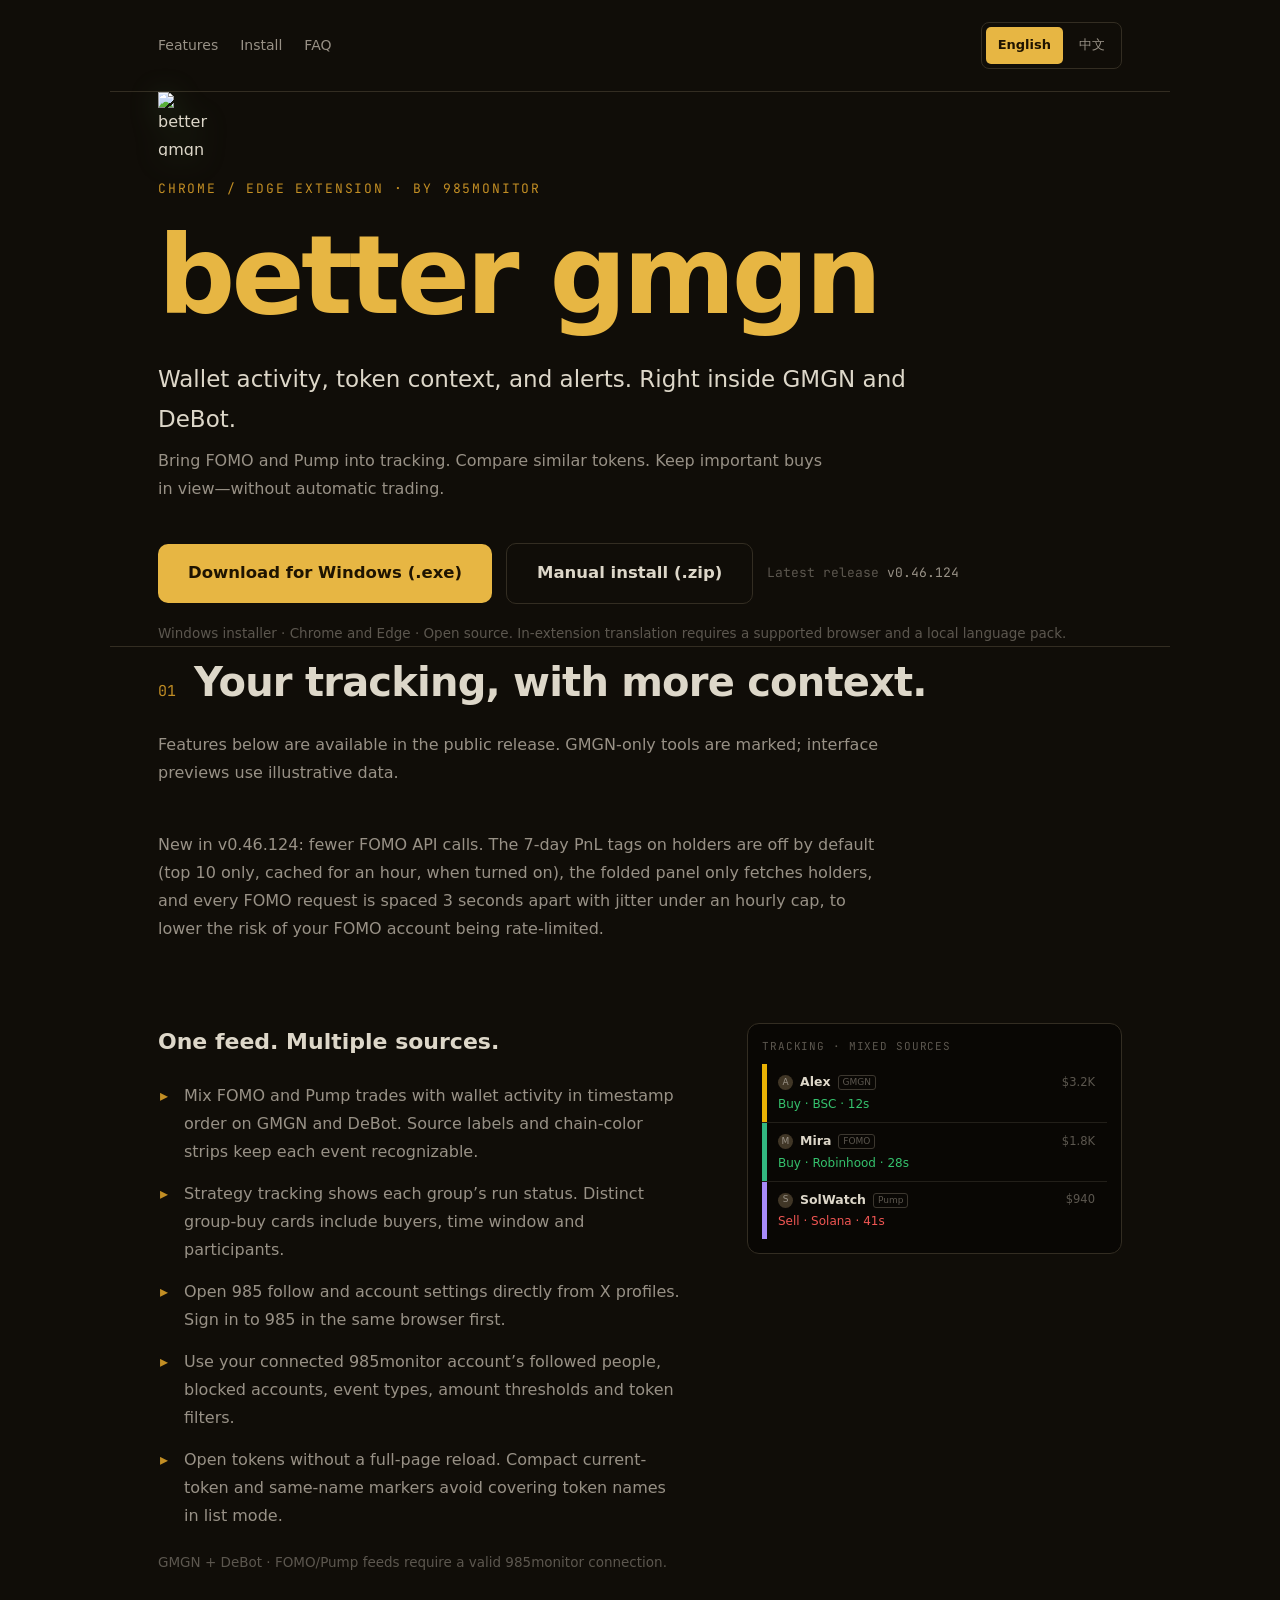
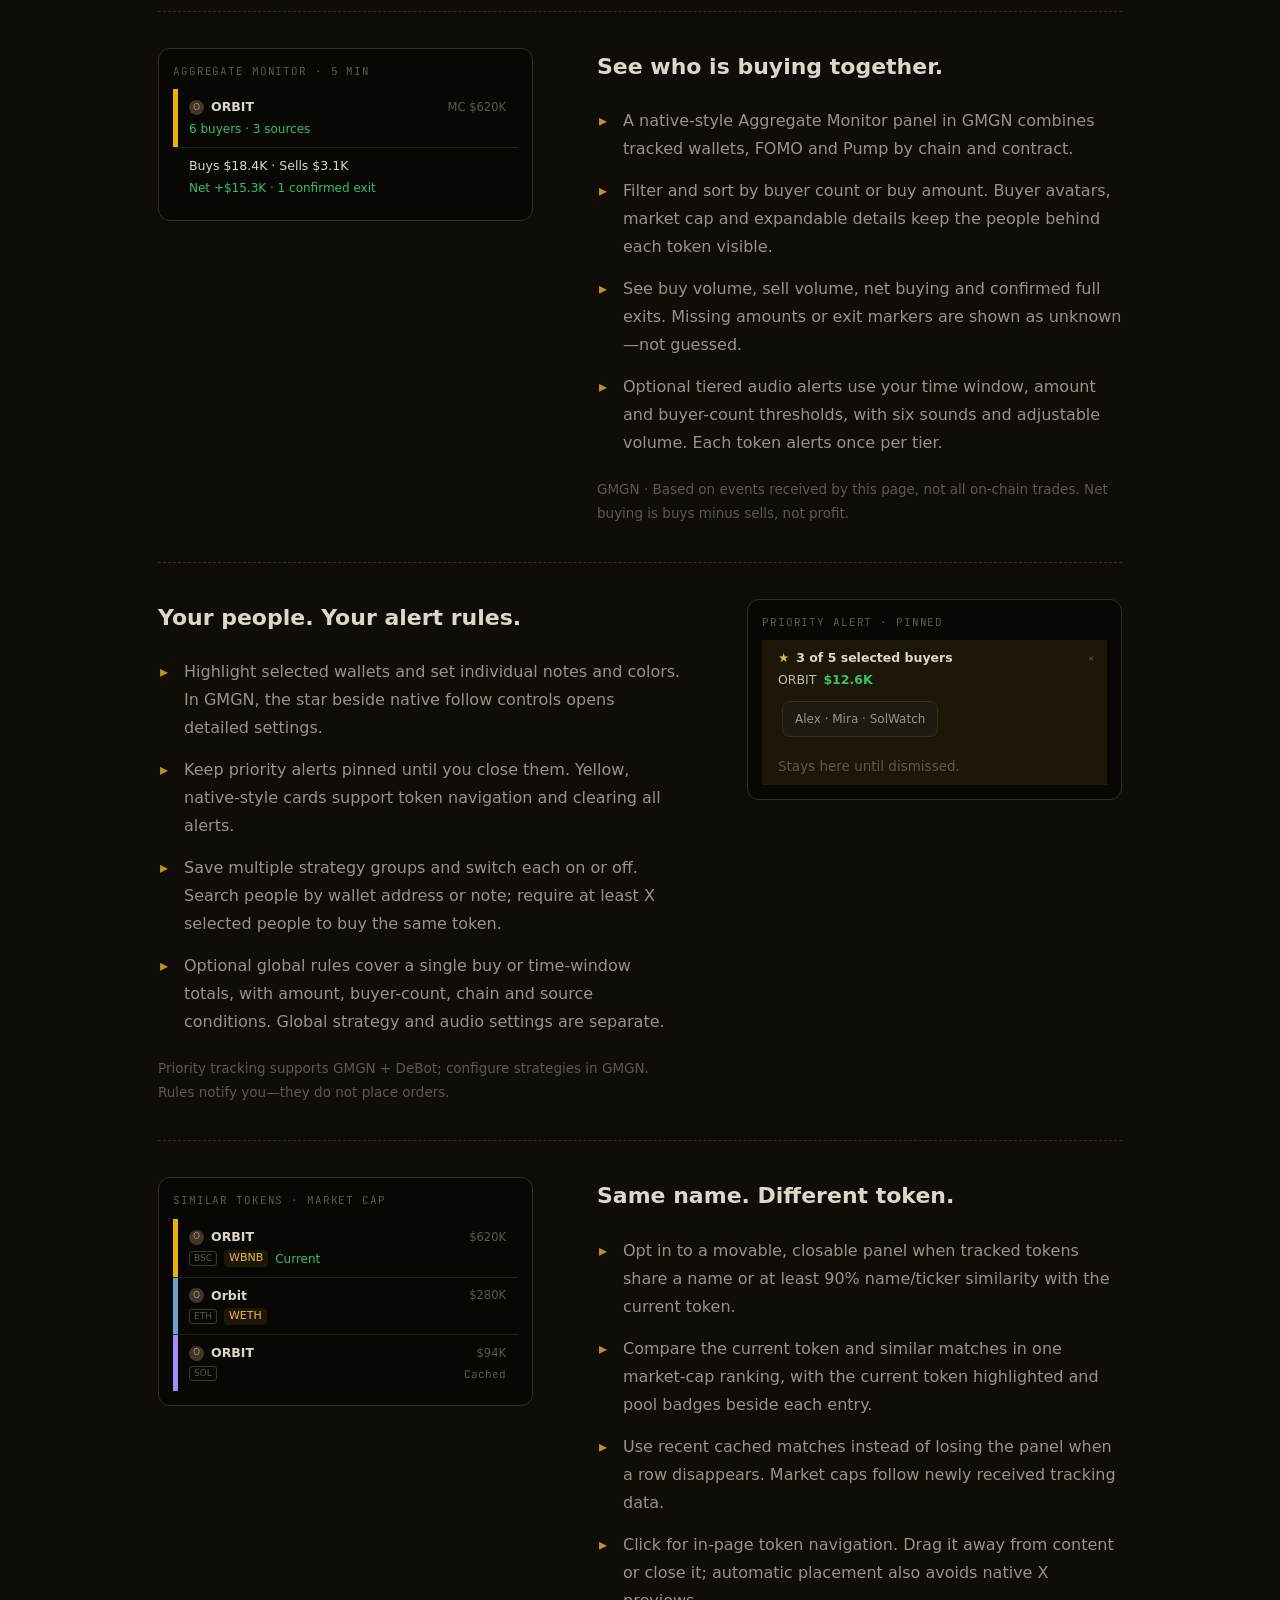
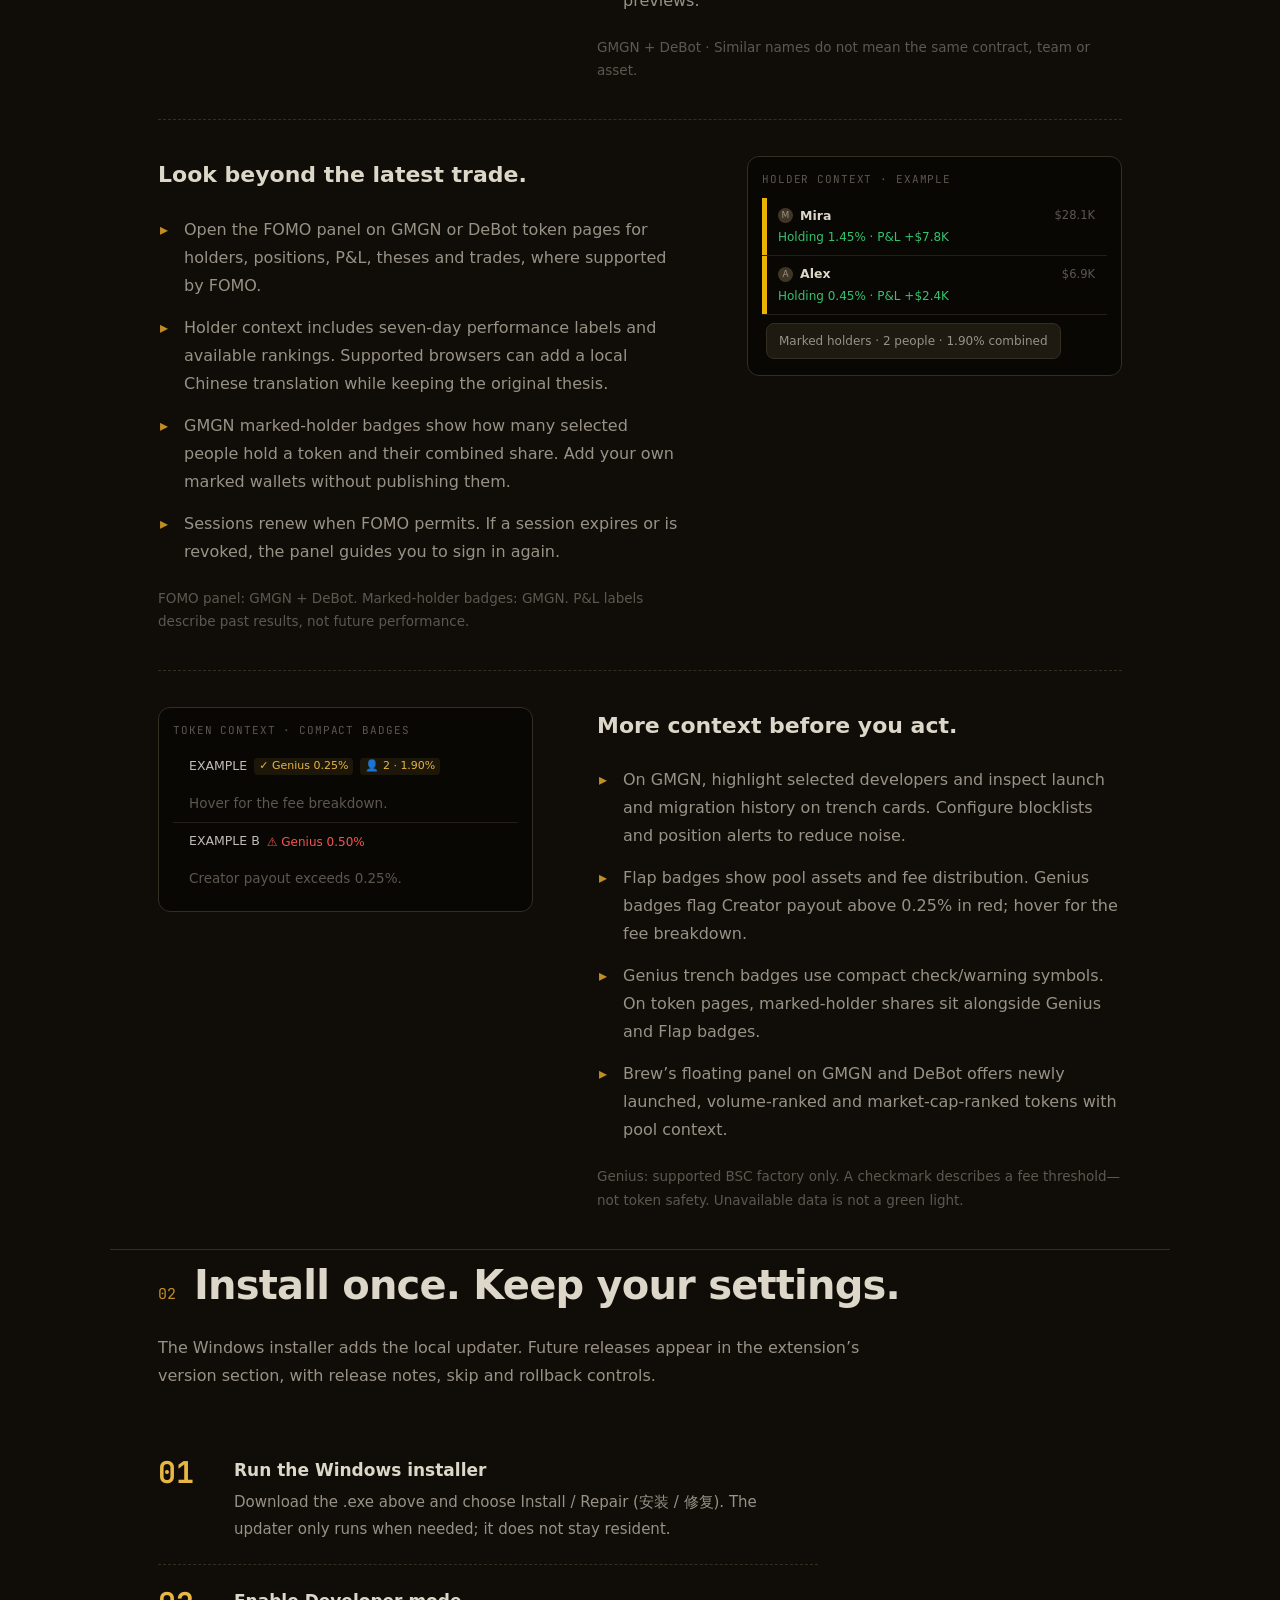
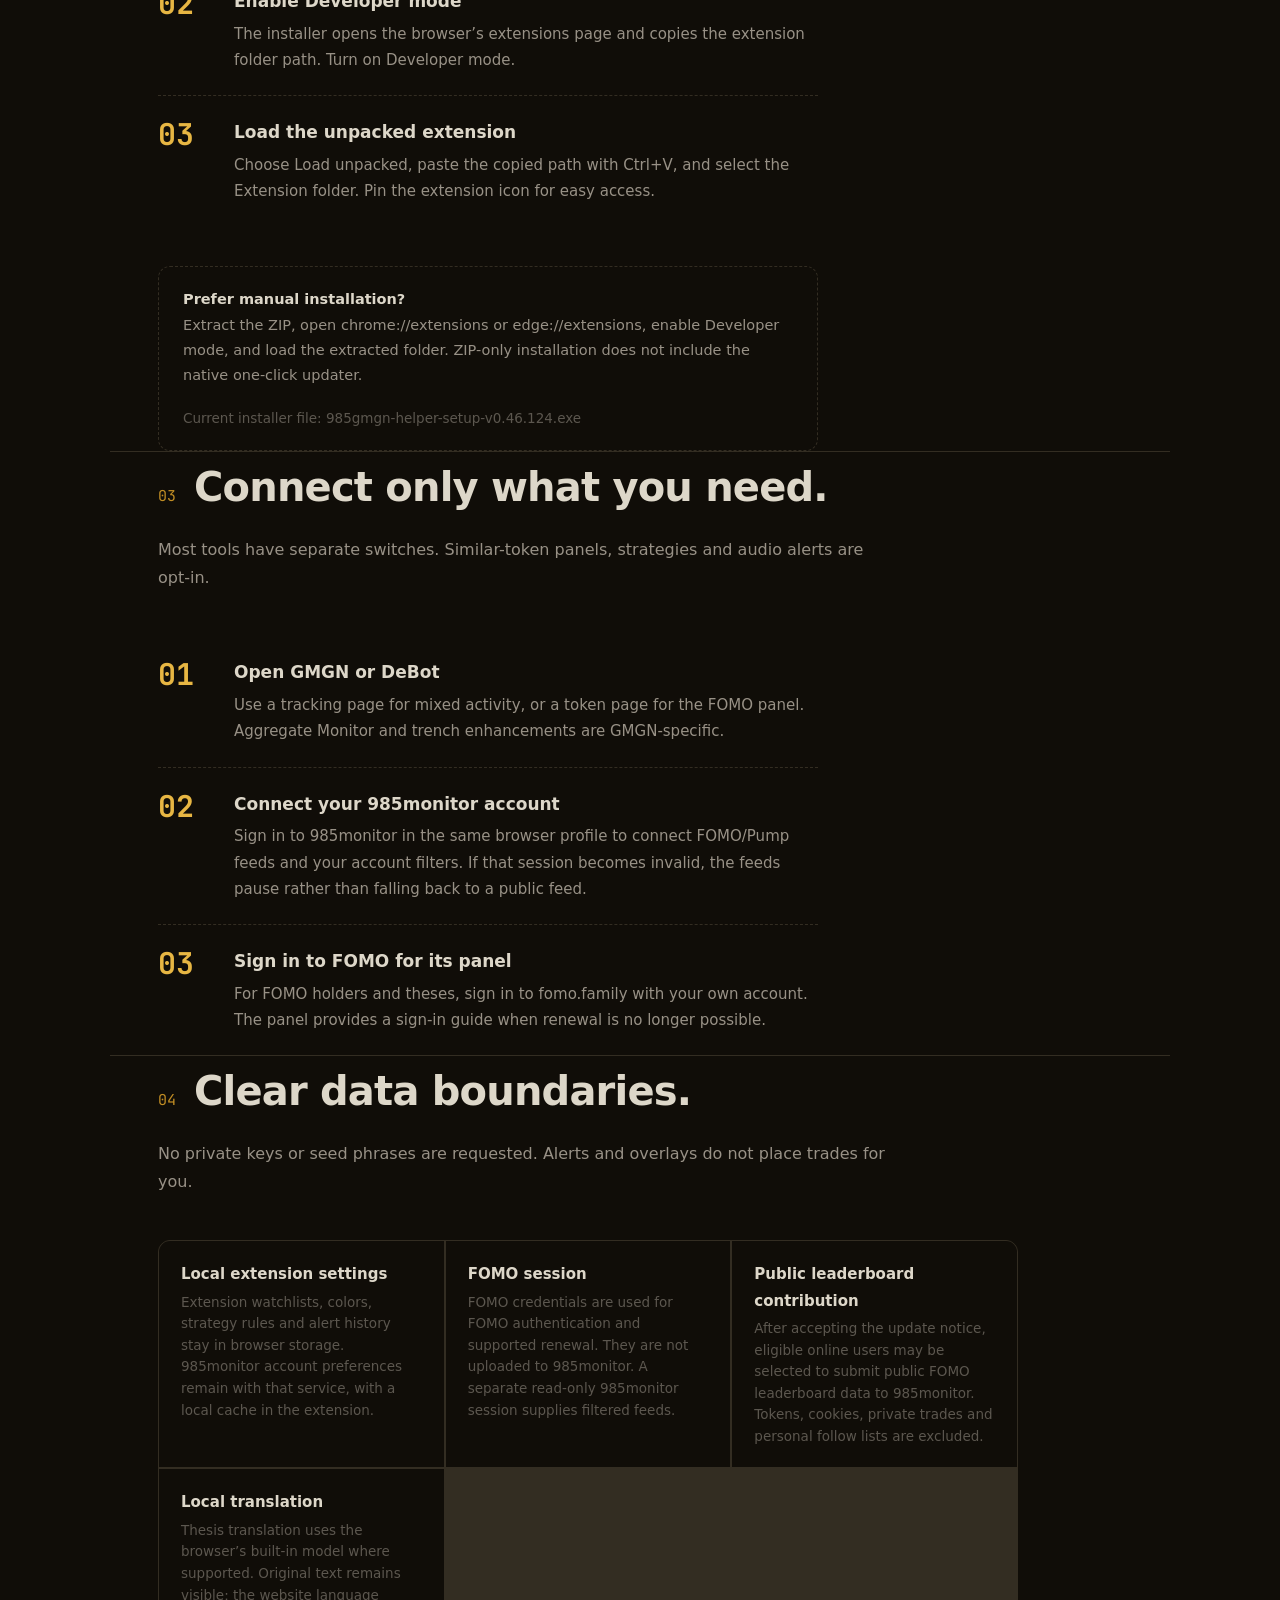
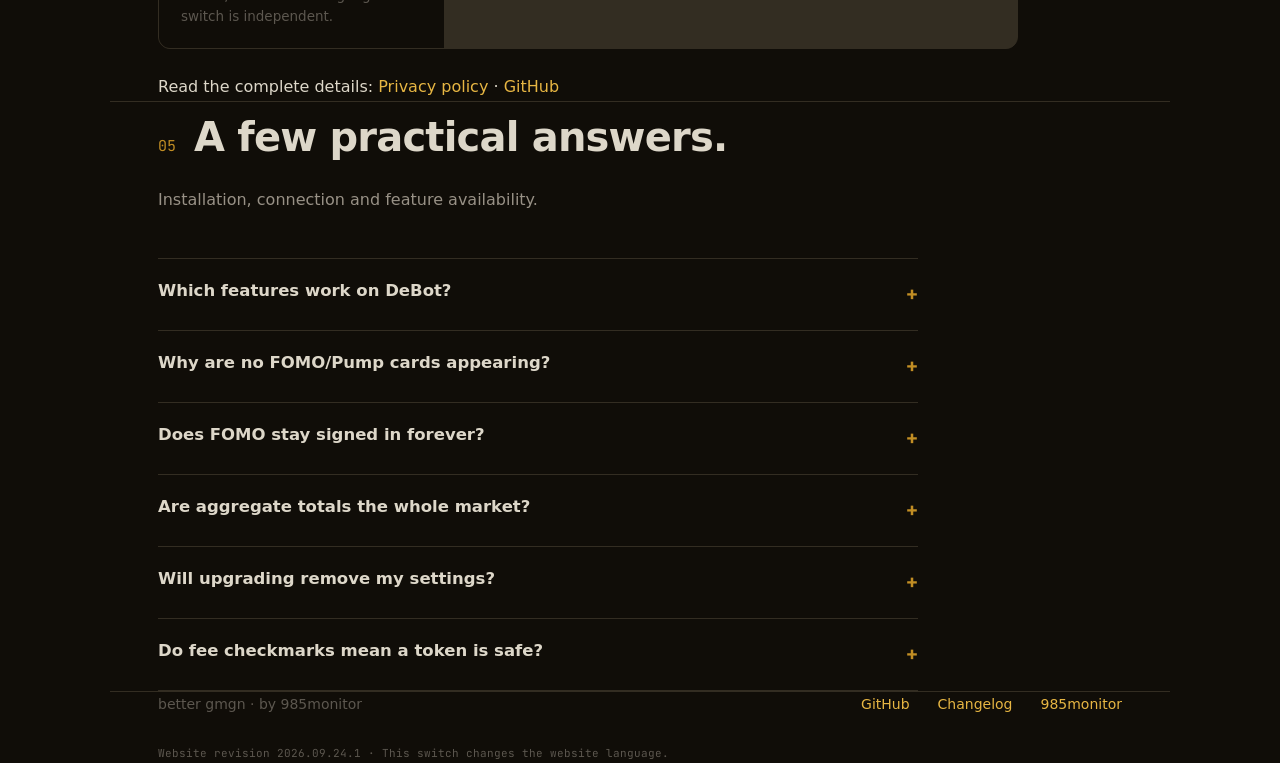
==== commit 61c5e0a7: "feat: cut FOMO API calls to lower account ban risk - 7-day PnL tags on holders are off by default; w" ====
--- a/site/index.html
+++ b/site/index.html
@@ -166,16 +166,16 @@
  <p data-zh="钱包动态、代币信息与重点提醒，直接融入 GMGN 和 DeBot。" class="tagline">Wallet activity, token context, and alerts. Right inside GMGN and DeBot.</p>
  <p data-zh="把 FOMO / Pump 买卖带进追踪流，聚合买入动向、对比相似币，让重要交易持续可见；不自动执行交易。" class="sub">Bring FOMO and Pump into tracking. Compare similar tokens. Keep important buys in view—without automatic trading.</p>
  <div class="dl">
- <a data-zh="下载 Windows 安装器 (.exe)" class="btn btn-gold" id="dl-exe" href="dl/985gmgn-helper-setup-v0.46.123.exe" download>Download for Windows (.exe)</a>
- <a data-zh="手动安装 (.zip)" class="btn btn-ghost" id="dl-zip" href="dl/985gmgn-helper-v0.46.123.zip" download>Manual install (.zip)</a>
- <span class="ver" id="ver"><span data-zh="最新版本">Latest release</span> <b id="release-version">v0.46.123</b></span>
+ <a data-zh="下载 Windows 安装器 (.exe)" class="btn btn-gold" id="dl-exe" href="dl/985gmgn-helper-setup-v0.46.124.exe" download>Download for Windows (.exe)</a>
+ <a data-zh="手动安装 (.zip)" class="btn btn-ghost" id="dl-zip" href="dl/985gmgn-helper-v0.46.124.zip" download>Manual install (.zip)</a>
+ <span class="ver" id="ver"><span data-zh="最新版本">Latest release</span> <b id="release-version">v0.46.124</b></span>
  </div>
  <p data-zh="Windows 安装器 · 支持 Chrome / Edge · 代码开源。插件内观点翻译需浏览器支持并下载本地语言包。" class="env">Windows installer · Chrome and Edge · Open source. In-extension translation requires a supported browser and a local language pack.</p>
 </header>
 <section class="wrap" id="features">
  <div class="sec-head rv"><span class="sec-no">01</span><h2 data-zh="不只看推送，更看懂追踪。">Your tracking, with more context.</h2></div>
  <p data-zh="以下介绍以当前公开版为准，GMGN 专属功能会单独标明；界面示意使用演示数据。" class="sec-lede rv">Features below are available in the public release. GMGN-only tools are marked; interface previews use illustrative data.</p>
- <p class="sec-lede rv" data-zh="v0.46.123：新增 Brew 池子税徽章——GMGN 只显示 1% 总税率，徽章补上平台与创作者各拿多少、创作者那份是回购销毁、分红给持有人还是归创作者；数据直读 BSC 链上。">New in v0.46.123: a Brew pool-fee badge. GMGN only shows the 1% total tax; the badge adds the protocol and creator split and where the creator share goes (buyback &amp; burn, holder dividends or the creator), read directly on BSC.</p>
+ <p class="sec-lede rv" data-zh="v0.46.124：降低 fomo 调用频率——持仓者 7 天盈亏默认关闭（打开后只查前 10 名、缓存 1 小时），浮窗折叠时只拉持仓者，所有 fomo 请求间隔 3 秒加随机抖动并设每小时上限，减少账号被风控的风险。">New in v0.46.124: fewer FOMO API calls. The 7-day PnL tags on holders are off by default (top 10 only, cached for an hour, when turned on), the folded panel only fetches holders, and every FOMO request is spaced 3 seconds apart with jitter under an hourly cap, to lower the risk of your FOMO account being rate-limited.</p>
 
 <div class="feat rv">
   <div><h3 data-zh="FOMO / Pump，融入原生追踪流。">One feed. Multiple sources.</h3><ul><li data-zh="在 GMGN / DeBot 钱包追踪中，按时间混排 FOMO 和 Pump 成交；来源标签与链色细条帮助区分推送。">Mix FOMO and Pump trades with wallet activity in timestamp order on GMGN and DeBot. Source labels and chain-color strips keep each event recognizable.</li>
@@ -223,7 +223,7 @@
 </section>
 <section class="wrap" id="install"><div class="sec-head rv"><span class="sec-no">02</span><h2 data-zh="一次安装，配置持续保留。">Install once. Keep your settings.</h2></div><p data-zh="Windows 安装器同时安装本地更新器。后续版本可在插件版本区查看简短说明、升级、跳过或回退。" class="sec-lede rv">The Windows installer adds the local updater. Future releases appear in the extension’s version section, with release notes, skip and rollback controls.</p>
 <div class="steps rv"><div class="step"><div><h4 data-zh="运行 Windows 安装器">Run the Windows installer</h4><p data-zh="下载上方 .exe，运行后选择「安装 / 修复」。更新器只在需要时运行，不常驻后台。">Download the .exe above and choose Install / Repair (安装 / 修复). The updater only runs when needed; it does not stay resident.</p></div></div><div class="step"><div><h4 data-zh="开启开发者模式">Enable Developer mode</h4><p data-zh="安装器会打开浏览器扩展页，并把扩展目录复制到剪贴板；开启「开发者模式」。">The installer opens the browser’s extensions page and copies the extension folder path. Turn on Developer mode.</p></div></div><div class="step"><div><h4 data-zh="加载已解压的扩展程序">Load the unpacked extension</h4><p data-zh="点击「加载已解压的扩展程序」，用 Ctrl+V 粘贴路径，选择 Extension 文件夹；可把插件图标固定到工具栏。">Choose Load unpacked, paste the copied path with Ctrl+V, and select the Extension folder. Pin the extension icon for easy access.</p></div></div></div>
-<div class="alt rv"><b data-zh="想手动安装？">Prefer manual installation?</b><p data-zh="解压 ZIP，在 chrome://extensions 或 edge://extensions 开启开发者模式，加载解压目录。仅用 ZIP 安装不包含本地一键更新器。">Extract the ZIP, open chrome://extensions or edge://extensions, enable Developer mode, and load the extracted folder. ZIP-only installation does not include the native one-click updater.</p><p class="env"><span data-zh="当前安装器文件：">Current installer file:</span> <span class="path" id="exe-name">985gmgn-helper-setup-v0.46.123.exe</span></p></div></section>
+<div class="alt rv"><b data-zh="想手动安装？">Prefer manual installation?</b><p data-zh="解压 ZIP，在 chrome://extensions 或 edge://extensions 开启开发者模式，加载解压目录。仅用 ZIP 安装不包含本地一键更新器。">Extract the ZIP, open chrome://extensions or edge://extensions, enable Developer mode, and load the extracted folder. ZIP-only installation does not include the native one-click updater.</p><p class="env"><span data-zh="当前安装器文件：">Current installer file:</span> <span class="path" id="exe-name">985gmgn-helper-setup-v0.46.124.exe</span></p></div></section>
 <section class="wrap" id="setup"><div class="sec-head rv"><span class="sec-no">03</span><h2 data-zh="按需连接，按需开启。">Connect only what you need.</h2></div><p data-zh="各项功能独立开关；相似币浮窗、策略与声音提醒需要按需开启。" class="sec-lede rv">Most tools have separate switches. Similar-token panels, strategies and audio alerts are opt-in.</p>
 <div class="steps rv"><div class="step"><div><h4 data-zh="打开 GMGN 或 DeBot">Open GMGN or DeBot</h4><p data-zh="追踪页查看混排动态，代币页使用 FOMO 小窗；聚合监控与战壕增强为 GMGN 专属。">Use a tracking page for mixed activity, or a token page for the FOMO panel. Aggregate Monitor and trench enhancements are GMGN-specific.</p></div></div><div class="step"><div><h4 data-zh="连接 985monitor 账号">Connect your 985monitor account</h4><p data-zh="在同一浏览器配置文件中登录 985monitor，连接 FOMO/Pump 推送和账号过滤规则。账号会话失效时停止推送，不回退到公共全量源。">Sign in to 985monitor in the same browser profile to connect FOMO/Pump feeds and your account filters. If that session becomes invalid, the feeds pause rather than falling back to a public feed.</p></div></div><div class="step"><div><h4 data-zh="登录 FOMO 以使用小窗">Sign in to FOMO for its panel</h4><p data-zh="查看 FOMO 持有人和观点需登录自己的 fomo.family 账号；无法续期时，小窗会提供重新登录指引。">For FOMO holders and theses, sign in to fomo.family with your own account. The panel provides a sign-in guide when renewal is no longer possible.</p></div></div></div></section>
 <section class="wrap" id="privacy"><div class="sec-head rv"><span class="sec-no">04</span><h2 data-zh="数据边界，清楚可查。">Clear data boundaries.</h2></div><p data-zh="不索取私钥或助记词；提醒和浮窗不代用户执行交易。" class="sec-lede rv">No private keys or seed phrases are requested. Alerts and overlays do not place trades for you.</p>
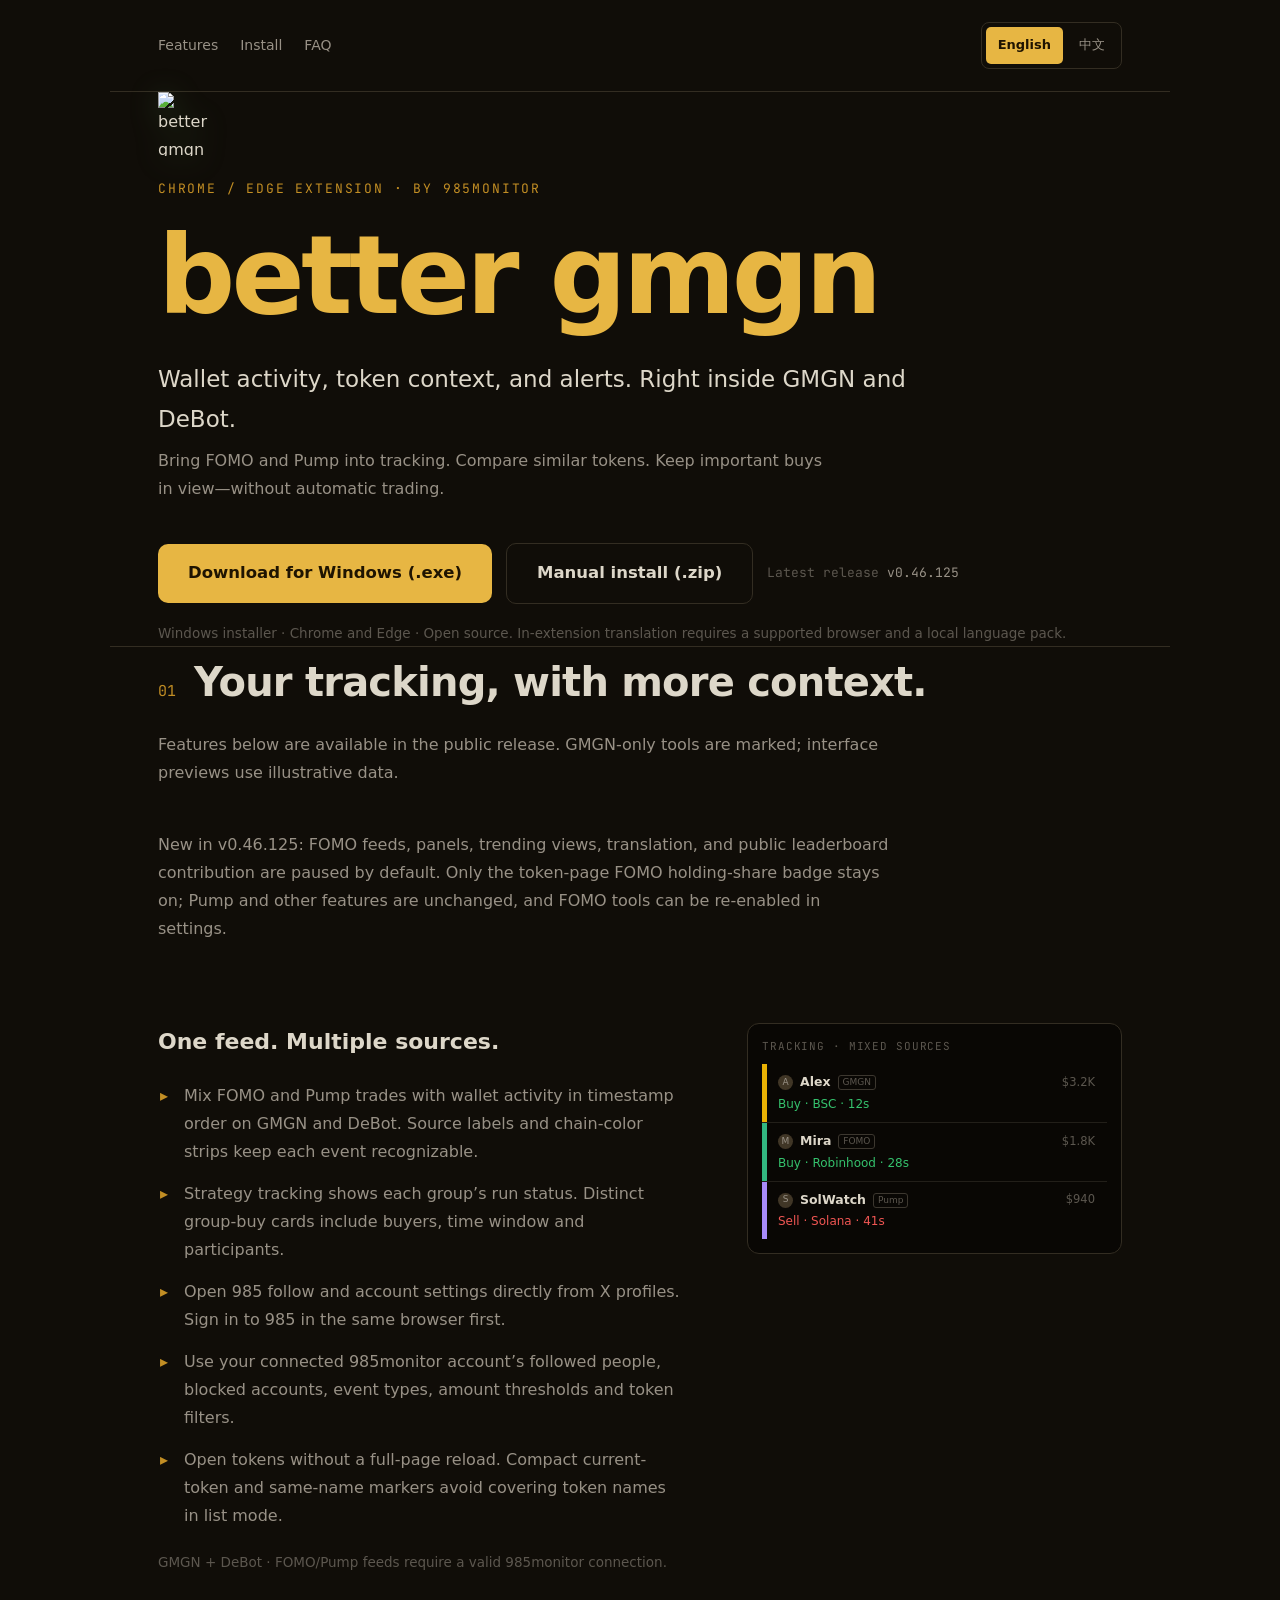
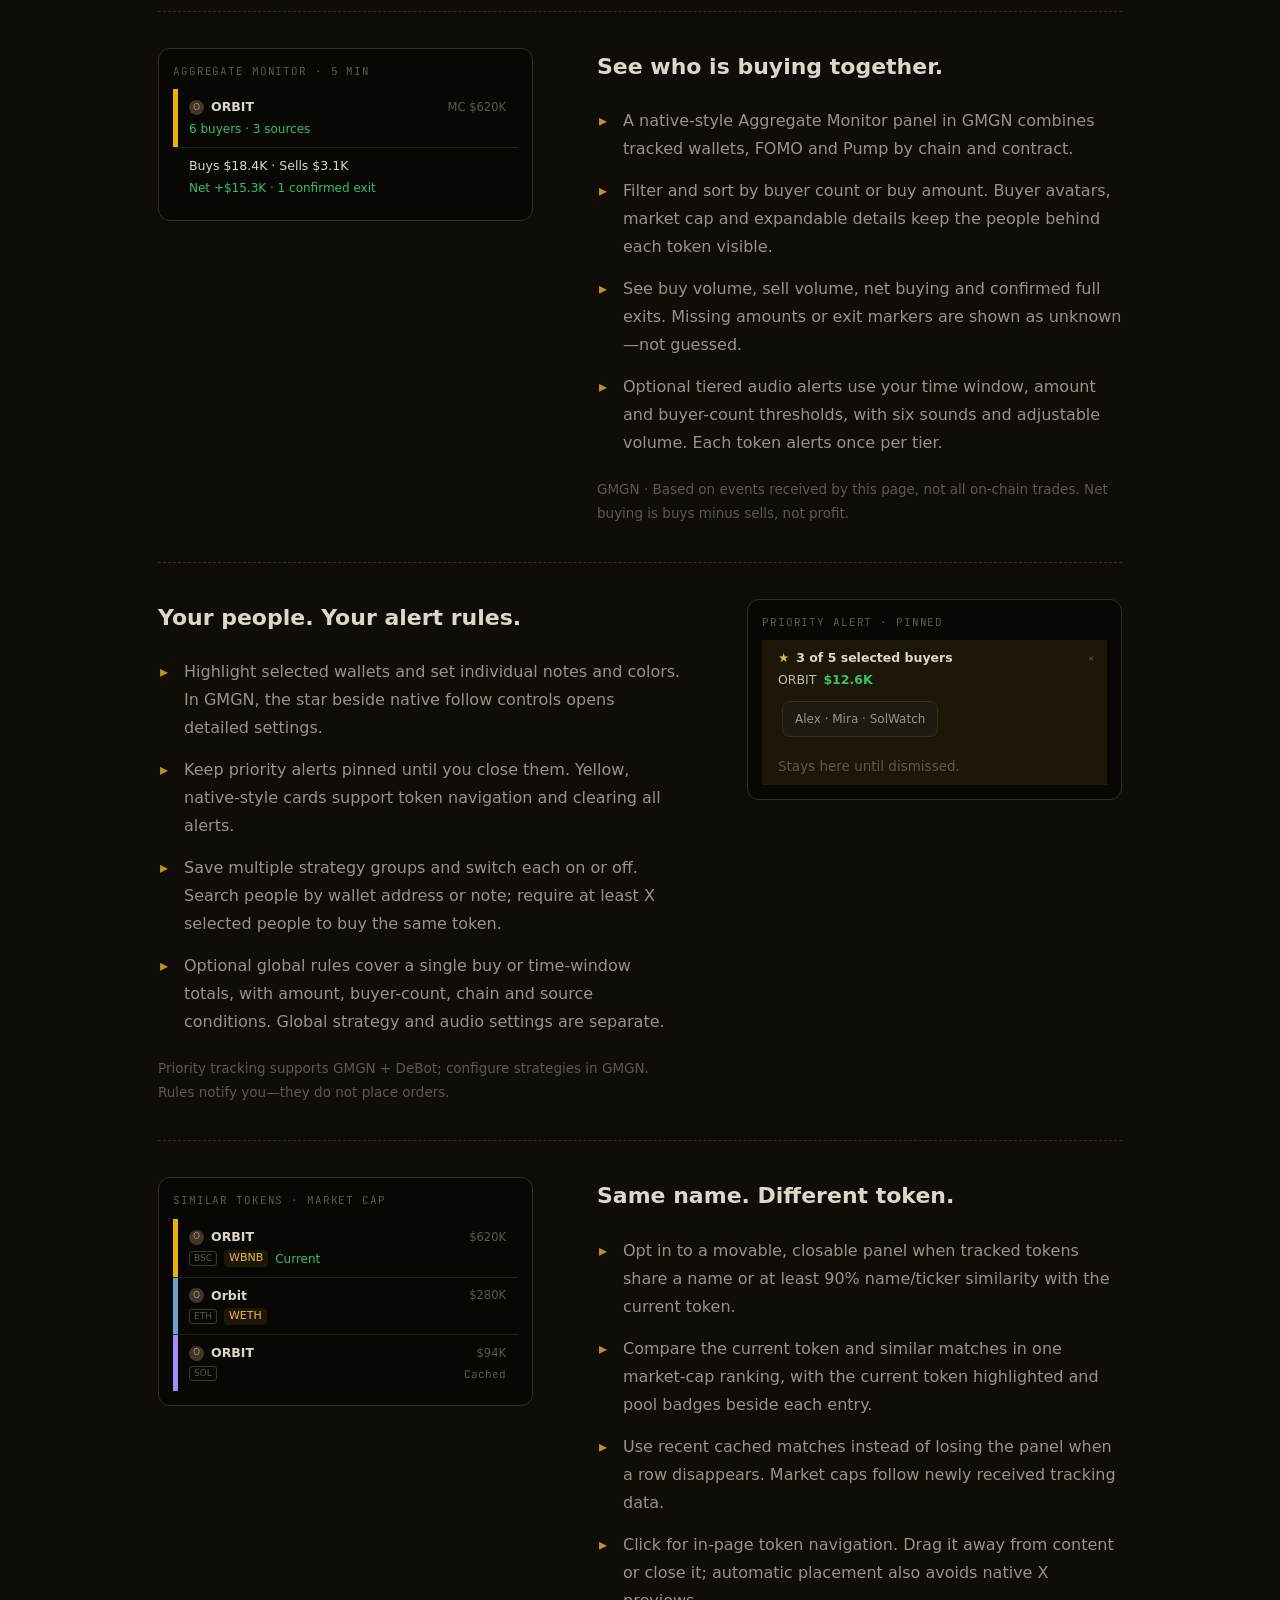
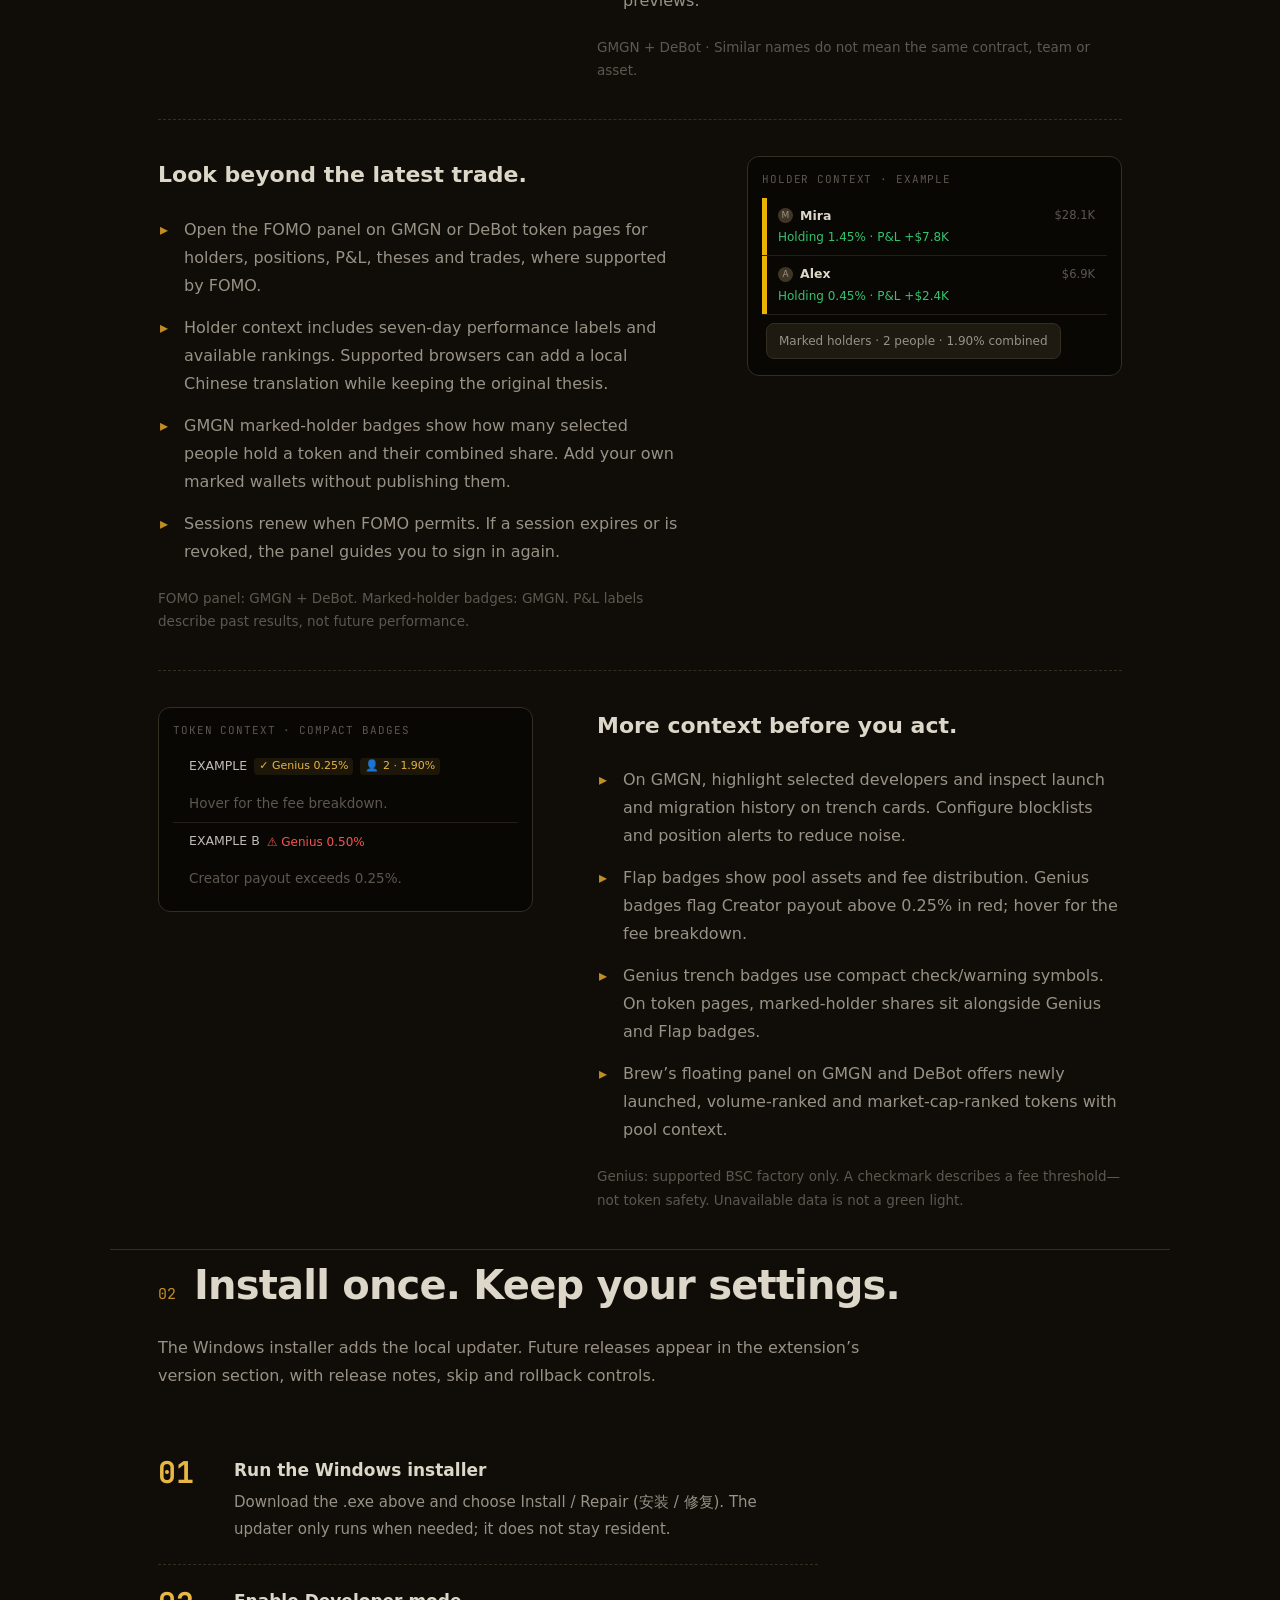
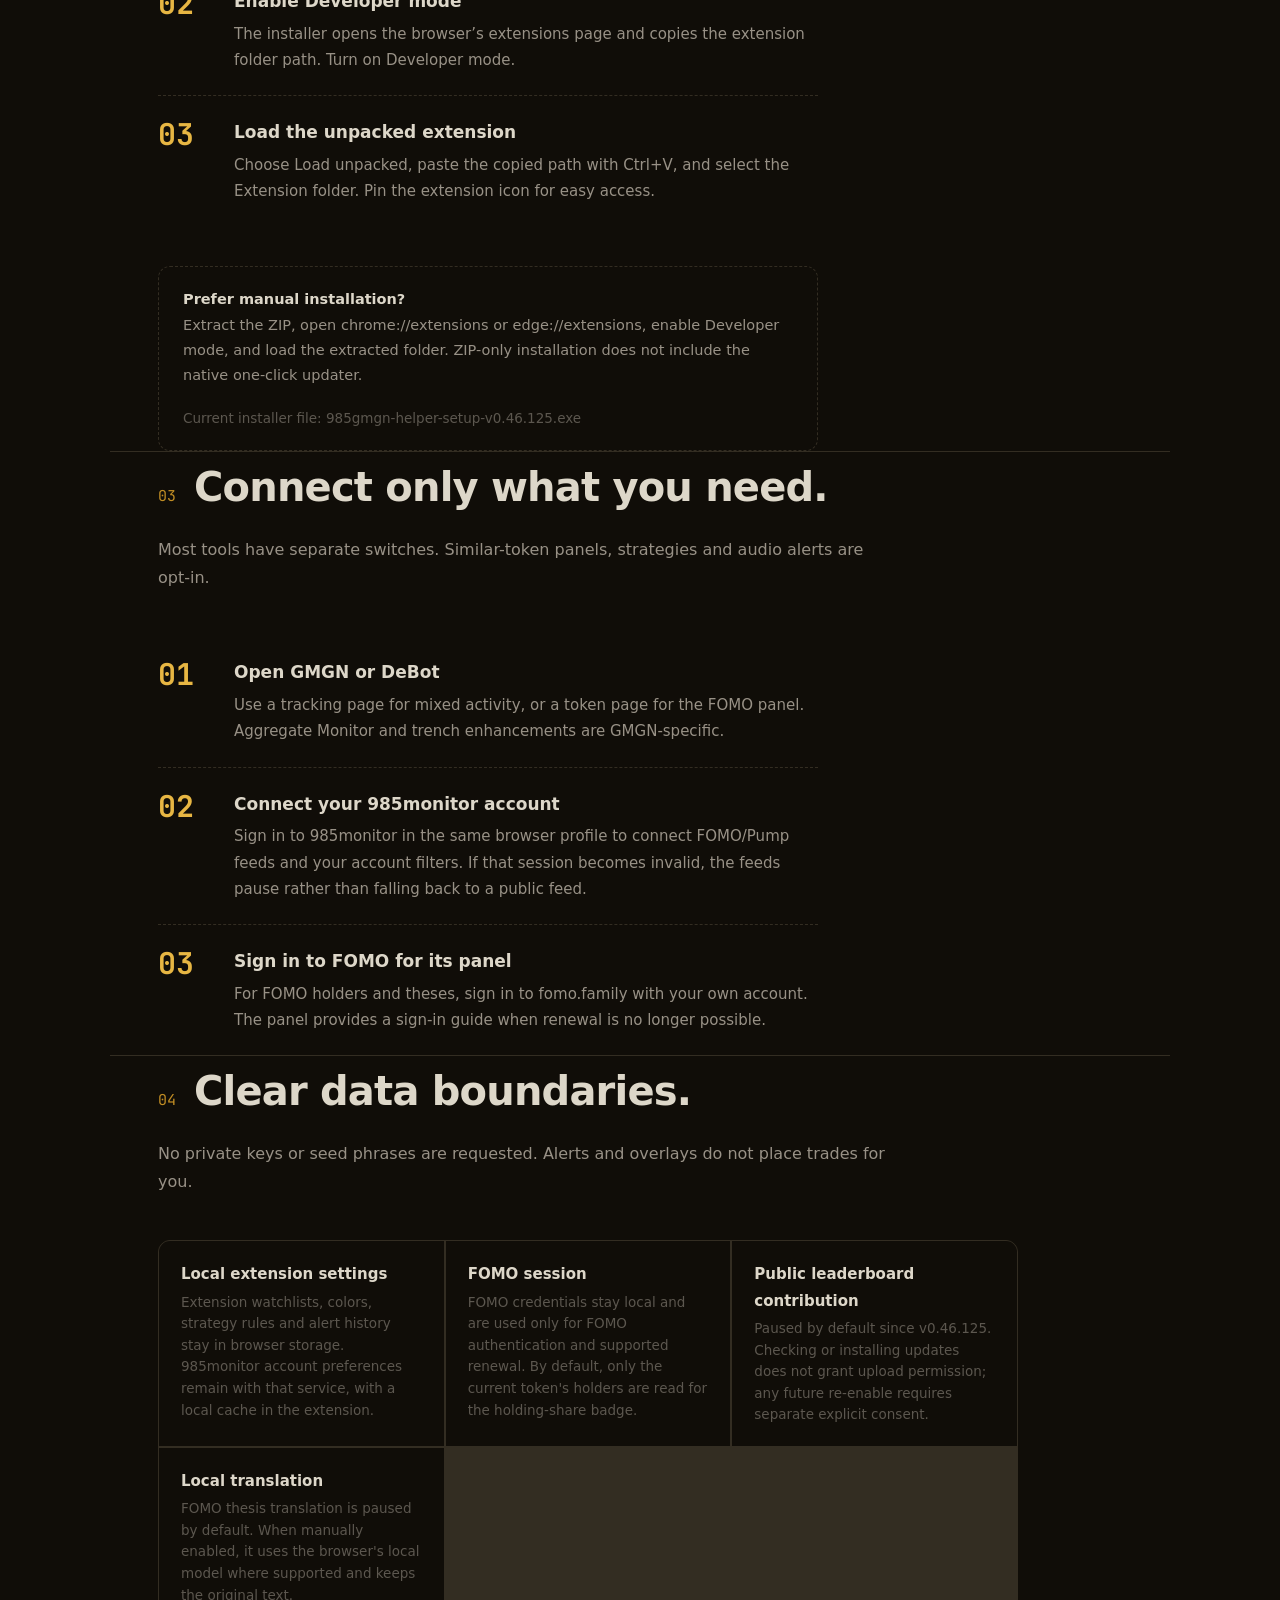
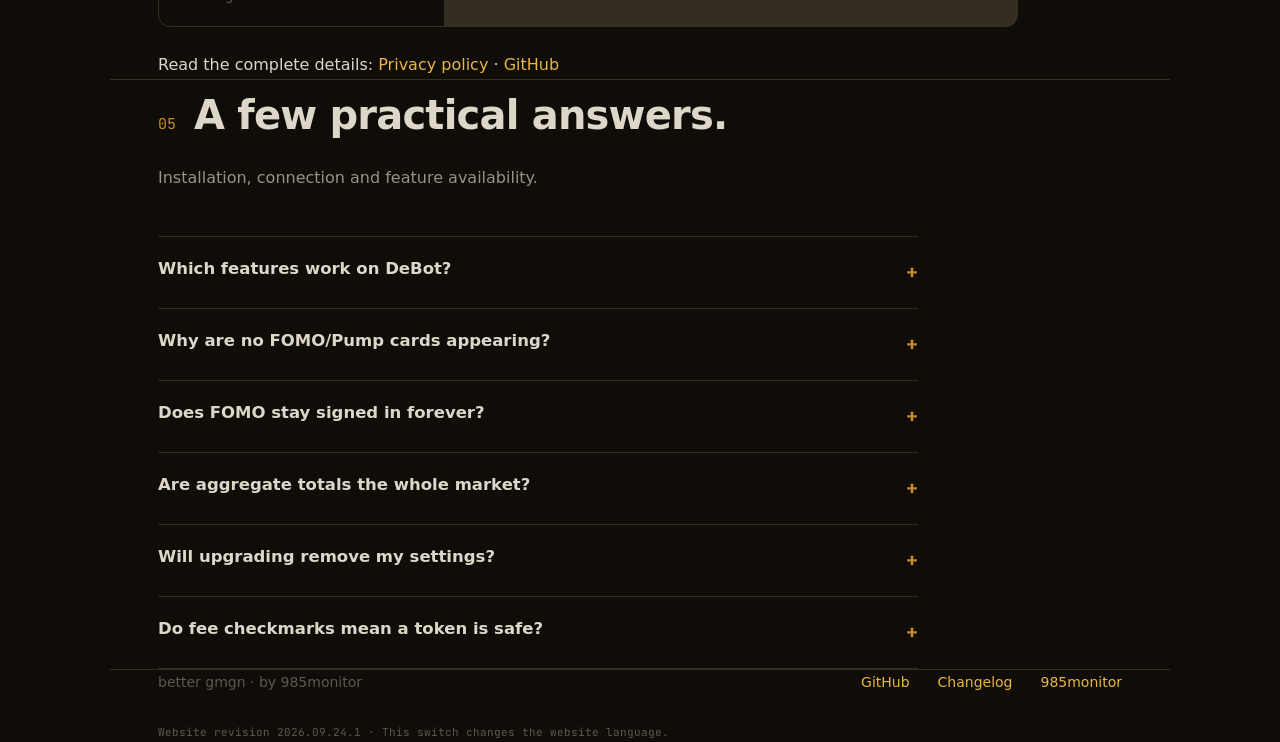
==== commit cb265d4e: "feat: pause FOMO features by default Keep only the FOMO holding-share badge enabled by default, migr" ====
--- a/site/index.html
+++ b/site/index.html
@@ -166,16 +166,16 @@
  <p data-zh="钱包动态、代币信息与重点提醒，直接融入 GMGN 和 DeBot。" class="tagline">Wallet activity, token context, and alerts. Right inside GMGN and DeBot.</p>
  <p data-zh="把 FOMO / Pump 买卖带进追踪流，聚合买入动向、对比相似币，让重要交易持续可见；不自动执行交易。" class="sub">Bring FOMO and Pump into tracking. Compare similar tokens. Keep important buys in view—without automatic trading.</p>
  <div class="dl">
- <a data-zh="下载 Windows 安装器 (.exe)" class="btn btn-gold" id="dl-exe" href="dl/985gmgn-helper-setup-v0.46.124.exe" download>Download for Windows (.exe)</a>
- <a data-zh="手动安装 (.zip)" class="btn btn-ghost" id="dl-zip" href="dl/985gmgn-helper-v0.46.124.zip" download>Manual install (.zip)</a>
- <span class="ver" id="ver"><span data-zh="最新版本">Latest release</span> <b id="release-version">v0.46.124</b></span>
+  <a data-zh="下载 Windows 安装器 (.exe)" class="btn btn-gold" id="dl-exe" href="dl/985gmgn-helper-setup-v0.46.125.exe" download>Download for Windows (.exe)</a>
+  <a data-zh="手动安装 (.zip)" class="btn btn-ghost" id="dl-zip" href="dl/985gmgn-helper-v0.46.125.zip" download>Manual install (.zip)</a>
+  <span class="ver" id="ver"><span data-zh="最新版本">Latest release</span> <b id="release-version">v0.46.125</b></span>
  </div>
  <p data-zh="Windows 安装器 · 支持 Chrome / Edge · 代码开源。插件内观点翻译需浏览器支持并下载本地语言包。" class="env">Windows installer · Chrome and Edge · Open source. In-extension translation requires a supported browser and a local language pack.</p>
 </header>
 <section class="wrap" id="features">
  <div class="sec-head rv"><span class="sec-no">01</span><h2 data-zh="不只看推送，更看懂追踪。">Your tracking, with more context.</h2></div>
  <p data-zh="以下介绍以当前公开版为准，GMGN 专属功能会单独标明；界面示意使用演示数据。" class="sec-lede rv">Features below are available in the public release. GMGN-only tools are marked; interface previews use illustrative data.</p>
- <p class="sec-lede rv" data-zh="v0.46.124：降低 fomo 调用频率——持仓者 7 天盈亏默认关闭（打开后只查前 10 名、缓存 1 小时），浮窗折叠时只拉持仓者，所有 fomo 请求间隔 3 秒加随机抖动并设每小时上限，减少账号被风控的风险。">New in v0.46.124: fewer FOMO API calls. The 7-day PnL tags on holders are off by default (top 10 only, cached for an hour, when turned on), the folded panel only fetches holders, and every FOMO request is spaced 3 seconds apart with jitter under an hourly cap, to lower the risk of your FOMO account being rate-limited.</p>
+  <p class="sec-lede rv" data-zh="v0.46.125：默认暂停 FOMO 推送、浮窗、热门、翻译和公开榜单贡献，只保留代币页 fomo 持仓占比徽章；Pump 与其它功能不变，需要时可在设置中手动重开。">New in v0.46.125: FOMO feeds, panels, trending views, translation, and public leaderboard contribution are paused by default. Only the token-page FOMO holding-share badge stays on; Pump and other features are unchanged, and FOMO tools can be re-enabled in settings.</p>
 
 <div class="feat rv">
   <div><h3 data-zh="FOMO / Pump，融入原生追踪流。">One feed. Multiple sources.</h3><ul><li data-zh="在 GMGN / DeBot 钱包追踪中，按时间混排 FOMO 和 Pump 成交；来源标签与链色细条帮助区分推送。">Mix FOMO and Pump trades with wallet activity in timestamp order on GMGN and DeBot. Source labels and chain-color strips keep each event recognizable.</li>
@@ -223,11 +223,11 @@
 </section>
 <section class="wrap" id="install"><div class="sec-head rv"><span class="sec-no">02</span><h2 data-zh="一次安装，配置持续保留。">Install once. Keep your settings.</h2></div><p data-zh="Windows 安装器同时安装本地更新器。后续版本可在插件版本区查看简短说明、升级、跳过或回退。" class="sec-lede rv">The Windows installer adds the local updater. Future releases appear in the extension’s version section, with release notes, skip and rollback controls.</p>
 <div class="steps rv"><div class="step"><div><h4 data-zh="运行 Windows 安装器">Run the Windows installer</h4><p data-zh="下载上方 .exe，运行后选择「安装 / 修复」。更新器只在需要时运行，不常驻后台。">Download the .exe above and choose Install / Repair (安装 / 修复). The updater only runs when needed; it does not stay resident.</p></div></div><div class="step"><div><h4 data-zh="开启开发者模式">Enable Developer mode</h4><p data-zh="安装器会打开浏览器扩展页，并把扩展目录复制到剪贴板；开启「开发者模式」。">The installer opens the browser’s extensions page and copies the extension folder path. Turn on Developer mode.</p></div></div><div class="step"><div><h4 data-zh="加载已解压的扩展程序">Load the unpacked extension</h4><p data-zh="点击「加载已解压的扩展程序」，用 Ctrl+V 粘贴路径，选择 Extension 文件夹；可把插件图标固定到工具栏。">Choose Load unpacked, paste the copied path with Ctrl+V, and select the Extension folder. Pin the extension icon for easy access.</p></div></div></div>
-<div class="alt rv"><b data-zh="想手动安装？">Prefer manual installation?</b><p data-zh="解压 ZIP，在 chrome://extensions 或 edge://extensions 开启开发者模式，加载解压目录。仅用 ZIP 安装不包含本地一键更新器。">Extract the ZIP, open chrome://extensions or edge://extensions, enable Developer mode, and load the extracted folder. ZIP-only installation does not include the native one-click updater.</p><p class="env"><span data-zh="当前安装器文件：">Current installer file:</span> <span class="path" id="exe-name">985gmgn-helper-setup-v0.46.124.exe</span></p></div></section>
+ <div class="alt rv"><b data-zh="想手动安装？">Prefer manual installation?</b><p data-zh="解压 ZIP，在 chrome://extensions 或 edge://extensions 开启开发者模式，加载解压目录。仅用 ZIP 安装不包含本地一键更新器。">Extract the ZIP, open chrome://extensions or edge://extensions, enable Developer mode, and load the extracted folder. ZIP-only installation does not include the native one-click updater.</p><p class="env"><span data-zh="当前安装器文件：">Current installer file:</span> <span class="path" id="exe-name">985gmgn-helper-setup-v0.46.125.exe</span></p></div></section>
 <section class="wrap" id="setup"><div class="sec-head rv"><span class="sec-no">03</span><h2 data-zh="按需连接，按需开启。">Connect only what you need.</h2></div><p data-zh="各项功能独立开关；相似币浮窗、策略与声音提醒需要按需开启。" class="sec-lede rv">Most tools have separate switches. Similar-token panels, strategies and audio alerts are opt-in.</p>
 <div class="steps rv"><div class="step"><div><h4 data-zh="打开 GMGN 或 DeBot">Open GMGN or DeBot</h4><p data-zh="追踪页查看混排动态，代币页使用 FOMO 小窗；聚合监控与战壕增强为 GMGN 专属。">Use a tracking page for mixed activity, or a token page for the FOMO panel. Aggregate Monitor and trench enhancements are GMGN-specific.</p></div></div><div class="step"><div><h4 data-zh="连接 985monitor 账号">Connect your 985monitor account</h4><p data-zh="在同一浏览器配置文件中登录 985monitor，连接 FOMO/Pump 推送和账号过滤规则。账号会话失效时停止推送，不回退到公共全量源。">Sign in to 985monitor in the same browser profile to connect FOMO/Pump feeds and your account filters. If that session becomes invalid, the feeds pause rather than falling back to a public feed.</p></div></div><div class="step"><div><h4 data-zh="登录 FOMO 以使用小窗">Sign in to FOMO for its panel</h4><p data-zh="查看 FOMO 持有人和观点需登录自己的 fomo.family 账号；无法续期时，小窗会提供重新登录指引。">For FOMO holders and theses, sign in to fomo.family with your own account. The panel provides a sign-in guide when renewal is no longer possible.</p></div></div></div></section>
 <section class="wrap" id="privacy"><div class="sec-head rv"><span class="sec-no">04</span><h2 data-zh="数据边界，清楚可查。">Clear data boundaries.</h2></div><p data-zh="不索取私钥或助记词；提醒和浮窗不代用户执行交易。" class="sec-lede rv">No private keys or seed phrases are requested. Alerts and overlays do not place trades for you.</p>
-<div class="priv rv"><div><b data-zh="插件本地设置">Local extension settings</b><span data-zh="插件名单、颜色、策略和提醒历史保存在浏览器。985monitor 账号偏好仍属于该服务，插件保存本地缓存。">Extension watchlists, colors, strategy rules and alert history stay in browser storage. 985monitor account preferences remain with that service, with a local cache in the extension.</span></div><div><b data-zh="FOMO 会话">FOMO session</b><span data-zh="FOMO 凭据仅用于 FOMO 身份验证和受支持的续期，不上传至 985monitor。过滤后的推送使用独立的 985monitor 只读会话。">FOMO credentials are used for FOMO authentication and supported renewal. They are not uploaded to 985monitor. A separate read-only 985monitor session supplies filtered feeds.</span></div><div><b data-zh="公开榜单更新">Public leaderboard contribution</b><span data-zh="同意更新说明后，符合条件的在线用户可能被选中，将 FOMO 公开榜单上传至 985monitor；不含令牌、Cookie、私人交易或个人关注名单。">After accepting the update notice, eligible online users may be selected to submit public FOMO leaderboard data to 985monitor. Tokens, cookies, private trades and personal follow lists are excluded.</span></div><div><b data-zh="本地翻译">Local translation</b><span data-zh="观点翻译在受支持浏览器的本地模型中完成，保留原文；与本网站的语言切换独立。">Thesis translation uses the browser’s built-in model where supported. Original text remains visible; the website language switch is independent.</span></div></div>
+ <div class="priv rv"><div><b data-zh="插件本地设置">Local extension settings</b><span data-zh="插件名单、颜色、策略和提醒历史保存在浏览器。985monitor 账号偏好仍属于该服务，插件保存本地缓存。">Extension watchlists, colors, strategy rules and alert history stay in browser storage. 985monitor account preferences remain with that service, with a local cache in the extension.</span></div><div><b data-zh="FOMO 会话">FOMO session</b><span data-zh="FOMO 凭据仅用于 FOMO 身份验证和受支持的续期，不上传至 985monitor。默认只为持仓占比徽章读取当前代币持仓。">FOMO credentials stay local and are used only for FOMO authentication and supported renewal. By default, only the current token's holders are read for the holding-share badge.</span></div><div><b data-zh="公开榜单更新">Public leaderboard contribution</b><span data-zh="v0.46.125 起默认暂停，检查或安装更新不会授予上传权限；以后恢复必须单独明确同意。">Paused by default since v0.46.125. Checking or installing updates does not grant upload permission; any future re-enable requires separate explicit consent.</span></div><div><b data-zh="本地翻译">Local translation</b><span data-zh="FOMO 观点翻译默认暂停；手动开启后在受支持浏览器的本地模型中完成并保留原文。">FOMO thesis translation is paused by default. When manually enabled, it uses the browser's local model where supported and keeps the original text.</span></div></div>
 <p class="how" style="margin-top:24px"><span data-zh="查看完整说明：">Read the complete details:</span> <a href="https://github.com/0xuezhang985/985gmgn-helper/blob/main/PRIVACY.md" target="_blank" rel="noopener"><span data-zh="隐私说明">Privacy policy</span></a> · <a href="https://github.com/0xuezhang985/985gmgn-helper" target="_blank" rel="noopener">GitHub</a></p></section>
 <section class="wrap" id="faq"><div class="sec-head rv"><span class="sec-no">05</span><h2 data-zh="常见问题。">A few practical answers.</h2></div><p data-zh="安装、连接与功能范围。" class="sec-lede rv">Installation, connection and feature availability.</p>
 <div class="rv"><details><summary data-zh="DeBot 支持哪些功能？">Which features work on DeBot?</summary><div data-zh="DeBot 支持 FOMO/Pump 追踪插卡、FOMO 小窗、相似币浮窗、重点人物提醒和 Brew。聚合监控、原生追踪心形快捷设置及战壕费率徽章为 GMGN 专属。" class="a">DeBot supports FOMO/Pump tracking cards, the FOMO panel, similar-token panels, priority-person alerts and Brew. Aggregate Monitor, GMGN follow-control shortcuts and trench fee badges are GMGN-specific.</div></details><details><summary data-zh="为什么没有 FOMO/Pump 插卡？">Why are no FOMO/Pump cards appearing?</summary><div data-zh="打开 GMGN 追踪或 DeBot 追踪记录页，并开启对应混排开关；检查 985monitor 连接和账号过滤，会话缺失或过期会停止推送。" class="a">Open GMGN tracking or DeBot tracking records and enable the relevant feed in the extension. Check your 985monitor connection and account filters; a missing or expired session stops the feed.</div></details><details><summary data-zh="FOMO 会一直保持登录吗？">Does FOMO stay signed in forever?</summary><div data-zh="不会保证永不过期。插件会尝试受支持的续期，但 FOMO 可以撤销或终止会话；出现提示时按小窗指引登录，反复重试不能绕过限流。" class="a">No. The extension attempts supported renewal, but FOMO can expire or revoke a session. Follow the panel’s login guide when asked; repeatedly retrying will not bypass rate limits.</div></details><details><summary data-zh="聚合统计是全市场数据吗？">Are aggregate totals the whole market?</summary><div data-zh="不是。聚合统计只汇总当前页面在所选窗口内收到的动态，在可核验范围内去重买家；未知美元金额和清仓状态不会凭空补齐。" class="a">No. They summarize activity received by the current page within your selected window. Buyer identities are deduplicated where verifiable. Unknown USD amounts or full-exit status are not invented.</div></details><details><summary data-zh="升级会删除我的设置吗？">Will upgrading remove my settings?</summary><div data-zh="官方扩展 ID 保持固定，浏览器内配置原地保留；安装器升级前备份运行文件，并支持回退至符合条件的官方版本。" class="a">The official extension keeps a fixed ID so browser settings remain in place. The installer backs up runtime files before an update, and offers rollback for supported official versions.</div></details><details><summary data-zh="费率徽章打勾就代表安全吗？">Do fee checkmarks mean a token is safe?</summary><div data-zh="不代表。Genius 勾选仅说明受支持数据中的 Creator payout 不超过 0.25%，不是合约审计、项目背书或收益预测。" class="a">No. A Genius checkmark only indicates that the supported fee data is at or below the 0.25% Creator payout threshold. It is not a contract audit, endorsement or prediction of returns.</div></details></div></section>
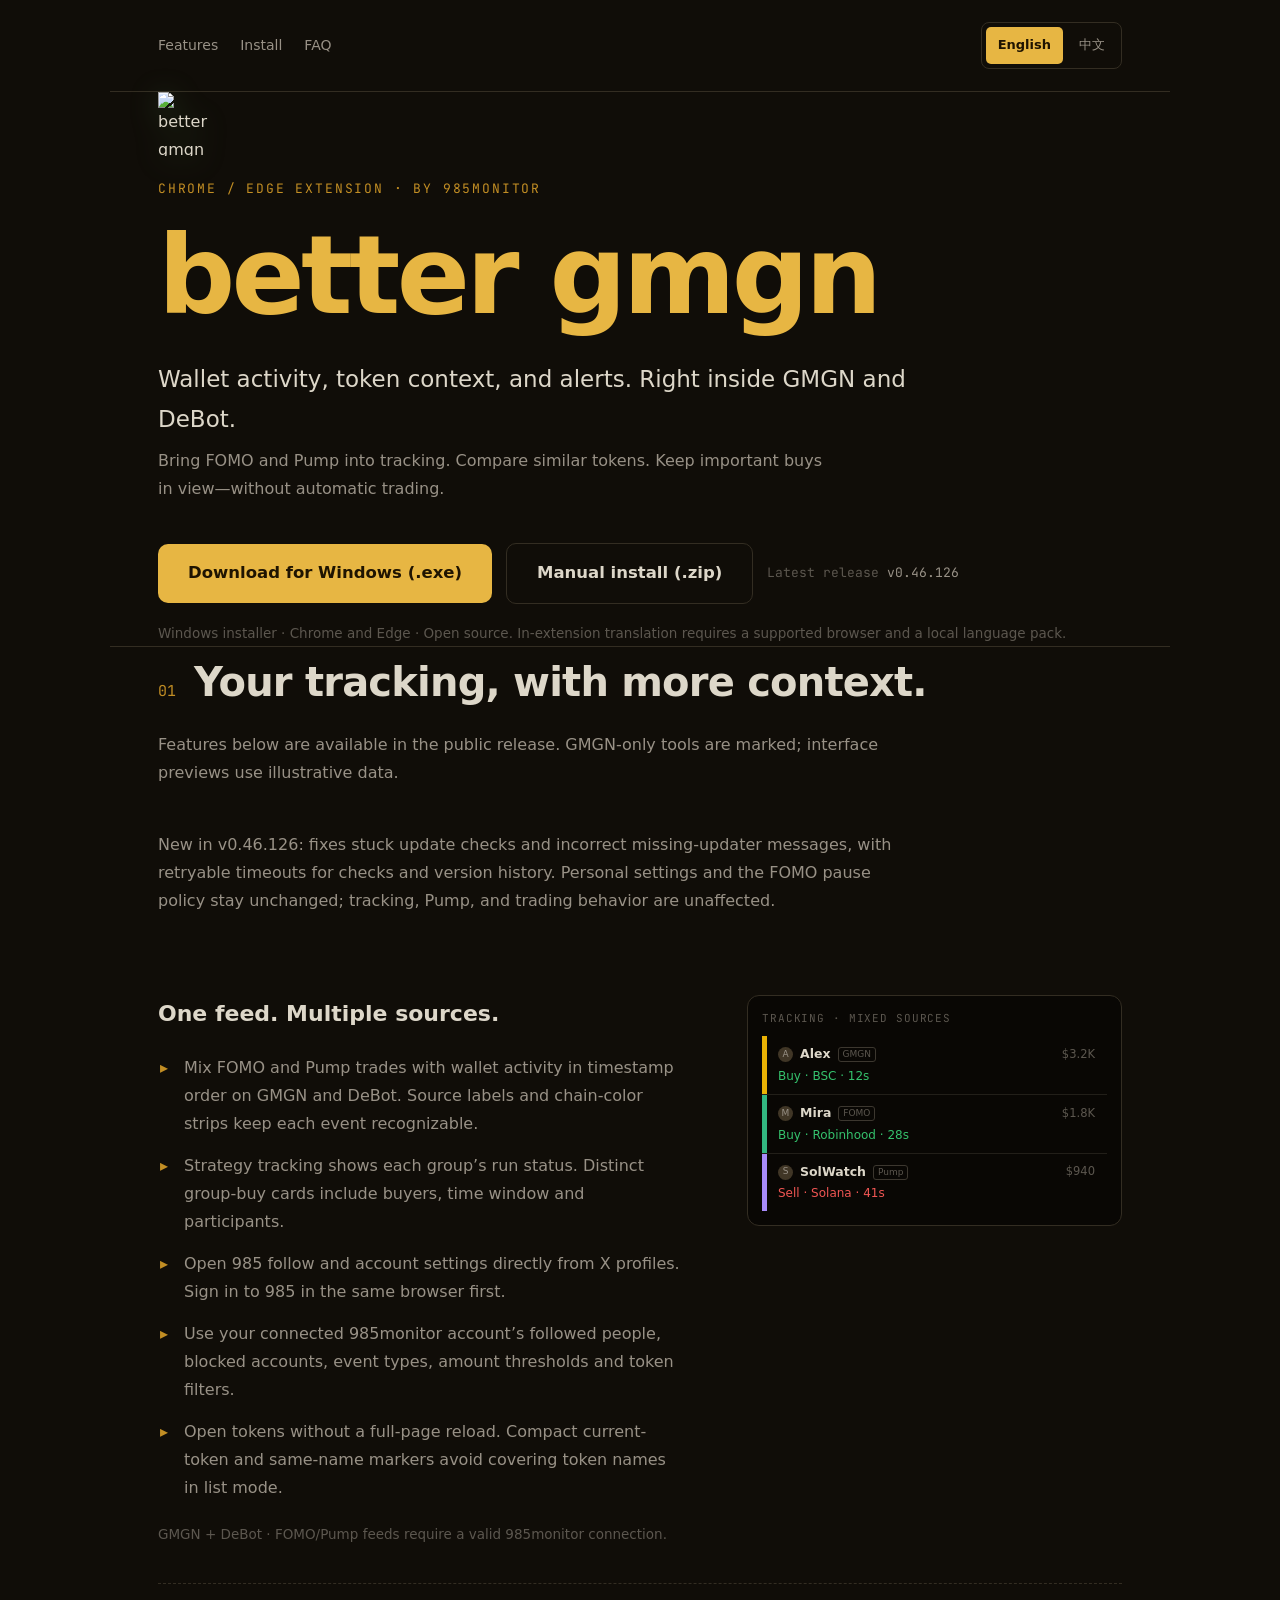
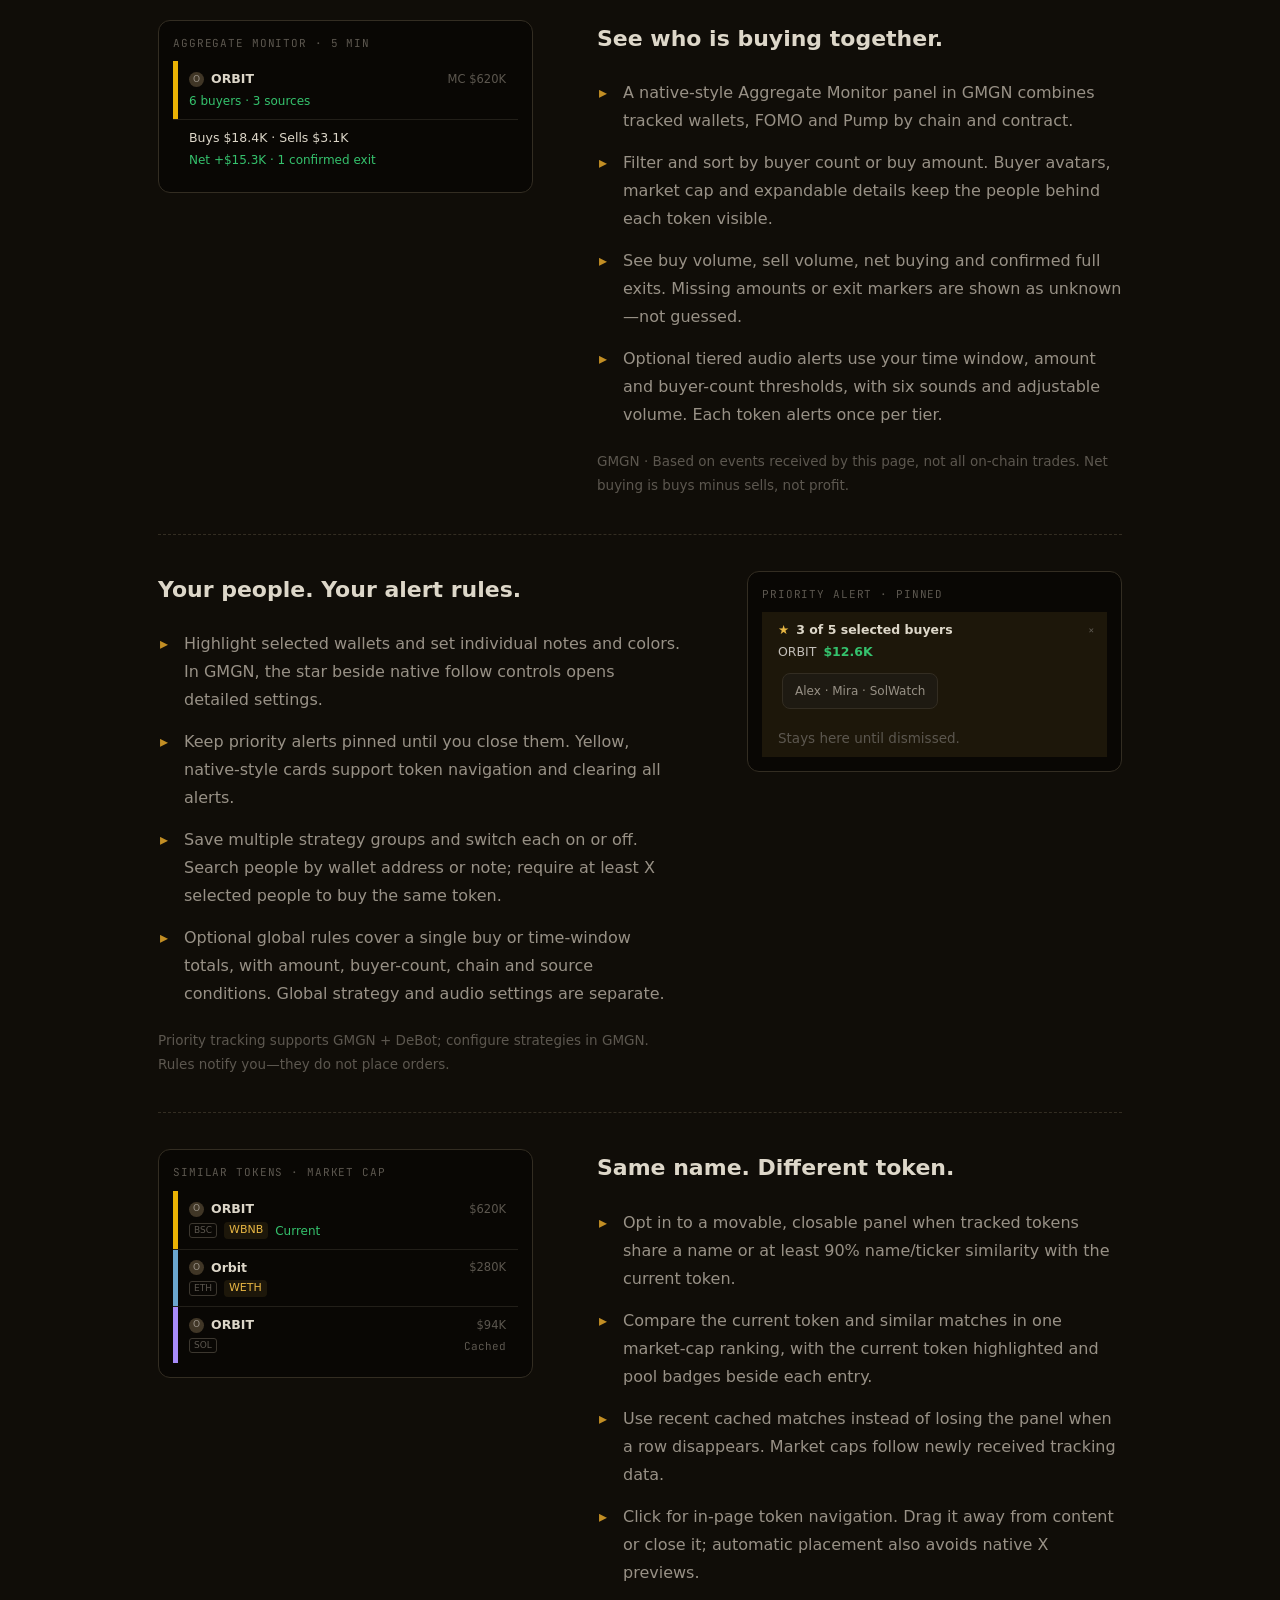
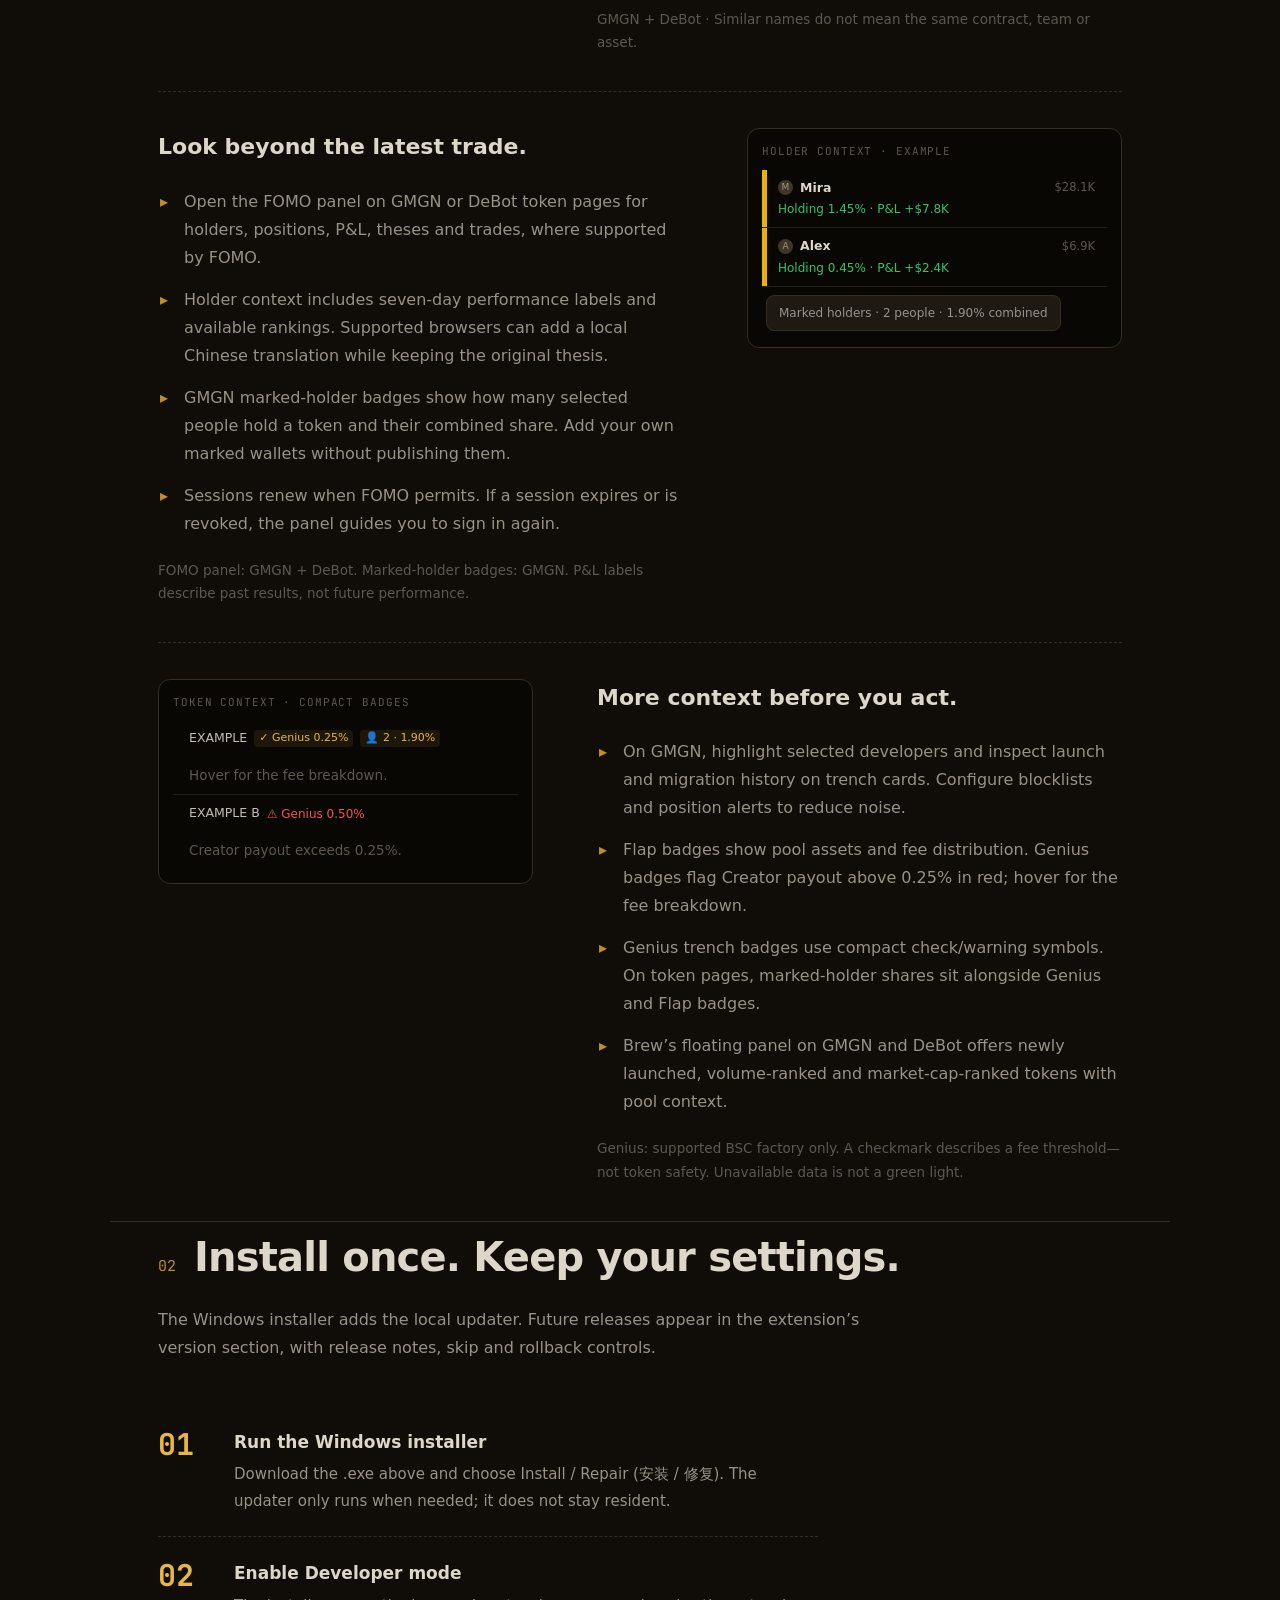
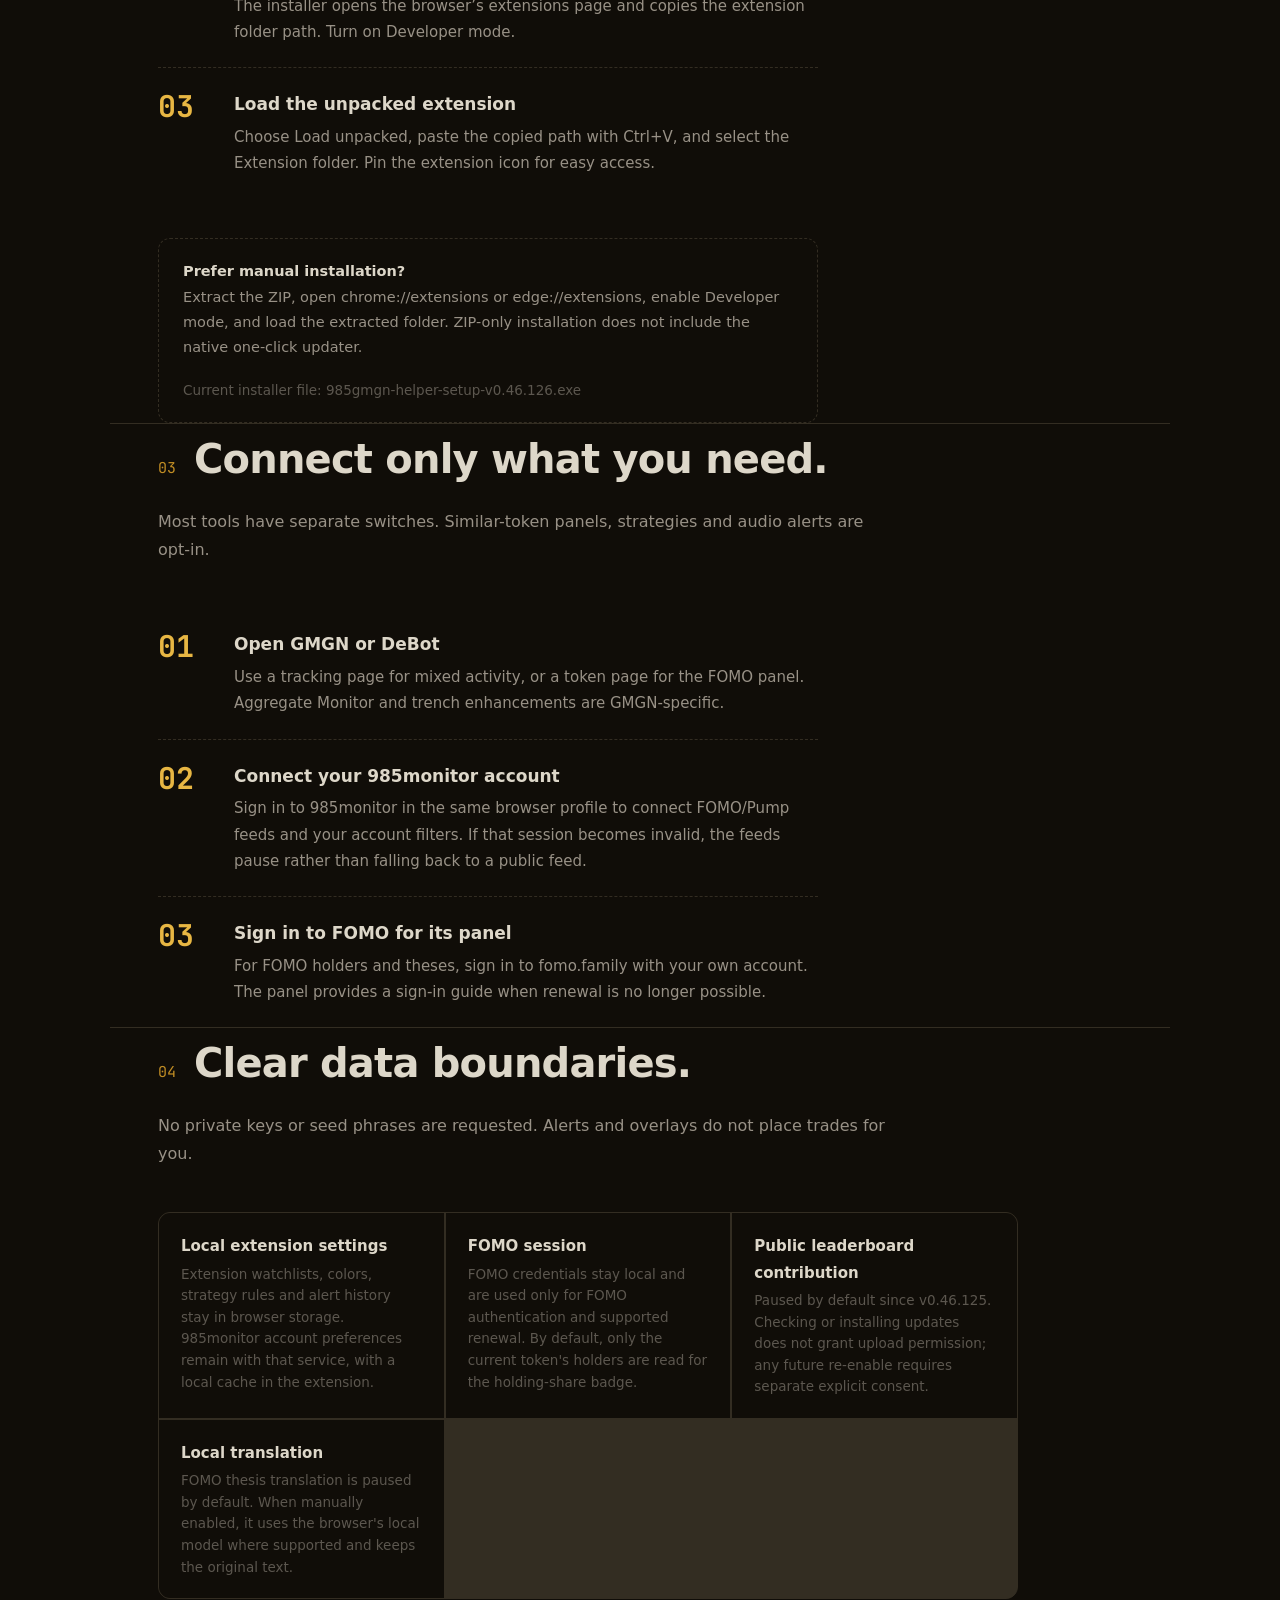
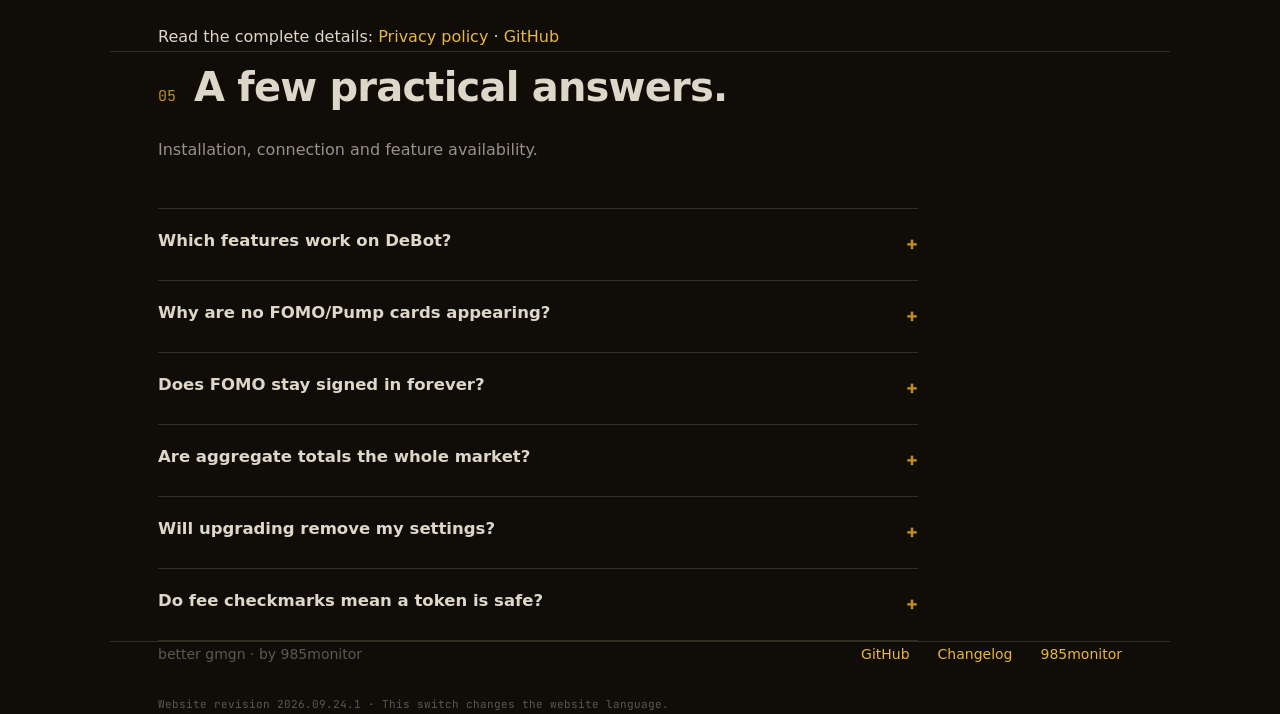
==== commit 63b76008: "fix: bound update checks and recover from lost responses" ====
--- a/site/index.html
+++ b/site/index.html
@@ -166,16 +166,16 @@
  <p data-zh="钱包动态、代币信息与重点提醒，直接融入 GMGN 和 DeBot。" class="tagline">Wallet activity, token context, and alerts. Right inside GMGN and DeBot.</p>
  <p data-zh="把 FOMO / Pump 买卖带进追踪流，聚合买入动向、对比相似币，让重要交易持续可见；不自动执行交易。" class="sub">Bring FOMO and Pump into tracking. Compare similar tokens. Keep important buys in view—without automatic trading.</p>
  <div class="dl">
-  <a data-zh="下载 Windows 安装器 (.exe)" class="btn btn-gold" id="dl-exe" href="dl/985gmgn-helper-setup-v0.46.125.exe" download>Download for Windows (.exe)</a>
-  <a data-zh="手动安装 (.zip)" class="btn btn-ghost" id="dl-zip" href="dl/985gmgn-helper-v0.46.125.zip" download>Manual install (.zip)</a>
-  <span class="ver" id="ver"><span data-zh="最新版本">Latest release</span> <b id="release-version">v0.46.125</b></span>
+  <a data-zh="下载 Windows 安装器 (.exe)" class="btn btn-gold" id="dl-exe" href="dl/985gmgn-helper-setup-v0.46.126.exe" download>Download for Windows (.exe)</a>
+  <a data-zh="手动安装 (.zip)" class="btn btn-ghost" id="dl-zip" href="dl/985gmgn-helper-v0.46.126.zip" download>Manual install (.zip)</a>
+  <span class="ver" id="ver"><span data-zh="最新版本">Latest release</span> <b id="release-version">v0.46.126</b></span>
  </div>
  <p data-zh="Windows 安装器 · 支持 Chrome / Edge · 代码开源。插件内观点翻译需浏览器支持并下载本地语言包。" class="env">Windows installer · Chrome and Edge · Open source. In-extension translation requires a supported browser and a local language pack.</p>
 </header>
 <section class="wrap" id="features">
  <div class="sec-head rv"><span class="sec-no">01</span><h2 data-zh="不只看推送，更看懂追踪。">Your tracking, with more context.</h2></div>
  <p data-zh="以下介绍以当前公开版为准，GMGN 专属功能会单独标明；界面示意使用演示数据。" class="sec-lede rv">Features below are available in the public release. GMGN-only tools are marked; interface previews use illustrative data.</p>
-  <p class="sec-lede rv" data-zh="v0.46.125：默认暂停 FOMO 推送、浮窗、热门、翻译和公开榜单贡献，只保留代币页 fomo 持仓占比徽章；Pump 与其它功能不变，需要时可在设置中手动重开。">New in v0.46.125: FOMO feeds, panels, trending views, translation, and public leaderboard contribution are paused by default. Only the token-page FOMO holding-share badge stays on; Pump and other features are unchanged, and FOMO tools can be re-enabled in settings.</p>
+  <p class="sec-lede rv" data-zh="v0.46.126：修复更新检查卡住和误报更新器未安装，超时后可重新检查，历史版本列表也可重试。保留个人配置和 FOMO 暂停策略，不改变追踪、Pump 或交易行为。">New in v0.46.126: fixes stuck update checks and incorrect missing-updater messages, with retryable timeouts for checks and version history. Personal settings and the FOMO pause policy stay unchanged; tracking, Pump, and trading behavior are unaffected.</p>
 
 <div class="feat rv">
   <div><h3 data-zh="FOMO / Pump，融入原生追踪流。">One feed. Multiple sources.</h3><ul><li data-zh="在 GMGN / DeBot 钱包追踪中，按时间混排 FOMO 和 Pump 成交；来源标签与链色细条帮助区分推送。">Mix FOMO and Pump trades with wallet activity in timestamp order on GMGN and DeBot. Source labels and chain-color strips keep each event recognizable.</li>
@@ -223,7 +223,7 @@
 </section>
 <section class="wrap" id="install"><div class="sec-head rv"><span class="sec-no">02</span><h2 data-zh="一次安装，配置持续保留。">Install once. Keep your settings.</h2></div><p data-zh="Windows 安装器同时安装本地更新器。后续版本可在插件版本区查看简短说明、升级、跳过或回退。" class="sec-lede rv">The Windows installer adds the local updater. Future releases appear in the extension’s version section, with release notes, skip and rollback controls.</p>
 <div class="steps rv"><div class="step"><div><h4 data-zh="运行 Windows 安装器">Run the Windows installer</h4><p data-zh="下载上方 .exe，运行后选择「安装 / 修复」。更新器只在需要时运行，不常驻后台。">Download the .exe above and choose Install / Repair (安装 / 修复). The updater only runs when needed; it does not stay resident.</p></div></div><div class="step"><div><h4 data-zh="开启开发者模式">Enable Developer mode</h4><p data-zh="安装器会打开浏览器扩展页，并把扩展目录复制到剪贴板；开启「开发者模式」。">The installer opens the browser’s extensions page and copies the extension folder path. Turn on Developer mode.</p></div></div><div class="step"><div><h4 data-zh="加载已解压的扩展程序">Load the unpacked extension</h4><p data-zh="点击「加载已解压的扩展程序」，用 Ctrl+V 粘贴路径，选择 Extension 文件夹；可把插件图标固定到工具栏。">Choose Load unpacked, paste the copied path with Ctrl+V, and select the Extension folder. Pin the extension icon for easy access.</p></div></div></div>
- <div class="alt rv"><b data-zh="想手动安装？">Prefer manual installation?</b><p data-zh="解压 ZIP，在 chrome://extensions 或 edge://extensions 开启开发者模式，加载解压目录。仅用 ZIP 安装不包含本地一键更新器。">Extract the ZIP, open chrome://extensions or edge://extensions, enable Developer mode, and load the extracted folder. ZIP-only installation does not include the native one-click updater.</p><p class="env"><span data-zh="当前安装器文件：">Current installer file:</span> <span class="path" id="exe-name">985gmgn-helper-setup-v0.46.125.exe</span></p></div></section>
+ <div class="alt rv"><b data-zh="想手动安装？">Prefer manual installation?</b><p data-zh="解压 ZIP，在 chrome://extensions 或 edge://extensions 开启开发者模式，加载解压目录。仅用 ZIP 安装不包含本地一键更新器。">Extract the ZIP, open chrome://extensions or edge://extensions, enable Developer mode, and load the extracted folder. ZIP-only installation does not include the native one-click updater.</p><p class="env"><span data-zh="当前安装器文件：">Current installer file:</span> <span class="path" id="exe-name">985gmgn-helper-setup-v0.46.126.exe</span></p></div></section>
 <section class="wrap" id="setup"><div class="sec-head rv"><span class="sec-no">03</span><h2 data-zh="按需连接，按需开启。">Connect only what you need.</h2></div><p data-zh="各项功能独立开关；相似币浮窗、策略与声音提醒需要按需开启。" class="sec-lede rv">Most tools have separate switches. Similar-token panels, strategies and audio alerts are opt-in.</p>
 <div class="steps rv"><div class="step"><div><h4 data-zh="打开 GMGN 或 DeBot">Open GMGN or DeBot</h4><p data-zh="追踪页查看混排动态，代币页使用 FOMO 小窗；聚合监控与战壕增强为 GMGN 专属。">Use a tracking page for mixed activity, or a token page for the FOMO panel. Aggregate Monitor and trench enhancements are GMGN-specific.</p></div></div><div class="step"><div><h4 data-zh="连接 985monitor 账号">Connect your 985monitor account</h4><p data-zh="在同一浏览器配置文件中登录 985monitor，连接 FOMO/Pump 推送和账号过滤规则。账号会话失效时停止推送，不回退到公共全量源。">Sign in to 985monitor in the same browser profile to connect FOMO/Pump feeds and your account filters. If that session becomes invalid, the feeds pause rather than falling back to a public feed.</p></div></div><div class="step"><div><h4 data-zh="登录 FOMO 以使用小窗">Sign in to FOMO for its panel</h4><p data-zh="查看 FOMO 持有人和观点需登录自己的 fomo.family 账号；无法续期时，小窗会提供重新登录指引。">For FOMO holders and theses, sign in to fomo.family with your own account. The panel provides a sign-in guide when renewal is no longer possible.</p></div></div></div></section>
 <section class="wrap" id="privacy"><div class="sec-head rv"><span class="sec-no">04</span><h2 data-zh="数据边界，清楚可查。">Clear data boundaries.</h2></div><p data-zh="不索取私钥或助记词；提醒和浮窗不代用户执行交易。" class="sec-lede rv">No private keys or seed phrases are requested. Alerts and overlays do not place trades for you.</p>
